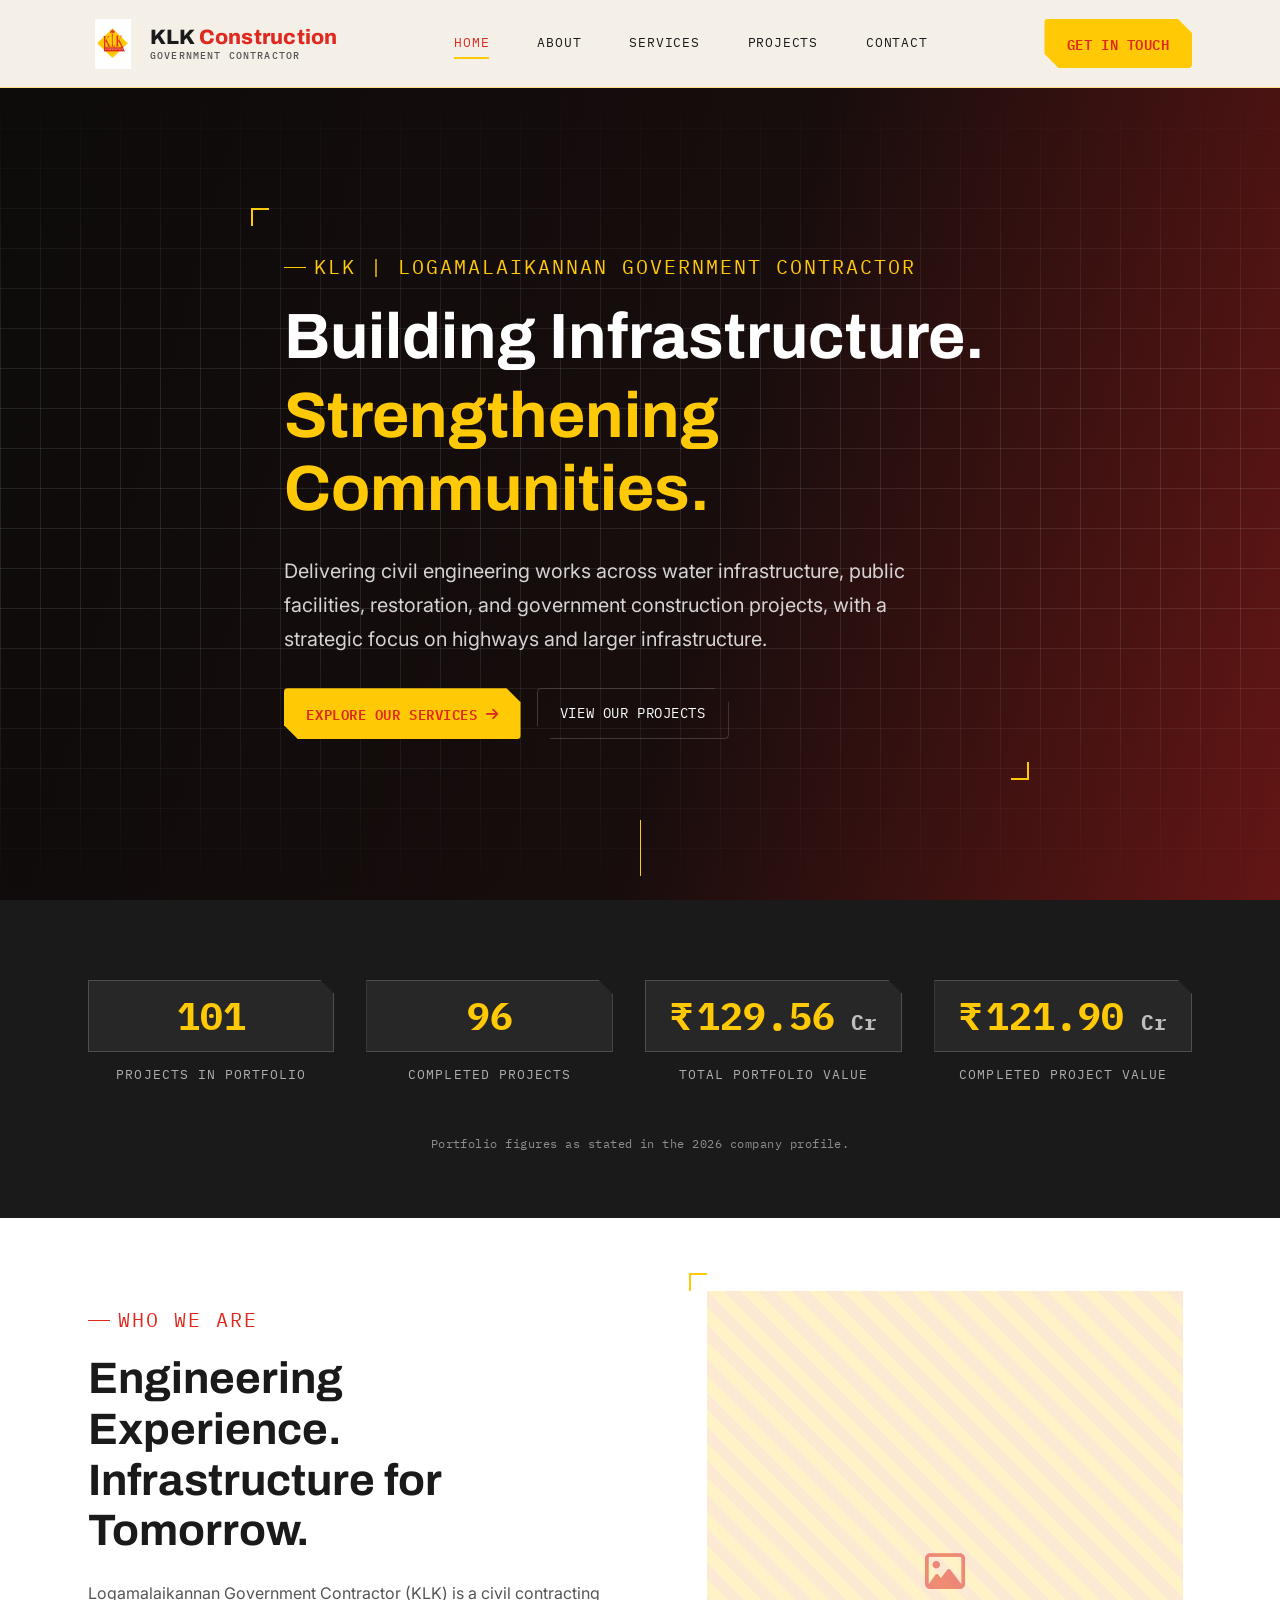
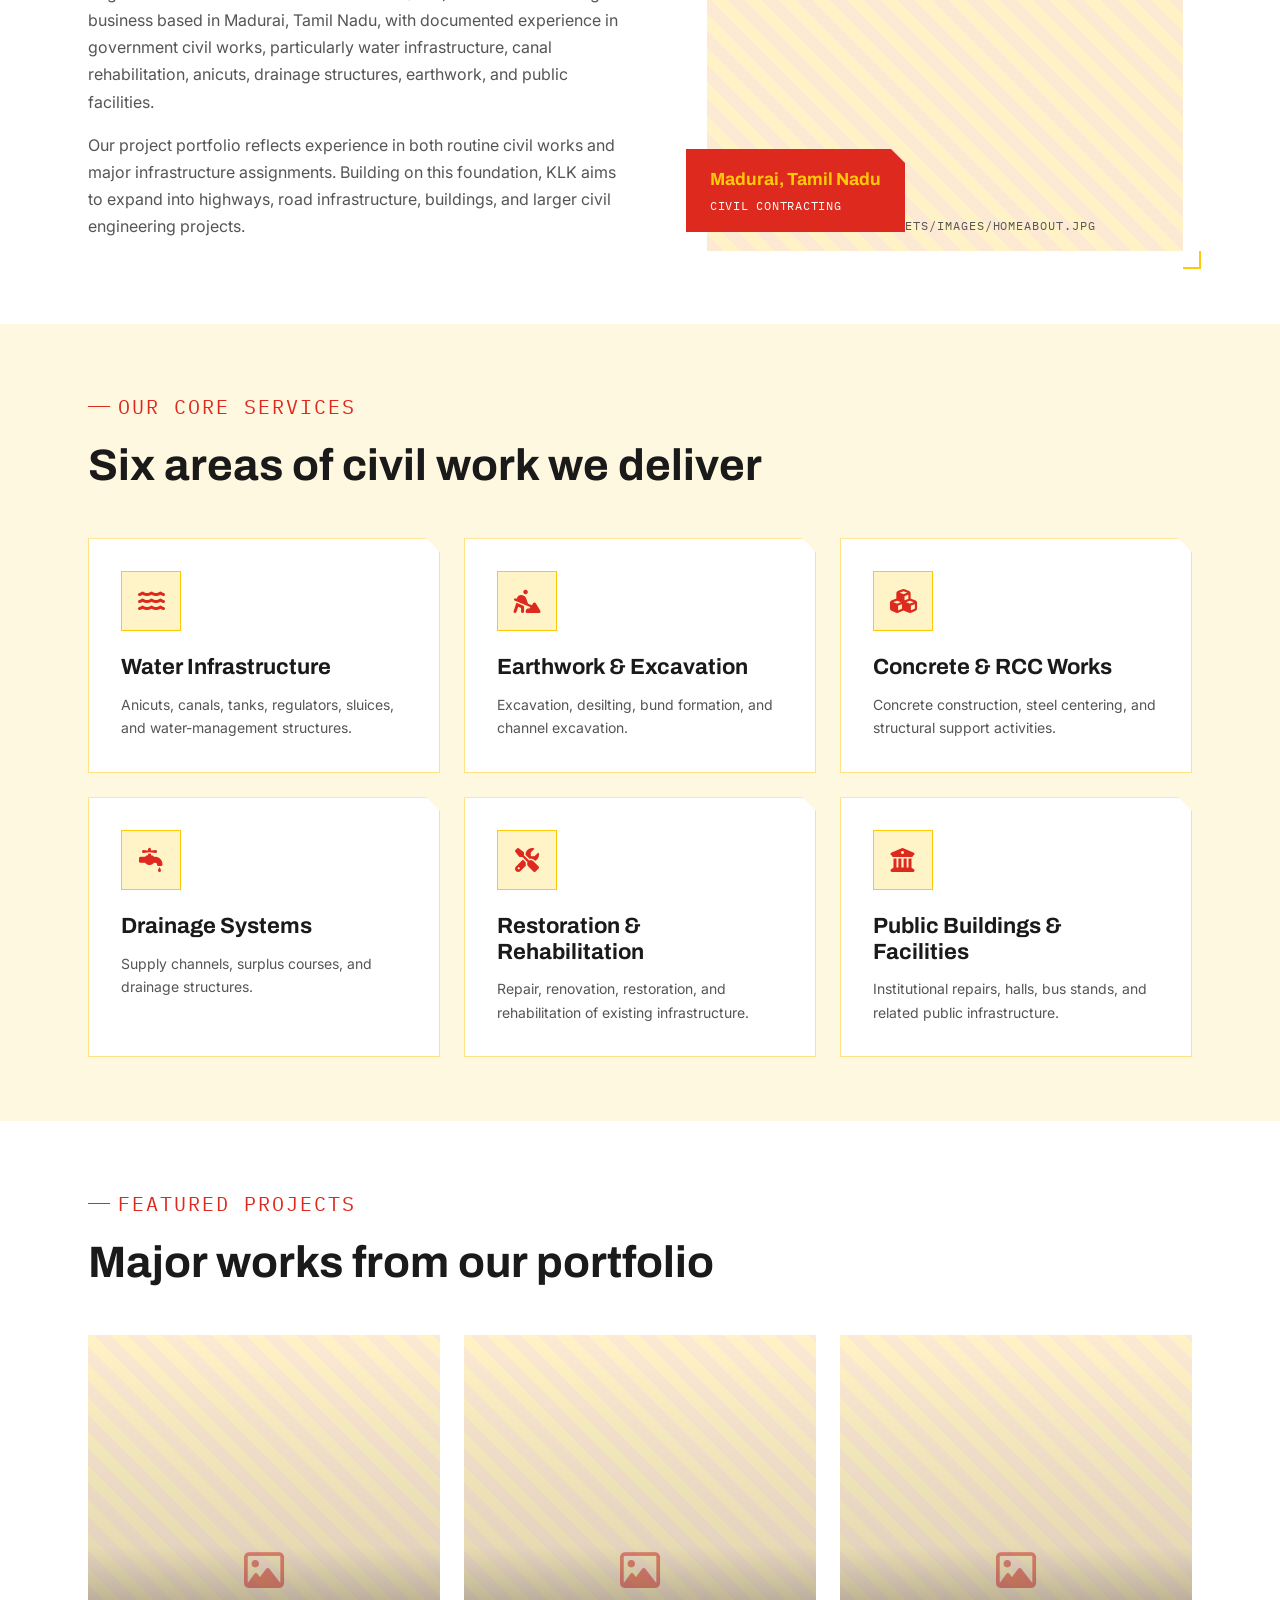
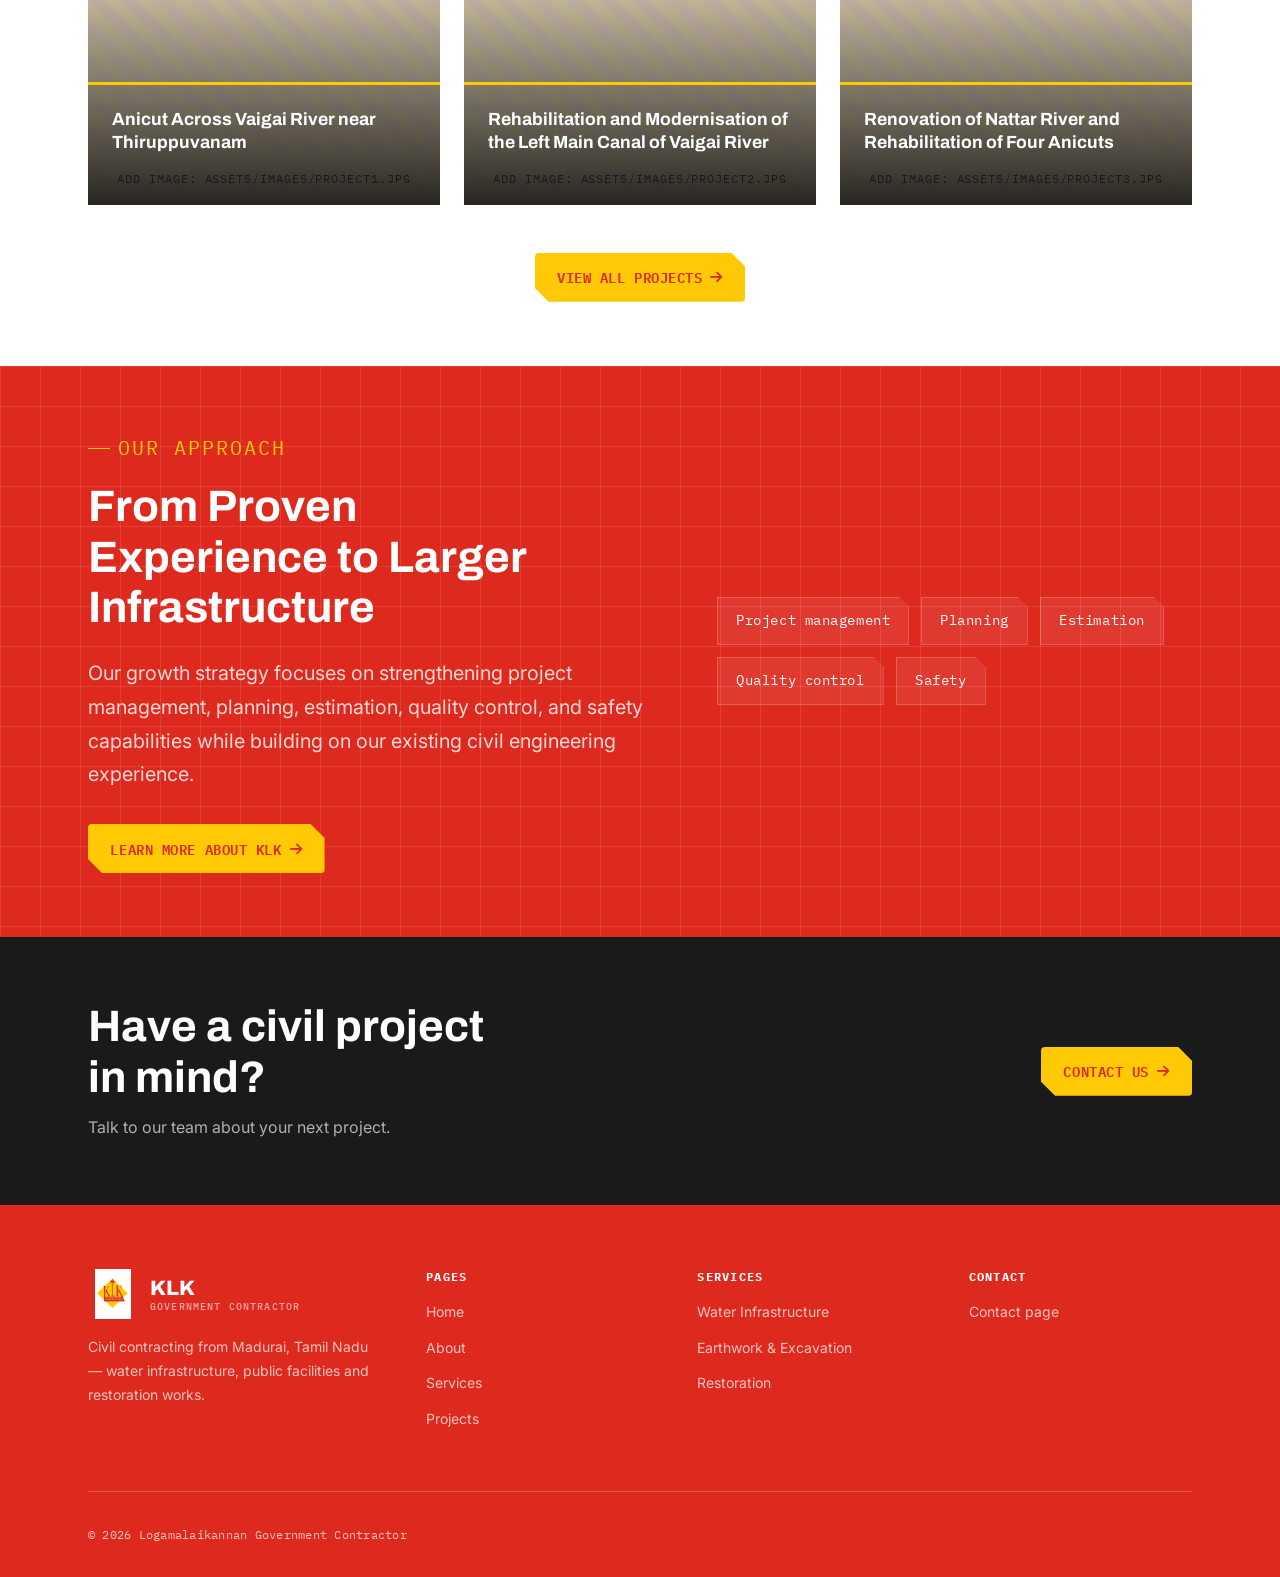
==== project/index.html @ 76ffde11 "demo 1" ====
<!DOCTYPE html>
<html lang="en">
<head>
  <meta charset="UTF-8" />
  <meta name="viewport" content="width=device-width, initial-scale=1" />
  <title>KLK | Logamalaikannan Government Contractor — Civil Infrastructure, Madurai</title>
  <meta name="description" content="KLK is a civil contracting business in Madurai, Tamil Nadu, delivering water infrastructure, public facilities, restoration and government construction projects." />

  <link rel="preconnect" href="https://fonts.googleapis.com" />
  <link rel="preconnect" href="https://fonts.gstatic.com" crossorigin />
  <link href="https://fonts.googleapis.com/css2?family=Archivo:wght@600;700;800&family=IBM+Plex+Mono:wght@400;500;600&family=Inter:wght@400;500;600&display=swap" rel="stylesheet" />
  <link rel="stylesheet" href="https://cdnjs.cloudflare.com/ajax/libs/font-awesome/6.5.1/css/all.min.css" />
  <link rel="stylesheet" href="https://unpkg.com/aos@2.3.4/dist/aos.css" />

  <link rel="stylesheet" href="css/style.css" />
  <link rel="stylesheet" href="css/animations.css" />
  <link rel="stylesheet" href="index.css" />
</head>
<body>

  <!-- ============ Navbar ============ -->
  <header class="navbar" id="navbar">
    <div class="navbar__inner">
      <a href="index.html" class="navbar__logo">
        <img class="navbar__logo-img" src="assets/images/logo.png" alt="KLK logo" />
        <span class="navbar__logo-text">
          <strong>KLK <span>Construction</span></strong>
          <small>Government Contractor</small>
        </span>
      </a>

      <nav class="navbar__links" aria-label="Main">
        <a href="index.html" class="is-active">Home</a>
        <a href="about.html">About</a>
        <a href="services.html">Services</a>
        <a href="projects.html">Projects</a>
        <a href="contact.html">Contact</a>
      </nav>

      <div class="navbar__actions">
        <a href="contact.html" class="btn btn--primary navbar__cta">Get in touch</a>
        <button class="navbar__toggle" id="navToggle" aria-label="Open menu" aria-expanded="false">
          <span></span><span></span><span></span>
        </button>
      </div>
    </div>
  </header>

  <div class="navbar__mobile" id="navMobile">
    <div class="navbar__mobile__inner">
      <a href="index.html"><span>01</span>Home</a>
      <a href="about.html"><span>02</span>About</a>
      <a href="services.html"><span>03</span>Services</a>
      <a href="projects.html"><span>04</span>Projects</a>
      <a href="contact.html"><span>05</span>Contact</a>
    </div>
  </div>

  <main>

    <!-- ============ Hero ============ -->
    <section class="hero">
      <div class="hero__bg" aria-hidden="true"></div>
      <div class="hero__grid blueprint-grid" aria-hidden="true"></div>

      <div class="container">
        <div class="hero__content corner-frame">
          <p class="eyebrow eyebrow--light hero__brand">KLK | Logamalaikannan Government Contractor</p>
          <h1 class="hero__title">
            <span class="hero__line"><span>Building Infrastructure.</span></span>
            <span class="hero__line"><span>Strengthening Communities.</span></span>
          </h1>
          <p class="hero__lead">
            Delivering civil engineering works across water infrastructure, public facilities, restoration, and government construction projects, with a strategic focus on highways and larger infrastructure.
          </p>
          <div class="hero__actions">
            <a href="services.html" class="btn btn--primary">Explore Our Services <i class="fa-solid fa-arrow-right"></i></a>
            <a href="projects.html" class="btn btn--outline-light">View Our Projects</a>
          </div>
        </div>
      </div>
      <span class="hero__cue" aria-hidden="true"></span>
    </section>

    <!-- ============ Stats ============ -->
    <section class="home-stats">
      <div class="container">
        <div class="home-stats__grid">
          <div class="stat" data-aos="fade-up">
            <div class="stat__num"><span data-count="114" data-decimals="0">0</span></div>
            <div class="stat__label">Projects in portfolio</div>
          </div>
          <div class="stat" data-aos="fade-up" data-aos-delay="100">
            <div class="stat__num"><span data-count="108" data-decimals="0">0</span></div>
            <div class="stat__label">Completed projects</div>
          </div>
          <div class="stat" data-aos="fade-up" data-aos-delay="200">
            <div class="stat__num">₹<span data-count="146.30" data-decimals="2">0</span><small>&nbsp;Cr</small></div>
            <div class="stat__label">Total portfolio value</div>
          </div>
          <div class="stat" data-aos="fade-up" data-aos-delay="300">
            <div class="stat__num">₹<span data-count="137.65" data-decimals="2">0</span><small>&nbsp;Cr</small></div>
            <div class="stat__label">Completed project value</div>
          </div>
        </div>
        <p class="home-stats__note">Portfolio figures as stated in the 2026 company profile.</p>
      </div>
    </section>

    <!-- ============ Who We Are ============ -->
    <section class="who">
      <div class="container">
        <div class="who__grid">
          <div data-aos="fade-right">
            <p class="eyebrow">Who We Are</p>
            <h2>Engineering Experience. Infrastructure for Tomorrow.</h2>
            <div class="who__copy">
              <p>Logamalaikannan Government Contractor (KLK) is a civil contracting business based in Madurai, Tamil Nadu, with documented experience in government civil works, particularly water infrastructure, canal rehabilitation, anicuts, drainage structures, earthwork, and public facilities.</p>
              <p>Our project portfolio reflects experience in both routine civil works and major infrastructure assignments. Building on this foundation, KLK aims to expand into highways, road infrastructure, buildings, and larger civil engineering projects.</p>
            </div>
          </div>

          <div class="who__media-wrap corner-frame" data-aos="fade-left">
            <div class="who__media ph" data-label="Add image: assets/images/homeAbout.jpg">
              <i class="fa-regular fa-image"></i>
              <img src="assets/images/homeAbout.jpg" alt="KLK civil works site" loading="lazy" onerror="this.remove()" />
            </div>
            <div class="who__badge">
              <strong>Madurai, Tamil Nadu</strong>
              Civil contracting
            </div>
          </div>
        </div>
      </div>
    </section>

    <!-- ============ Core Services ============ -->
    <section class="services">
      <div class="container">
        <div class="sec-head" data-aos="fade-up">
          <p class="eyebrow">Our Core Services</p>
          <h2>Six areas of civil work we deliver</h2>
        </div>

        <div class="svc-grid">
          <article class="svc-card" data-aos="fade-up">
            <div class="svc-card__icon"><i class="fa-solid fa-water"></i></div>
            <h3>Water Infrastructure</h3>
            <p>Anicuts, canals, tanks, regulators, sluices, and water-management structures.</p>
          </article>

          <article class="svc-card" data-aos="fade-up" data-aos-delay="100">
            <div class="svc-card__icon"><i class="fa-solid fa-person-digging"></i></div>
            <h3>Earthwork &amp; Excavation</h3>
            <p>Excavation, desilting, bund formation, and channel excavation.</p>
          </article>

          <article class="svc-card" data-aos="fade-up" data-aos-delay="200">
            <div class="svc-card__icon"><i class="fa-solid fa-cubes"></i></div>
            <h3>Concrete &amp; RCC Works</h3>
            <p>Concrete construction, steel centering, and structural support activities.</p>
          </article>

          <article class="svc-card" data-aos="fade-up">
            <div class="svc-card__icon"><i class="fa-solid fa-faucet-drip"></i></div>
            <h3>Drainage Systems</h3>
            <p>Supply channels, surplus courses, and drainage structures.</p>
          </article>

          <article class="svc-card" data-aos="fade-up" data-aos-delay="100">
            <div class="svc-card__icon"><i class="fa-solid fa-screwdriver-wrench"></i></div>
            <h3>Restoration &amp; Rehabilitation</h3>
            <p>Repair, renovation, restoration, and rehabilitation of existing infrastructure.</p>
          </article>

          <article class="svc-card" data-aos="fade-up" data-aos-delay="200">
            <div class="svc-card__icon"><i class="fa-solid fa-building-columns"></i></div>
            <h3>Public Buildings &amp; Facilities</h3>
            <p>Institutional repairs, halls, bus stands, and related public infrastructure.</p>
          </article>
        </div>
      </div>
    </section>

    <!-- ============ Featured Projects ============ -->
    <section class="projects">
      <div class="container">
        <div class="sec-head" data-aos="fade-up">
          <p class="eyebrow">Featured Projects</p>
          <h2>Major works from our portfolio</h2>
        </div>

        <div class="proj-grid">
          <figure class="proj-card" data-aos="zoom-in">
            <div class="ph" data-label="Add image: assets/images/project1.jpg">
              <i class="fa-regular fa-image"></i>
              <img src="assets/images/project1.jpg" alt="Anicut across Vaigai River near Thiruppuvanam" loading="lazy" onerror="this.remove()" />
            </div>
            <figcaption class="proj-card__caption">
              <h3>Anicut Across Vaigai River near Thiruppuvanam</h3>
              <i class="fa-solid fa-arrow-right"></i>
            </figcaption>
          </figure>

          <figure class="proj-card" data-aos="zoom-in" data-aos-delay="150">
            <div class="ph" data-label="Add image: assets/images/project2.jpg">
              <i class="fa-regular fa-image"></i>
              <img src="assets/images/project2.jpg" alt="Left Main Canal of Vaigai River" loading="lazy" onerror="this.remove()" />
            </div>
            <figcaption class="proj-card__caption">
              <h3>Rehabilitation and Modernisation of the Left Main Canal of Vaigai River</h3>
              <i class="fa-solid fa-arrow-right"></i>
            </figcaption>
          </figure>

          <figure class="proj-card" data-aos="zoom-in" data-aos-delay="300">
            <div class="ph" data-label="Add image: assets/images/project3.jpg">
              <i class="fa-regular fa-image"></i>
              <img src="assets/images/project3.jpg" alt="Nattar River anicuts" loading="lazy" onerror="this.remove()" />
            </div>
            <figcaption class="proj-card__caption">
              <h3>Renovation of Nattar River and Rehabilitation of Four Anicuts</h3>
              <i class="fa-solid fa-arrow-right"></i>
            </figcaption>
          </figure>
        </div>

        <div class="proj__cta" data-aos="fade-up">
          <a href="projects.html" class="btn btn--primary">View All Projects <i class="fa-solid fa-arrow-right"></i></a>
        </div>
      </div>
    </section>

    <!-- ============ Our Approach ============ -->
    <section class="approach">
      <div class="blueprint-grid" aria-hidden="true"></div>
      <div class="container">
        <div class="approach__grid">
          <div data-aos="fade-right">
            <p class="eyebrow eyebrow--light">Our Approach</p>
            <h2>From Proven Experience to Larger Infrastructure</h2>
            <p class="approach__copy">
              Our growth strategy focuses on strengthening project management, planning, estimation, quality control, and safety capabilities while building on our existing civil engineering experience.
            </p>
            <a href="about.html" class="btn btn--primary">Learn More About KLK <i class="fa-solid fa-arrow-right"></i></a>
          </div>

          <div class="approach__chips" data-aos="fade-left">
            <span class="approach__chip">Project management</span>
            <span class="approach__chip">Planning</span>
            <span class="approach__chip">Estimation</span>
            <span class="approach__chip">Quality control</span>
            <span class="approach__chip">Safety</span>
          </div>
        </div>
      </div>
    </section>

    <!-- ============ Contact CTA ============ -->
    <section class="cta-band">
      <div class="container cta-band__inner">
        <div data-aos="fade-right">
          <h2>Have a civil project in mind?</h2>
          <p>Talk to our team about your next project.</p>
        </div>
        <a href="contact.html" class="btn btn--primary" data-aos="fade-left">Contact Us <i class="fa-solid fa-arrow-right"></i></a>
      </div>
    </section>

  </main>

  <!-- ============ Footer ============ -->
  <footer class="footer">
    <div class="container">
      <div class="footer__top">
        <div class="footer__brand">
          <a href="index.html" class="navbar__logo">
            <img class="navbar__logo-img" src="assets/images/logo.png" alt="KLK logo" />
            <span class="navbar__logo-text">
              <strong style="color:#fff">KLK <span>Construction</span></strong>
              <small style="color:rgba(255,255,255,.6)">Government Contractor</small>
            </span>
          </a>
          <p>Civil contracting from Madurai, Tamil Nadu — water infrastructure, public facilities and restoration works.</p>
        </div>
        <div>
          <h4>Pages</h4>
          <ul class="footer__links">
            <li><a href="index.html">Home</a></li>
            <li><a href="about.html">About</a></li>
            <li><a href="services.html">Services</a></li>
            <li><a href="projects.html">Projects</a></li>
          </ul>
        </div>
        <div>
          <h4>Services</h4>
          <ul class="footer__links">
            <li><a href="services.html">Water Infrastructure</a></li>
            <li><a href="services.html">Earthwork &amp; Excavation</a></li>
            <li><a href="services.html">Restoration</a></li>
          </ul>
        </div>
        <div>
          <h4>Contact</h4>
          <ul class="footer__links">
            <li><a href="contact.html">Contact page</a></li>
          </ul>
        </div>
      </div>
      <div class="footer__bottom">
        <span>© 2026 Logamalaikannan Government Contractor</span>
      </div>
    </div>
  </footer>

  <script src="https://unpkg.com/aos@2.3.4/dist/aos.js"></script>
  <script>
    AOS.init({ once: true, offset: 80 });

    // Navbar shrink on scroll
    const navbar = document.getElementById("navbar");
    const onScroll = () => navbar.classList.toggle("is-shrunk", window.scrollY > 20);
    window.addEventListener("scroll", onScroll, { passive: true });
    onScroll();

    // Mobile menu
    const toggle = document.getElementById("navToggle");
    const mobile = document.getElementById("navMobile");
    toggle.addEventListener("click", () => {
      const open = toggle.classList.toggle("is-open");
      mobile.classList.toggle("is-open", open);
      toggle.setAttribute("aria-expanded", open);
    });

    // Stat count-up (adds .is-done on the number box so animation.css glow plays)
    const counters = document.querySelectorAll("[data-count]");
    const reduce = window.matchMedia("(prefers-reduced-motion: reduce)").matches;

    const run = (el) => {
      const end = parseFloat(el.dataset.count);
      const dec = parseInt(el.dataset.decimals || "0", 10);
      const box = el.closest(".stat__num");
      if (reduce) { el.textContent = end.toFixed(dec); box.classList.add("is-done"); return; }
      const dur = 1800, start = performance.now();
      const tick = (now) => {
        const p = Math.min((now - start) / dur, 1);
        const eased = 1 - Math.pow(1 - p, 3);
        el.textContent = (end * eased).toFixed(dec);
        if (p < 1) requestAnimationFrame(tick);
        else box.classList.add("is-done");
      };
      requestAnimationFrame(tick);
    };

    const io = new IntersectionObserver((entries) => {
      entries.forEach((e) => {
        if (e.isIntersecting) { run(e.target); io.unobserve(e.target); }
      });
    }, { threshold: 0.6 });
    counters.forEach((c) => io.observe(c));
  </script>
</body>
</html>
---- project/css/style.css ----
/* ==========================================================================
   KLK CONSTRUCTION — Global Stylesheet
   Design language: architectural blueprint drafting
   (grid lines, registration corners, sheet numbering, title-block cards)
   ========================================================================== */
:root {
  /* ---- Color ---- */
  --color-bg: #ffffff;
  --color-bg-alt: #fff8e1;
  --color-surface: #ffffff;

  --color-ink: #1a1a1a;
  --color-steel: #555555;
  --color-steel-lt: #888888;

  --color-navy: #de291e;
  --color-navy-2: #b71c1c;

  --color-line: #ffe082;
  --color-line-dark: rgba(255, 255, 255, 0.18);

  --color-accent: #ffc905;
  --color-accent-dark: #de291e;

  --color-white: #ffffff;

  /* ---- Typography ---- */
  --font-display: "Archivo", sans-serif;
  --font-body: "Inter", sans-serif;
  --font-mono: "IBM Plex Mono", monospace;

  /* ---- Font Sizes ---- */
  --fs-h1: clamp(2.25rem, 1.2rem + 4.5vw, 4rem);
  --fs-h2: clamp(1.75rem, 1.2rem + 2.4vw, 2.75rem);
  --fs-h3: 1.375rem;
  --fs-lead: clamp(1.05rem, 1rem + 0.3vw, 1.25rem);
  --fs-body: 1rem;
  --fs-small: 0.875rem;
  --fs-eyebrow: 1.25rem;

  --lh-tight: 1.15;
  --lh-body: 1.7;

  /* ---- Spacing ---- */
  --space-1: 0.25rem;
  --space-2: 0.5rem;
  --space-3: 0.75rem;
  --space-4: 1rem;
  --space-5: 1.5rem;
  --space-6: 2rem;
  --space-7: 3rem;
  --space-8: 4rem;
  --space-9: 6rem;

  /* ---- Layout ---- */
  --container-w: 1200px;
  --radius-sm: 4px;
  --notch: 14px;

  --nav-h: 88px;
  --nav-h-shrunk: 64px;

  --ease: cubic-bezier(0.4, 0, 0.2, 1);
}

/* ==========================================================================
   Reset
   ========================================================================== */
*,
*::before,
*::after {
  box-sizing: border-box;
}
html {
  scroll-behavior: smooth;
}
body,
h1,
h2,
h3,
h4,
p,
figure,
blockquote {
  margin: 0;
}
ul {
  list-style: none;
  margin: 0;
  padding: 0;
}
a {
  text-decoration: none;
  color: inherit;
}
img {
  max-width: 100%;
  display: block;
}
button {
  font: inherit;
  cursor: pointer;
  border: none;
  background: none;
}
input,
textarea,
select {
  font: inherit;
}

@media (prefers-reduced-motion: reduce) {
  *,
  *::before,
  *::after {
    animation-duration: 0.001ms !important;
    animation-iteration-count: 1 !important;
    transition-duration: 0.001ms !important;
    scroll-behavior: auto !important;
  }
}

body {
  font-family: var(--font-body);
  font-size: var(--fs-body);
  line-height: var(--lh-body);
  color: var(--color-ink);
  background: var(--color-bg);
  -webkit-font-smoothing: antialiased;
}

h1,
h2,
h3,
h4 {
  font-family: var(--font-display);
  line-height: var(--lh-tight);
  color: var(--color-ink);
  font-weight: 700;
}

:focus-visible {
  outline: 2px solid var(--color-accent);
  outline-offset: 3px;
}

.container {
  max-width: var(--container-w);
  margin-inline: auto;
  padding-inline: var(--space-5);
}

@media (min-width: 768px) {
  .container {
    padding-inline: var(--space-7);
  }
}

section {
  padding-block: var(--space-8);
  position: relative;
}

/* ---- Eyebrow / sheet-number label (signature motif) ---- */
.eyebrow {
  display: inline-flex;
  align-items: center;
  gap: var(--space-2);
  font-family: var(--font-mono);
  font-size: var(--fs-eyebrow);
  letter-spacing: 0.1em;
  text-transform: uppercase;
  color: var(--color-accent-dark);
  margin-bottom: var(--space-4);
}
.eyebrow::before {
  content: "";
  width: 22px;
  height: 1px;
  background: var(--color-accent-dark);
  display: inline-block;
}
.eyebrow--light {
  color: var(--color-accent);
}
.eyebrow--light::before {
  background: var(--color-accent);
}

/* ---- Buttons ---- */
.btn {
  display: inline-flex;
  align-items: center;
  gap: var(--space-2);
  font-family: var(--font-mono);
  font-size: var(--fs-small);
  letter-spacing: 0.04em;
  text-transform: uppercase;
  padding: 0.9em 1.6em;
  border-radius: var(--radius-sm);
  transition:
    transform 0.25s var(--ease),
    background 0.25s var(--ease),
    color 0.25s var(--ease);
  clip-path: polygon(
    0 0,
    calc(100% - var(--notch)) 0,
    100% var(--notch),
    100% 100%,
    var(--notch) 100%,
    0 calc(100% - var(--notch))
  );
}
.btn--primary {
  background: var(--color-accent);
  color: var(--color-navy);
  font-weight: 600;
}
.btn--primary:hover {
  background: var(--color-line);
  transform: translateY(-2px);
}
.btn--outline {
  background: transparent;
  border: 1px solid var(--color-ink);
  color: var(--color-ink);
}
.btn--outline:hover {
  background: var(--color-ink);
  color: var(--color-bg);
}
.btn--outline-light {
  background: transparent;
  border: 1px solid var(--color-line-dark);
  color: var(--color-white);
}
.btn--outline-light:hover {
  background: var(--color-white);
  color: var(--color-navy);
}

/* ---- Blueprint grid backdrop (used behind page header / dark bands) ---- */
.blueprint-grid {
  background-image:
    linear-gradient(var(--color-line-dark) 1px, transparent 1px),
    linear-gradient(90deg, var(--color-line-dark) 1px, transparent 1px);
  background-size: 40px 40px;
}
.blueprint-grid--light {
  background-image:
    linear-gradient(rgba(20, 24, 28, 0.06) 1px, transparent 1px),
    linear-gradient(90deg, rgba(20, 24, 28, 0.06) 1px, transparent 1px);
  background-size: 32px 32px;
}

/* ---- Registration corner marks (signature motif) ---- */
.corner-frame {
  position: relative;
}
.corner-frame::before,
.corner-frame::after,
.corner-frame > .cf-tl,
.corner-frame > .cf-br {
  content: "";
  position: absolute;
  width: 18px;
  height: 18px;
  border: 2px solid var(--color-accent);
  pointer-events: none;
}
.corner-frame::before {
  top: -9px;
  left: -9px;
  border-right: none;
  border-bottom: none;
}
.corner-frame::after {
  bottom: -9px;
  right: -9px;
  border-left: none;
  border-top: none;
}

/* ==========================================================================
   Navbar
   ========================================================================== */
.navbar {
  position: sticky;
  top: 0;
  z-index: 500;
  height: var(--nav-h);
  display: flex;
  align-items: center;
  background: rgba(243, 239, 230, 0.92);
  backdrop-filter: blur(8px);
  border-bottom: 1px solid var(--color-line);
  transition:
    height 0.3s var(--ease),
    box-shadow 0.3s var(--ease);
}

.navbar.is-shrunk {
  height: var(--nav-h-shrunk);
  box-shadow: 0 6px 24px rgba(16, 35, 61, 0.08);
}

.navbar__inner {
  width: 100%;
  max-width: var(--container-w);
  margin-inline: auto;
  padding-inline: var(--space-5);
  display: flex;
  align-items: center;
  justify-content: space-between;
  gap: var(--space-5);
}

@media (min-width: 768px) {
  .navbar__inner {
    padding-inline: var(--space-7);
  }
}

/* ================= Logo ================= */

.navbar__logo {
  display: flex;
  align-items: center;
  gap: 12px;
  white-space: nowrap;
}

.navbar__logo-img {
  width: 50px;
  height: 50px;
  object-fit: contain;
  flex-shrink: 0;
}

.navbar__logo-text {
  display: flex;
  flex-direction: column;
  line-height: 1.1;
}

.navbar__logo-text strong {
  font-family: var(--font-display);
  font-size: 1.3rem;
  font-weight: 800;
  letter-spacing: 0.01em;
  color: var(--color-ink);
}

.navbar__logo-text strong span {
  color: var(--color-accent-dark);
}

.navbar__logo-text small {
  margin-top: 2px;
  font-family: var(--font-mono);
  font-size: 0.6rem;
  font-weight: 500;
  color: var(--color-steel);
  letter-spacing: 0.12em;
  text-transform: uppercase;
}

/* ================= Desktop Menu ================= */

.navbar__links {
  display: none;
  align-items: center;
  gap: var(--space-7);
  font-family: var(--font-mono);
  font-size: 0.82rem;
  letter-spacing: 0.06em;
  text-transform: uppercase;
}

.navbar__links a {
  position: relative;
  padding-block: 0.3em;
  color: var(--color-ink);
  transition: color 0.2s var(--ease);
}

.navbar__links a::after {
  content: "";
  position: absolute;
  left: 0;
  right: 100%;
  bottom: 0;
  height: 2px;
  background: var(--color-accent);
  transition: right 0.25s var(--ease);
}

.navbar__links a:hover {
  color: var(--color-accent-dark);
}

.navbar__links a:hover::after {
  right: 0;
}

.navbar__links a.is-active {
  color: var(--color-accent-dark);
}

.navbar__links a.is-active::after {
  right: 0;
}

.navbar__actions {
  display: flex;
  align-items: center;
  gap: var(--space-5);
}

.navbar__cta {
  display: none;
}

/* ================= Hamburger ================= */

.navbar__toggle {
  display: flex;
  flex-direction: column;
  gap: 5px;
  width: 26px;
  z-index: 600;
}

.navbar__toggle span {
  height: 2px;
  background: var(--color-ink);
  border-radius: 1px;
  transition:
    transform 0.3s var(--ease),
    opacity 0.3s var(--ease);
}

.navbar__toggle.is-open span:nth-child(1) {
  transform: translateY(7px) rotate(45deg);
}

.navbar__toggle.is-open span:nth-child(2) {
  opacity: 0;
}

.navbar__toggle.is-open span:nth-child(3) {
  transform: translateY(-7px) rotate(-45deg);
}

/* ================= Mobile Menu ================= */

.navbar__mobile {
  position: fixed;
  inset: var(--nav-h) 0 0 0;
  background: var(--color-bg);
  transform: translateX(100%);
  transition: transform 0.35s var(--ease);
  z-index: 490;
  overflow-y: auto;
}

.navbar__mobile.is-open {
  transform: translateX(0);
}

.navbar__mobile__inner {
  padding: var(--space-7) var(--space-5);
  display: flex;
  flex-direction: column;
  gap: var(--space-6);
}

.navbar__mobile a {
  font-family: var(--font-display);
  font-size: 1.6rem;
  font-weight: 700;
  display: flex;
  align-items: baseline;
  gap: var(--space-3);
}

.navbar__mobile a span {
  font-family: var(--font-mono);
  font-size: 0.8rem;
  color: var(--color-accent-dark);
}

/* ================= Desktop ================= */

@media (min-width: 1024px) {
  .navbar__links {
    display: flex;
  }

  .navbar__cta {
    display: inline-flex;
  }

  .navbar__toggle {
    display: none;
  }

  .navbar__mobile {
    display: none;
  }
}
/* ==========================================================================
   Footer
   ========================================================================== */
.footer {
  background: var(--color-navy);
  color: rgba(255, 255, 255, 0.72);
  padding-block: var(--space-8) var(--space-6);
}
.footer__top {
  display: grid;
  gap: var(--space-7);
  padding-bottom: var(--space-7);
  border-bottom: 1px solid var(--color-line-dark);
}
@media (min-width: 768px) {
  .footer__top {
    grid-template-columns: 1.3fr 1fr 1fr 1fr;
  }
}
.footer__brand .navbar__logo {
  color: var(--color-white);
}
.footer__brand p {
  margin-top: var(--space-4);
  font-size: var(--fs-small);
  max-width: 32ch;
}
.footer h4 {
  font-family: var(--font-mono);
  font-size: 0.78rem;
  letter-spacing: 0.1em;
  text-transform: uppercase;
  color: var(--color-white);
  margin-bottom: var(--space-4);
}
.footer__links li {
  margin-bottom: var(--space-3);
  font-size: var(--fs-small);
}
.footer__links a:hover {
  color: var(--color-accent);
}
.footer__bottom {
  display: flex;
  flex-wrap: wrap;
  gap: var(--space-4);
  justify-content: space-between;
  padding-top: var(--space-6);
  font-family: var(--font-mono);
  font-size: 0.78rem;
  letter-spacing: 0.02em;
}
.footer__socials {
  display: flex;
  gap: var(--space-4);
}
.footer__socials a {
  width: 34px;
  height: 34px;
  display: flex;
  align-items: center;
  justify-content: center;
  border: 1px solid var(--color-line-dark);
  border-radius: 50%;
  transition:
    background 0.2s var(--ease),
    border-color 0.2s var(--ease);
}
.footer__socials a:hover {
  background: var(--color-accent);
  border-color: var(--color-accent);
  color: var(--color-navy);
}

/* /* ==========================================================================
   Page header (blueprint band under navbar, used on inner pages)
   ========================================================================== */
/* .page-header {
  background: var(--color-navy);
  color: var(--color-white);
  padding-block: var(--space-7);
}
.page-header__inner {
  display: flex;
  flex-wrap: wrap;
  align-items: flex-end;
  justify-content: space-between;
  gap: var(--space-4);
}
.page-header h1 { font-size: var(--fs-h2); color: var(--color-white); }
.page-header__crumb {
  font-family: var(--font-mono);
  font-size: var(--fs-small);
  color: rgba(255,255,255,0.6);
  display: flex; align-items: center; gap: var(--space-2);
}
.page-header__crumb a:hover { color: var(--color-accent); }
.page-header__crumb .sep { color: var(--color-accent); } */
*/

/* ==========================================================================
   Page Header
   ========================================================================== */

   .page-header {
  position: relative;
  color: var(--color-white);
  padding-block: var(--space-9);
}
.page-header--about {
  background:
    linear-gradient(rgba(0, 0, 0, 0.55), rgba(0, 0, 0, 0.55)),
    url("../assets/images/aboutHeader.jpg") center/cover no-repeat;
}

.page-header__inner {
  position: relative;
  z-index: 2;

  display: flex;
  flex-wrap: wrap;
  align-items: flex-end;
  justify-content: space-between;
  gap: var(--space-4);
}

.page-header h1 {
  font-size: var(--fs-h2);
  color: var(--color-white);
}

.page-header__crumb {
  font-family: var(--font-mono);
  font-size: var(--fs-small);
  color: rgba(255, 255, 255, 0.75);

  display: flex;
  align-items: center;
  gap: var(--space-2);
}

.page-header__crumb a {
  transition: color 0.3s ease;
}

.page-header__crumb a:hover {
  color: var(--color-accent);
}

.page-header__crumb .sep {
  color: var(--color-accent);
}
/* ==========================================================================
   About — Intro (heading + copy / vision-mission-note cards)
   ========================================================================== */
.about-intro__grid {
  display: grid;
  gap: var(--space-7);
}
@media (min-width: 1024px) {
  .about-intro__grid {
    grid-template-columns: 1.1fr 1fr;
    align-items: start;
  }
}

.about-intro__heading {
  font-size: var(--fs-h1);
  max-width: 12ch;
}
.about-intro__lede {
  margin-top: var(--space-5);
  font-size: var(--fs-lead);
  color: var(--color-steel);
  max-width: 46ch;
}
.about-intro__lede p + p {
  margin-top: var(--space-3);
}

.vmn-stack {
  display: flex;
  flex-direction: column;
  gap: var(--space-5);
}

.vmn-card {
  background: var(--color-surface);
  border: 1px solid var(--color-line);
  padding: var(--space-6);
  clip-path: polygon(
    0 0,
    calc(100% - var(--notch)) 0,
    100% var(--notch),
    100% 100%,
    0 100%
  );
  position: relative;
}
.vmn-card__tag {
  font-family: var(--font-mono);
  font-size: 0.8rem;
  letter-spacing: 0.12em;
  text-transform: uppercase;
  color: var(--color-accent-dark);
  display: block;
  margin-bottom: var(--space-3);
}
.vmn-card h3 {
  font-size: 1.15rem;
  margin-bottom: var(--space-2);
}
.vmn-card p {
  color: var(--color-steel);
  font-size: var(--fs-small);
}
.vmn-card--dark {
  background: var(--color-navy);
  border-color: var(--color-navy);
}
.vmn-card--dark .vmn-card__tag {
  color: var(--color-accent);
}
.vmn-card--dark h3 {
  color: var(--color-white);
}
.vmn-card--dark p {
  color: rgba(255, 255, 255, 0.68);
}

/* ==========================================================================
   About — Overview (headline + 5-line description)
   ========================================================================== */
.overview {
  background: var(--color-bg-alt);
}
.overview__inner {
  display: grid;
  gap: var(--space-6);
  max-width: 900px;
}
.overview h2 {
  font-size: var(--fs-h2);
  max-width: 20ch;
}
.overview__desc {
  color: var(--color-steel);
  font-size: var(--fs-lead);
  max-width: 68ch;
}

/* ==========================================================================
   About — Group / sub-companies
   ========================================================================== */
.group-grid {
  display: grid;
  gap: var(--space-5);
  grid-template-columns: repeat(2, 1fr);
}
@media (min-width: 768px) {
  .group-grid {
    grid-template-columns: repeat(4, 1fr);
  }
}
.group-card {
  border: 1px solid var(--color-line);
  background: var(--color-surface);
  padding: var(--space-6) var(--space-5);
  text-align: center;
  transition:
    transform 0.3s var(--ease),
    border-color 0.3s var(--ease);
}
.group-card:hover {
  transform: translateY(-6px);
  border-color: var(--color-accent);
}
.group-card__mark {
  width: 56px;
  height: 56px;
  margin-inline: auto var(--space-4);
  margin-bottom: var(--space-4);
  border: 1px solid var(--color-navy);
  display: flex;
  align-items: center;
  justify-content: center;
  font-family: var(--font-display);
  font-weight: 800;
  color: var(--color-navy);
  transform: rotate(45deg);
}
.group-card__mark span {
  transform: rotate(-45deg);
}
.group-card h3 {
  font-size: 1rem;
  margin-bottom: var(--space-1);
}
.group-card p {
  font-size: 0.8rem;
  color: var(--color-steel);
  font-family: var(--font-mono);
}

/* ==========================================================================
   About — Project status counters
   ========================================================================== */
.status-band {
  background: var(--color-navy);
  color: var(--color-white);
  overflow: hidden;
}

.status-band__grid {
  display: grid;
  gap: var(--space-7);
  grid-template-columns: repeat(3, 1fr);
  text-align: center;
}

@media (max-width: 480px) {
  .status-band__grid {
    grid-template-columns: 1fr;
  }
}

@media (min-width: 768px) {
  .status-band__grid {
    grid-template-columns: repeat(3, 1fr);
    max-width: 640px;
    margin-inline: auto;
  }
}
.stat {
  padding-block: var(--space-4);
  position: relative;
}
/* .stat + .stat::before {
  content: "";
  position: absolute;
  left: -1px;
  top: 10%;
  bottom: 10%;
  width: 1px;
  background: var(--color-line-dark);
} */
.stat {
  padding-block: var(--space-4);
  position: relative;
  display: flex;
  flex-direction: column;
  align-items: center;
}

.stat__num {
  font-family: var(--font-mono);
  font-size: clamp(2rem, 1.6rem + 2vw, 3.25rem);
  font-weight: 700;
  color: var(--color-accent);
  line-height: 1;
  display: flex;
  align-items: baseline;
  justify-content: center;
  gap: 0.1em;

  /* box treatment */
  background: rgba(255, 255, 255, 0.06);
  border: 1px solid var(--color-line-dark);
  padding: var(--space-4) var(--space-6);
  clip-path: polygon(
    0 0,
    calc(100% - var(--notch)) 0,
    100% var(--notch),
    100% 100%,
    0 100%
  );
  transition: border-color 0.25s var(--ease), background 0.25s var(--ease);
}

.stat:hover .stat__num {
  border-color: var(--color-accent);
  background: rgba(255, 255, 255, 0.1);
}

.stat__label {
  margin-top: var(--space-4);
  font-family: var(--font-mono);
  font-size: 0.8rem;
  letter-spacing: 0.08em;
  text-transform: uppercase;
  color: rgba(255, 255, 255, 0.65);
}
.stat__label {
  margin-top: var(--space-3);
  font-family: var(--font-mono);
  font-size: 0.8rem;
  letter-spacing: 0.08em;
  text-transform: uppercase;
  color: rgba(255, 255, 255, 0.65);
}
/* ---- Status band — alt (value) theme ---- */
.status-band--alt {
  background: var(--color-ink);
}

.status-band--alt .stat__num {
  color: var(--color-white);
  background: rgba(255, 201, 5, 0.08);
  border-color: rgba(255, 201, 5, 0.25);
}

.status-band--alt .stat:hover .stat__num {
  border-color: var(--color-accent);
  background: rgba(255, 201, 5, 0.14);
}

.status-band--alt .stat__label {
  color: rgba(255, 255, 255, 0.55);
}

.status-band--alt .eyebrow--light {
  color: var(--color-accent);
}
/* ==========================================================================
   About — Leadership
   ========================================================================== */
.leaders-grid {
  display: grid;
  gap: var(--space-6);
  grid-template-columns: repeat(2, 1fr);
}
@media (min-width: 768px) {
  .leaders-grid {
    grid-template-columns: repeat(4, 1fr);
  }
}
.leader-card {
  text-align: center;
}
.leader-card__avatar {
  aspect-ratio: 1;
  background: var(--color-navy);
  color: var(--color-accent);
  display: flex;
  align-items: center;
  justify-content: center;
  font-family: var(--font-display);
  font-size: 1.6rem;
  font-weight: 800;
  margin-bottom: var(--space-4);
  position: relative;
  clip-path: polygon(
    0 0,
    calc(100% - var(--notch)) 0,
    100% var(--notch),
    100% 100%,
    0 100%
  );
}
.leader-card h3 {
  font-size: 1rem;
  margin-bottom: 2px;
}
.leader-card p {
  font-size: 0.8rem;
  font-family: var(--font-mono);
  color: var(--color-accent-dark);
}

/* ==========================================================================
   Contact CTA band
   ========================================================================== */
.cta-band {
  background: var(--color-ink);
  color: var(--color-white);
}
.cta-band__inner {
  display: flex;
  flex-wrap: wrap;
  align-items: center;
  justify-content: space-between;
  gap: var(--space-6);
}
.cta-band h2 {
  color: var(--color-white);
  font-size: var(--fs-h2);
  max-width: 16ch;
}
.cta-band p {
  color: rgba(255, 255, 255, 0.65);
  margin-top: var(--space-3);
  max-width: 40ch;
}




/* ==========================================================================
   Contact form
   ========================================================================== */
   /* ==========================================================================
   Page Header — contact variant
   ========================================================================== */
.page-header--contact {
  background:
    linear-gradient(rgba(0, 0, 0, 0.55), rgba(0, 0, 0, 0.55)),
    url("../assets/images/contactHeader.jpeg") center/cover no-repeat;
}

/* ==========================================================================
   Contact — form (left) + info (right) + map
   ========================================================================== */
.contact {
  background: var(--color-bg);
}

.contact__grid {
  display: grid;
  gap: var(--space-7);
}
@media (min-width: 1024px) {
  .contact__grid {
    grid-template-columns: 1.15fr 0.85fr;
    align-items: start;
  }
}

/* ---- Form card (left) ---- */
.contact-form {
  background: var(--color-surface);
  border: 1px solid var(--color-line);
  padding: var(--space-7);
  clip-path: polygon(
    0 0,
    calc(100% - var(--notch)) 0,
    100% var(--notch),
    100% 100%,
    0 100%
  );
}
@media (max-width: 480px) {
  .contact-form { padding: var(--space-5); }
}

.contact-form__title {
  font-size: var(--fs-h3);
  margin-bottom: var(--space-2);
}
.contact-form__note {
  color: var(--color-steel);
  font-size: var(--fs-small);
  margin-bottom: var(--space-6);
  max-width: 48ch;
}

.form-row {
  display: grid;
  gap: var(--space-5);
}
@media (min-width: 560px) {
  .form-row { grid-template-columns: 1fr 1fr; }
}

.form-field {
  display: flex;
  flex-direction: column;
  margin-bottom: var(--space-5);
}
.form-field__label {
  font-family: var(--font-mono);
  font-size: 0.75rem;
  letter-spacing: 0.08em;
  text-transform: uppercase;
  color: var(--color-steel);
  margin-bottom: var(--space-2);
}
.form-field__input,
.form-field__textarea,
.form-field__select {
  border: 1px solid var(--color-line);
  border-radius: var(--radius-sm);
  padding: var(--space-3) var(--space-4);
  background: var(--color-bg-alt);
  color: var(--color-ink);
  transition: border-color 0.25s var(--ease), background 0.25s var(--ease);
}
.form-field__input:focus,
.form-field__textarea:focus,
.form-field__select:focus {
  border-color: var(--color-accent-dark);
  background: var(--color-surface);
  outline: none;
}
.form-field__textarea {
  resize: vertical;
  min-height: 130px;
}

.contact-form .btn--primary i {
  transition: transform 0.25s var(--ease);
}
.contact-form .btn--primary:hover i {
  transform: translateX(3px);
}

.form-status {
  margin-top: var(--space-4);
  font-family: var(--font-mono);
  font-size: var(--fs-small);
  color: var(--color-accent-dark);
  display: none;
}
.form-status--visible { display: block; }

/* ---- Info card (right) ---- */
.contact-info {
  background: var(--color-navy);
  color: var(--color-white);
  padding: var(--space-6);
  clip-path: polygon(
    0 0,
    calc(100% - var(--notch)) 0,
    100% var(--notch),
    100% 100%,
    0 100%
  );
}

.info-list__item {
  display: flex;
  gap: var(--space-4);
  padding: var(--space-4) 0;
  border-top: 1px solid var(--color-line-dark);
}
.info-list__item:first-child {
  border-top: none;
  padding-top: 0;
}
.info-list__icon {
  flex-shrink: 0;
  width: 40px;
  height: 40px;
  display: flex;
  align-items: center;
  justify-content: center;
  background: rgba(255, 255, 255, 0.08);
  color: var(--color-accent);
  border-radius: var(--radius-sm);
  font-size: 1.1rem;
}
.info-list__title {
  font-family: var(--font-display);
  font-size: 0.95rem;
  font-weight: 700;
  color: var(--color-white);
  margin-bottom: 2px;
}
.info-list__text {
  font-family: var(--font-body);
  font-size: var(--fs-small);
  color: rgba(255, 255, 255, 0.7);
}
.info-list__text a:hover { color: var(--color-accent); }

.contact-info__socials {
  display: flex;
  gap: var(--space-4);
  margin-top: var(--space-6);
}
.contact-info__socials a {
  width: 38px;
  height: 38px;
  display: flex;
  align-items: center;
  justify-content: center;
  border: 1px solid var(--color-line-dark);
  border-radius: 50%;
  color: var(--color-white);
  transition: background 0.25s var(--ease), border-color 0.25s var(--ease);
}
.contact-info__socials a:hover {
  background: var(--color-accent);
  border-color: var(--color-accent);
  color: var(--color-navy);
}

/* ---- Map ---- */
.contact-map {
  margin-top: var(--space-8);
}
.contact-map__frame {
  position: relative;
  border: 1px solid var(--color-line);
  background: var(--color-surface);
  padding: var(--space-2);
}
.contact-map__iframe {
  width: 100%;
  height: 380px;
  border: 0;
  filter: grayscale(30%) contrast(1.05);
  display: block;
}
.contact-map__caption {
  display: flex;
  justify-content: space-between;
  align-items: center;
  padding: var(--space-4) var(--space-2) var(--space-1);
  font-family: var(--font-mono);
  font-size: 0.72rem;
  letter-spacing: 0.08em;
  text-transform: uppercase;
  color: var(--color-steel);
}


/* ==========================================================================
   About — Group cards, hover reveal panel
   ========================================================================== */
.group-card {
  position: relative;
  overflow: hidden;
  isolation: isolate;
}

.group-card__content {
  transition:
    transform 0.35s var(--ease),
    opacity 0.35s var(--ease);
}

.group-card__desc {
  position: absolute;
  inset: 0;
  z-index: 2;
  display: flex;
  align-items: center;
  padding: var(--space-5);
  background: var(--color-surface);
  border-left: 2px solid var(--color-navy);
  transform: translateX(100%);
  opacity: 0;
  pointer-events: none;
  transition:
    transform 0.35s var(--ease),
    opacity 0.3s var(--ease);
}

.group-card__desc p {
  font-size: 0.82rem;
  line-height: 1.6;
  color: var(--color-steel);
  text-align: left;
}

.group-card:hover .group-card__content {
  transform: translateX(-10px);
  opacity: 0.12;
}

.group-card:hover .group-card__desc {
  transform: translateX(0);
  opacity: 1;
  pointer-events: auto;
}

@media (prefers-reduced-motion: reduce) {
  .group-card__content,
  .group-card__desc {
    transition: none;
  }
}
---- project/css/animations.css ----
/* ==========================================================================
   Animation support
   Base AOS behavior comes from the AOS library itself; this file only
   tunes durations/easing to match the design tokens and adds the few
   custom keyframes the site needs beyond scroll-reveal.
   ========================================================================== */

[data-aos] {
  transition-duration: 700ms !important;
  transition-timing-function: cubic-bezier(.4,0,.2,1) !important;
}

/* Underline sweep used on nav links is handled in style.css via ::after;
   this keyframe is for the logo mark on load. */
@keyframes markIn {
  from { opacity: 0; transform: translateY(6px); }
  to   { opacity: 1; transform: translateY(0); }
}
.navbar__logo { animation: markIn 0.6s cubic-bezier(.4,0,.2,1) both; }

/* Gentle pulse for the stat numbers once they finish counting, so the
   band doesn't feel static after the count-up completes. */
@keyframes statSettle {
  0%   { text-shadow: 0 0 0 rgba(226,166,59,0); }
  40%  { text-shadow: 0 0 18px rgba(226,166,59,0.55); }
  100% { text-shadow: 0 0 0 rgba(226,166,59,0); }
}
.stat__num.is-done { animation: statSettle 0.9s ease-out; }

@media (prefers-reduced-motion: reduce) {
  .navbar__logo { animation: none; }
  .stat__num.is-done { animation: none; }
}
/* ==========================================================================
   About — Overview (two-column: copy + callout stack)
   ========================================================================== */
.overview {
  background: var(--color-bg-alt);
}

.overview__grid {
  display: grid;
  gap: var(--space-7);
}
@media (min-width: 1024px) {
  .overview__grid {
    grid-template-columns: 1.15fr 0.85fr;
    align-items: start;
  }
}

.overview h2 {
  font-size: var(--fs-h2);
  max-width: 18ch;
  margin-top: var(--space-4);
}

.overview__desc {
  margin-top: var(--space-5);
  color: var(--color-steel);
  font-size: var(--fs-lead);
  max-width: 52ch;
}

/* ---- Right column: numbered callout stack ---- */
.overview__side {
  display: flex;
  flex-direction: column;
  gap: var(--space-4);
}

.overview__callout {
  display: flex;
  align-items: center;
  gap: var(--space-5);
  background: var(--color-surface);
  border: 1px solid var(--color-line);
  padding: var(--space-5) var(--space-6);
  clip-path: polygon(
    0 0,
    calc(100% - var(--notch)) 0,
    100% var(--notch),
    100% 100%,
    0 100%
  );
  transition:
    transform 0.3s var(--ease),
    border-color 0.3s var(--ease);
}

.overview__callout:hover {
  transform: translateX(6px);
  border-color: var(--color-accent-dark);
}

.overview__callout-num {
  font-family: var(--font-mono);
  font-size: 1.5rem;
  font-weight: 700;
  color: var(--color-accent-dark);
  line-height: 1;
  flex-shrink: 0;
}

.overview__callout p {
  font-family: var(--font-display);
  font-size: 1rem;
  font-weight: 700;
  color: var(--color-ink);
}
---- project/index.css ----
/* ==========================================================================
   index.css — Home page only
   Load order: style.css → animation.css → index.css
   All colors/spacing come from the tokens in style.css
   ========================================================================== */

/* ---- Keyframes ---- */
@keyframes heroZoom {
  from { transform: scale(1); }
  to   { transform: scale(1.12); }
}
@keyframes gridDrift {
  from { background-position: 0 0, 0 0; }
  to   { background-position: 40px 40px, 40px 40px; }
}
@keyframes lineUp {
  from { transform: translateY(110%); }
  to   { transform: translateY(0); }
}
@keyframes fadeUp {
  from { opacity: 0; transform: translateY(24px); }
  to   { opacity: 1; transform: translateY(0); }
}
@keyframes cueDrop {
  0%   { transform: translateY(-100%); }
  60%  { transform: translateY(100%); }
  100% { transform: translateY(100%); }
}
@keyframes chipPop {
  from { opacity: 0; transform: scale(0.85); }
  to   { opacity: 1; transform: scale(1); }
}

/* ==========================================================================
   Placeholder block (shows until a real image is added)
   ========================================================================== */
.ph {
  position: relative;
  overflow: hidden;
  background:
    repeating-linear-gradient(
      45deg,
      rgba(222, 41, 30, 0.07) 0 12px,
      rgba(255, 201, 5, 0.12) 12px 24px
    ),
    var(--color-bg-alt);
  display: flex;
  align-items: center;
  justify-content: center;
}
.ph::after {
  content: attr(data-label);
  position: absolute;
  inset: auto var(--space-4) var(--space-4) var(--space-4);
  font-family: var(--font-mono);
  font-size: 0.72rem;
  letter-spacing: 0.08em;
  text-transform: uppercase;
  color: var(--color-steel);
  text-align: center;
  z-index: 0;
}
.ph i {
  font-size: 2.5rem;
  color: var(--color-accent-dark);
  opacity: 0.5;
}
.ph img {
  position: absolute;
  inset: 0;
  width: 100%;
  height: 100%;
  object-fit: cover;
  z-index: 1;
}

/* ==========================================================================
   Hero
   ========================================================================== */
.hero {
  position: relative;
  min-height: calc(100svh - var(--nav-h));
  display: flex;
  align-items: center;
  padding-block: var(--space-9);
  color: var(--color-white);
  background: #2a1210;
  overflow: hidden;
}
.hero__bg {
  position: absolute;
  inset: 0;
  background:
    linear-gradient(
      105deg,
      rgba(10, 10, 10, 0.9) 0%,
      rgba(10, 10, 10, 0.6) 55%,
      rgba(183, 28, 28, 0.4) 100%
    ),
    url("../assets/images/homeHero.jpg") center/cover no-repeat;
  animation: heroZoom 24s ease-in-out infinite alternate;
}
.hero__grid {
  position: absolute;
  inset: 0;
  opacity: 0.55;
  animation: gridDrift 30s linear infinite;
  -webkit-mask-image: linear-gradient(to bottom, transparent, #000 35%, #000 65%, transparent);
  mask-image: linear-gradient(to bottom, transparent, #000 35%, #000 65%, transparent);
}
.hero .container {
  position: relative;
  z-index: 2;
}
.hero__content {
  max-width: 760px;
  padding: var(--space-6) var(--space-5);
}
.hero__brand {
  animation: fadeUp 0.8s var(--ease) 0.1s both;
}
.hero__title {
  font-size: var(--fs-h1);
  color: var(--color-white);
}
.hero__line {
  display: block;
  overflow: hidden;
  padding-bottom: 0.08em;
}
.hero__line > span {
  display: block;
  transform: translateY(110%);
  animation: lineUp 0.9s var(--ease) forwards;
}
.hero__line:nth-child(1) > span { animation-delay: 0.3s; }
.hero__line:nth-child(2) > span { animation-delay: 0.5s; color: var(--color-accent); }
.hero__lead {
  margin-top: var(--space-5);
  max-width: 56ch;
  font-size: var(--fs-lead);
  color: rgba(255, 255, 255, 0.82);
  animation: fadeUp 0.9s var(--ease) 0.85s both;
}
.hero__actions {
  margin-top: var(--space-6);
  display: flex;
  flex-wrap: wrap;
  gap: var(--space-4);
  animation: fadeUp 0.9s var(--ease) 1.05s both;
}
.hero__cue {
  position: absolute;
  left: 50%;
  bottom: var(--space-5);
  width: 1px;
  height: 56px;
  background: rgba(255, 255, 255, 0.25);
  overflow: hidden;
  z-index: 2;
}
.hero__cue::after {
  content: "";
  position: absolute;
  inset: 0;
  background: var(--color-accent);
  animation: cueDrop 1.8s var(--ease) infinite;
}

/* ==========================================================================
   Stats
   ========================================================================== */
.home-stats {
  background: var(--color-ink);
  color: var(--color-white);
  padding-block: var(--space-8);
}
.home-stats__grid {
  display: grid;
  gap: var(--space-6);
  grid-template-columns: repeat(2, 1fr);
}
@media (min-width: 1024px) {
  .home-stats__grid { grid-template-columns: repeat(4, 1fr); }
}
.home-stats .stat__num {
  font-size: clamp(1.5rem, 1.1rem + 1.6vw, 2.4rem);
  padding: var(--space-4) var(--space-5);
  width: 100%;
  white-space: nowrap;
}
.home-stats .stat__num small {
  font-size: 0.55em;
  color: rgba(255, 255, 255, 0.7);
}
.home-stats .stat__label {
  text-align: center;
}
.home-stats__note {
  margin-top: var(--space-6);
  text-align: center;
  font-family: var(--font-mono);
  font-size: 0.75rem;
  letter-spacing: 0.04em;
  color: rgba(255, 255, 255, 0.5);
}

/* ==========================================================================
   Section heading helper
   ========================================================================== */
.sec-head {
  max-width: 720px;
  margin-bottom: var(--space-7);
}
.sec-head h2 {
  font-size: var(--fs-h2);
}

/* ==========================================================================
   Who We Are
   ========================================================================== */
.who__grid {
  display: grid;
  gap: var(--space-8);
  align-items: center;
}
@media (min-width: 1024px) {
  .who__grid { grid-template-columns: 1.05fr 0.95fr; }
}
.who h2 {
  font-size: var(--fs-h2);
  max-width: 18ch;
}
.who__copy {
  margin-top: var(--space-5);
  color: var(--color-steel);
  max-width: 58ch;
}
.who__copy p + p { margin-top: var(--space-4); }
.who__media {
  aspect-ratio: 4 / 5;
  max-height: 560px;
  width: 100%;
}
.who__media-wrap {
  position: relative;
  padding: 9px;
}
.who__badge {
  position: absolute;
  left: -12px;
  bottom: 28px;
  z-index: 3;
  background: var(--color-navy);
  color: var(--color-white);
  padding: var(--space-4) var(--space-5);
  font-family: var(--font-mono);
  font-size: 0.78rem;
  letter-spacing: 0.06em;
  text-transform: uppercase;
  clip-path: polygon(0 0, calc(100% - var(--notch)) 0, 100% var(--notch), 100% 100%, 0 100%);
}
.who__badge strong {
  display: block;
  font-family: var(--font-display);
  font-size: 1.1rem;
  color: var(--color-accent);
  text-transform: none;
  letter-spacing: 0;
}

/* ==========================================================================
   Core Services
   ========================================================================== */
.services {
  background: var(--color-bg-alt);
}
.svc-grid {
  display: grid;
  gap: var(--space-5);
}
@media (min-width: 640px) {
  .svc-grid { grid-template-columns: repeat(2, 1fr); }
}
@media (min-width: 1024px) {
  .svc-grid { grid-template-columns: repeat(3, 1fr); }
}
.svc-card {
  position: relative;
  background: var(--color-surface);
  border: 1px solid var(--color-line);
  padding: var(--space-6);
  overflow: hidden;
  clip-path: polygon(0 0, calc(100% - var(--notch)) 0, 100% var(--notch), 100% 100%, 0 100%);
  transition: transform 0.35s var(--ease), border-color 0.35s var(--ease), background 0.35s var(--ease);
}
.svc-card::before {
  content: "";
  position: absolute;
  left: 0;
  right: 0;
  bottom: 0;
  height: 3px;
  background: var(--color-accent);
  transform: scaleX(0);
  transform-origin: left;
  transition: transform 0.45s var(--ease);
}
.svc-card:hover {
  transform: translateY(-8px);
  border-color: var(--color-accent);
}
.svc-card:hover::before { transform: scaleX(1); }
.svc-card__icon {
  width: 60px;
  height: 60px;
  display: flex;
  align-items: center;
  justify-content: center;
  margin-bottom: var(--space-5);
  font-size: 1.5rem;
  color: var(--color-navy);
  background: rgba(255, 201, 5, 0.22);
  border: 1px solid var(--color-accent);
  transition: background 0.35s var(--ease), color 0.35s var(--ease), transform 0.5s var(--ease);
}
.svc-card:hover .svc-card__icon {
  background: var(--color-navy);
  color: var(--color-accent);
  transform: rotate(360deg);
}
.svc-card h3 {
  font-size: var(--fs-h3);
  margin-bottom: var(--space-3);
}
.svc-card p {
  color: var(--color-steel);
  font-size: var(--fs-small);
}

/* ==========================================================================
   Featured Projects
   ========================================================================== */
.proj-grid {
  display: grid;
  gap: var(--space-5);
}
@media (min-width: 768px) {
  .proj-grid { grid-template-columns: repeat(3, 1fr); }
}
.proj-card {
  position: relative;
  aspect-ratio: 3 / 4;
  overflow: hidden;
  background: var(--color-ink);
}
.proj-card .ph {
  position: absolute;
  inset: 0;
}
.proj-card .ph img {
  transition: transform 0.9s var(--ease);
}
.proj-card:hover .ph img,
.proj-card:hover .ph i {
  transform: scale(1.08);
}
.proj-card::after {
  content: "";
  position: absolute;
  inset: 0;
  z-index: 2;
  background: linear-gradient(to top, rgba(10, 10, 10, 0.88) 0%, rgba(10, 10, 10, 0.1) 55%, transparent 100%);
  pointer-events: none;
}
.proj-card__caption {
  position: absolute;
  left: 0;
  right: 0;
  bottom: 0;
  z-index: 3;
  padding: var(--space-5);
  color: var(--color-white);
  border-top: 3px solid var(--color-accent);
  transform: translateY(8px);
  transition: transform 0.4s var(--ease);
}
.proj-card:hover .proj-card__caption { transform: translateY(0); }
.proj-card__caption h3 {
  color: var(--color-white);
  font-size: 1.1rem;
  line-height: 1.3;
}
.proj-card__caption i {
  display: inline-block;
  margin-top: var(--space-3);
  color: var(--color-accent);
  opacity: 0;
  transform: translateX(-8px);
  transition: opacity 0.35s var(--ease), transform 0.35s var(--ease);
}
.proj-card:hover .proj-card__caption i {
  opacity: 1;
  transform: translateX(0);
}
.proj__cta {
  margin-top: var(--space-7);
  text-align: center;
}

/* ==========================================================================
   Our Approach
   ========================================================================== */
.approach {
  position: relative;
  background: var(--color-navy);
  color: var(--color-white);
  overflow: hidden;
}
.approach .blueprint-grid {
  position: absolute;
  inset: 0;
  opacity: 0.6;
  animation: gridDrift 40s linear infinite;
}
.approach .container {
  position: relative;
  z-index: 1;
}
.approach__grid {
  display: grid;
  gap: var(--space-7);
  align-items: center;
}
@media (min-width: 1024px) {
  .approach__grid { grid-template-columns: 1.1fr 0.9fr; }
}
.approach h2 {
  color: var(--color-white);
  font-size: var(--fs-h2);
  max-width: 18ch;
}
.approach__copy {
  margin-top: var(--space-5);
  max-width: 54ch;
  font-size: var(--fs-lead);
  color: rgba(255, 255, 255, 0.82);
}
.approach .btn { margin-top: var(--space-6); }
.approach__chips {
  display: flex;
  flex-wrap: wrap;
  gap: var(--space-3);
}
.approach__chip {
  padding: 0.8em 1.3em;
  font-family: var(--font-mono);
  font-size: var(--fs-small);
  letter-spacing: 0.04em;
  background: rgba(255, 255, 255, 0.08);
  border: 1px solid var(--color-line-dark);
  clip-path: polygon(0 0, calc(100% - 10px) 0, 100% 10px, 100% 100%, 0 100%);
  transition: background 0.3s var(--ease), color 0.3s var(--ease), border-color 0.3s var(--ease);
}
.approach__chip:hover {
  background: var(--color-accent);
  color: var(--color-ink);
  border-color: var(--color-accent);
}
.approach__chips.aos-animate .approach__chip {
  animation: chipPop 0.5s var(--ease) both;
}
.approach__chips.aos-animate .approach__chip:nth-child(2) { animation-delay: 0.1s; }
.approach__chips.aos-animate .approach__chip:nth-child(3) { animation-delay: 0.2s; }
.approach__chips.aos-animate .approach__chip:nth-child(4) { animation-delay: 0.3s; }
.approach__chips.aos-animate .approach__chip:nth-child(5) { animation-delay: 0.4s; }

/* ==========================================================================
   Mobile tweaks
   ========================================================================== */
@media (max-width: 767px) {
  .hero__content { padding-inline: 0; }
  .who__badge { left: 0; }
  .proj-card { aspect-ratio: 4 / 3; }
}
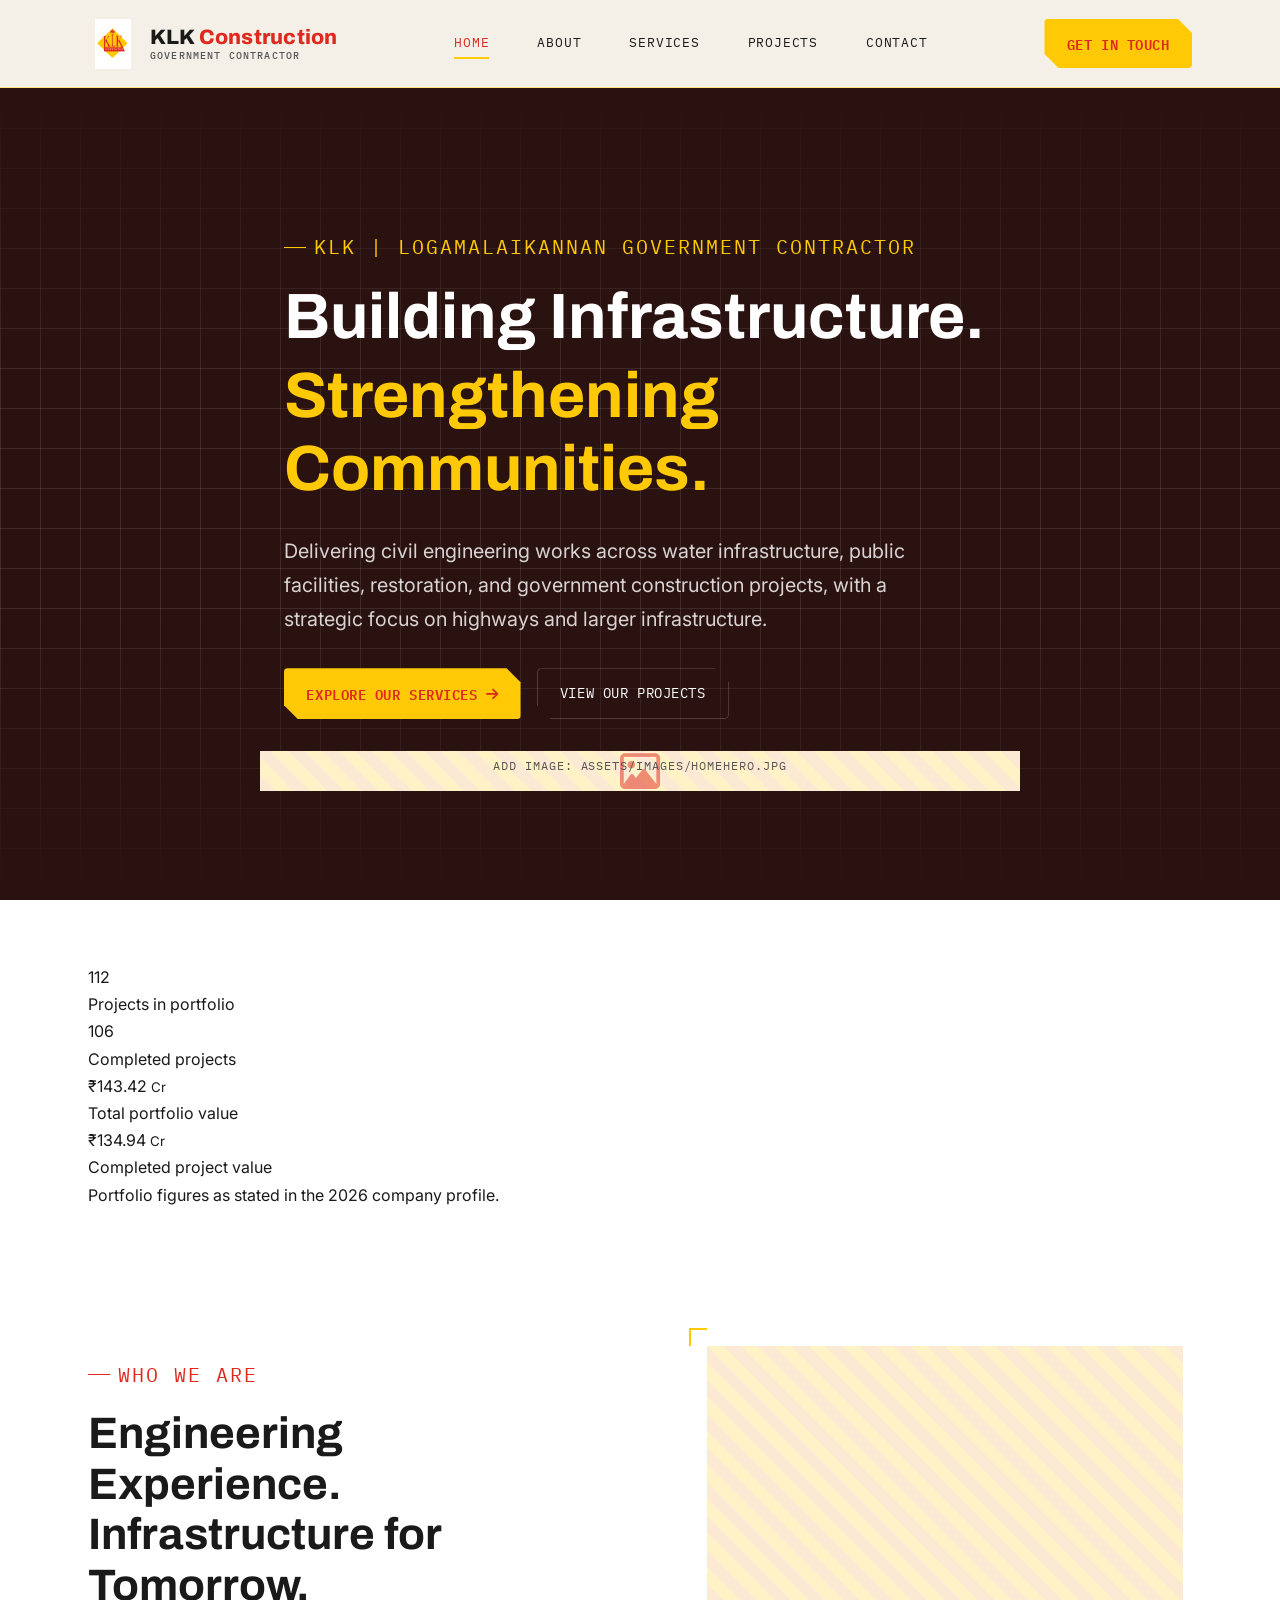
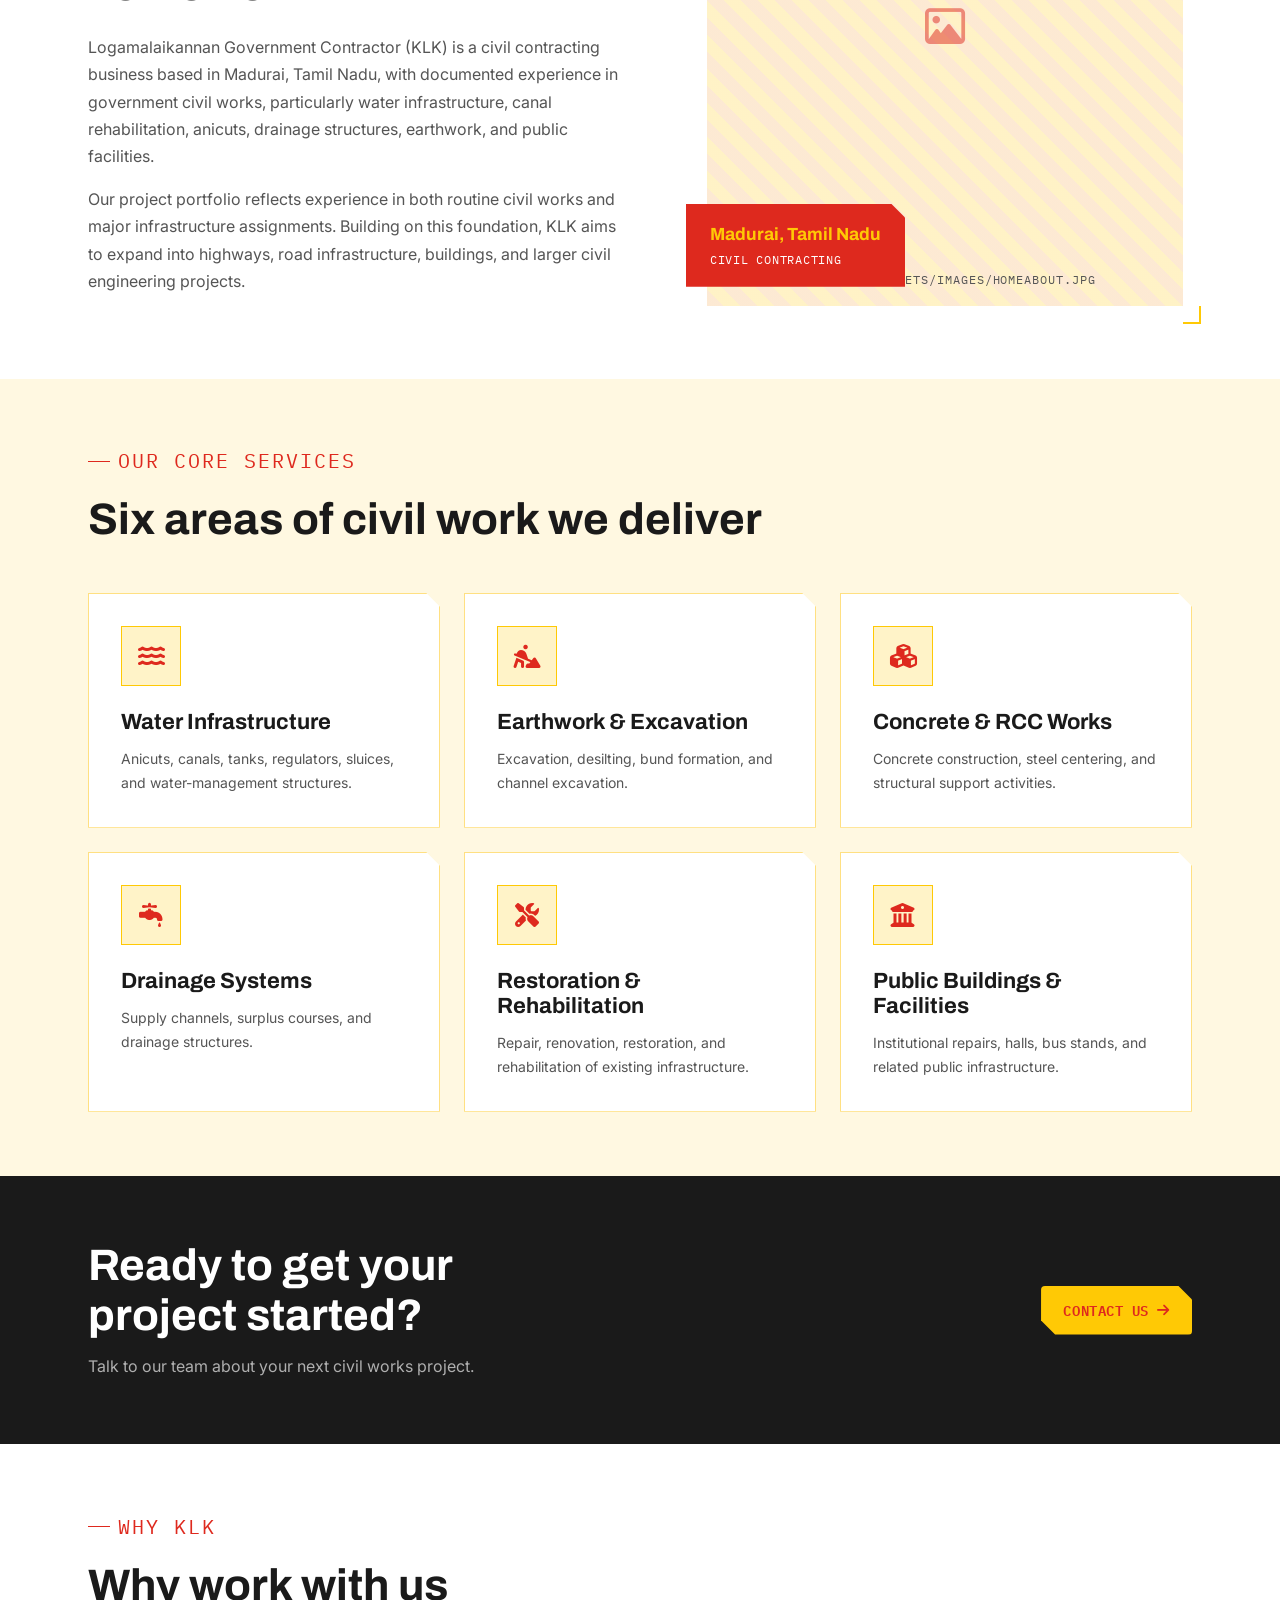
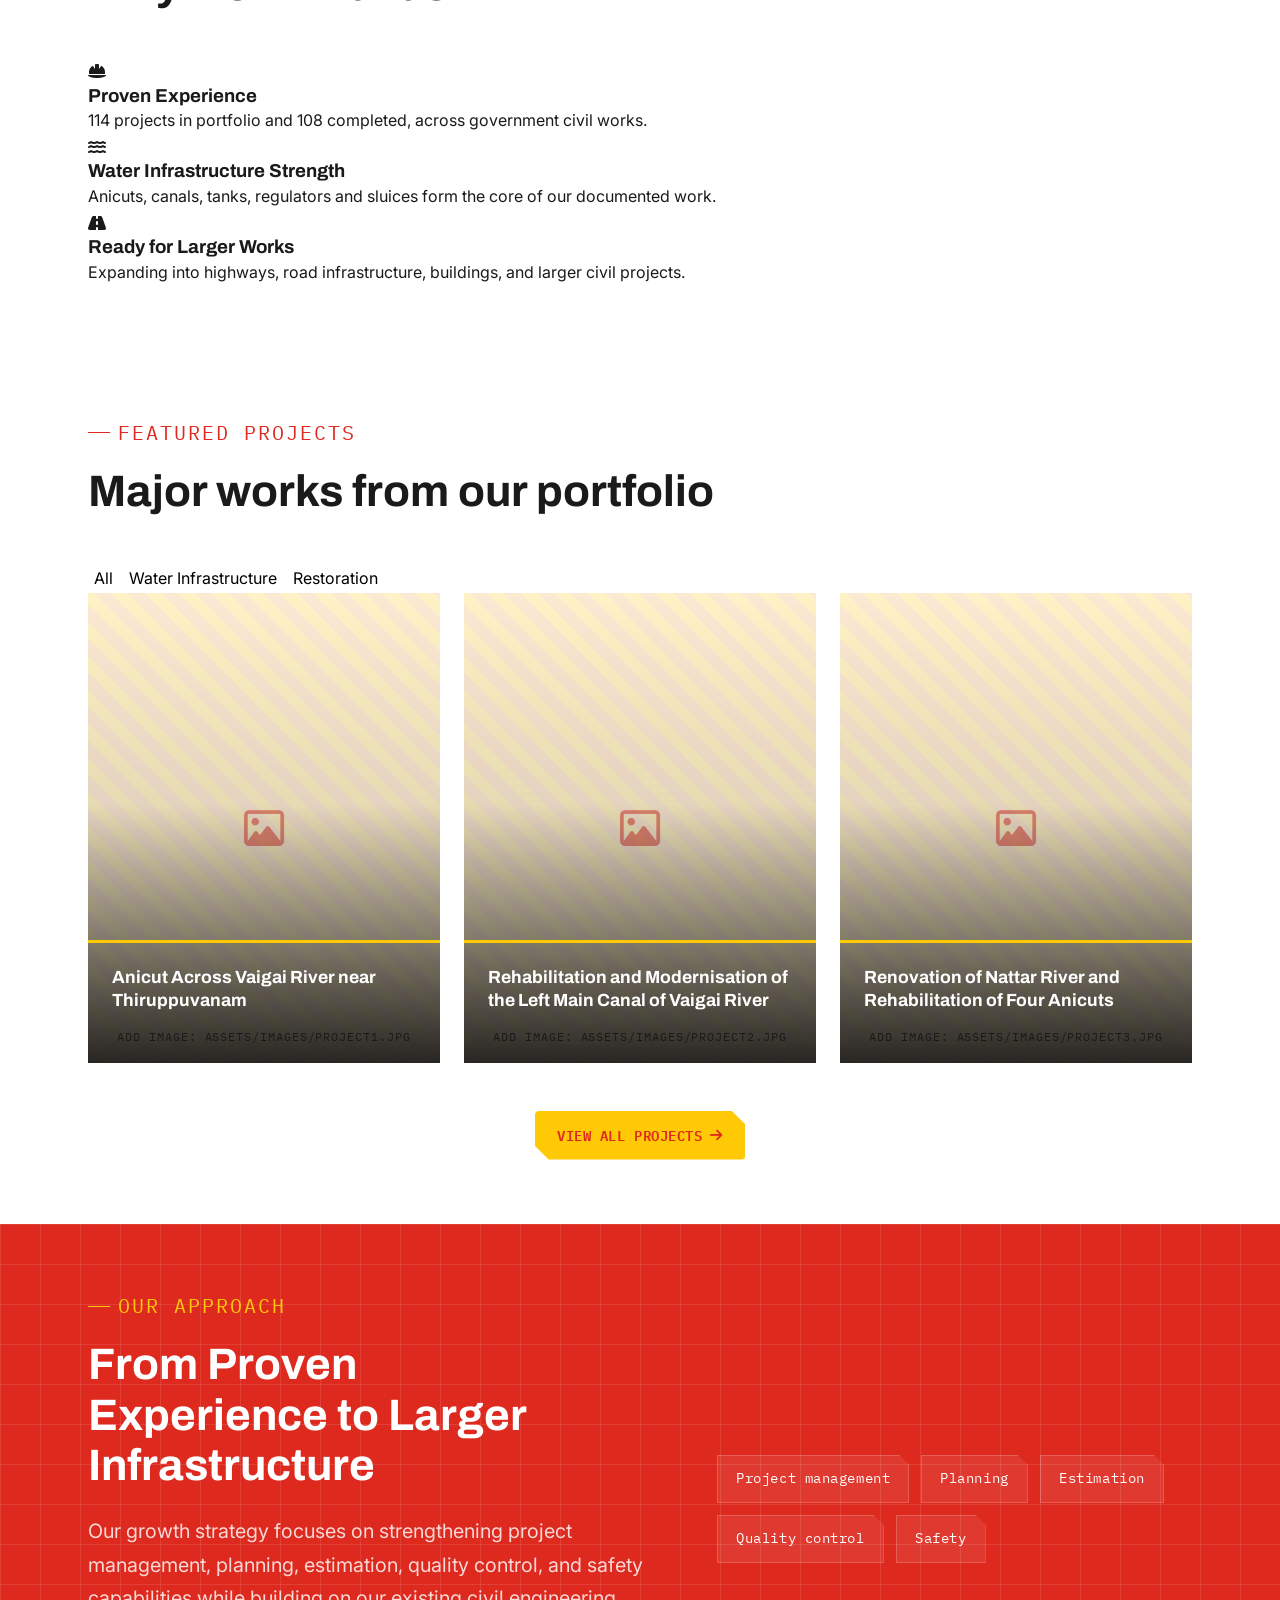
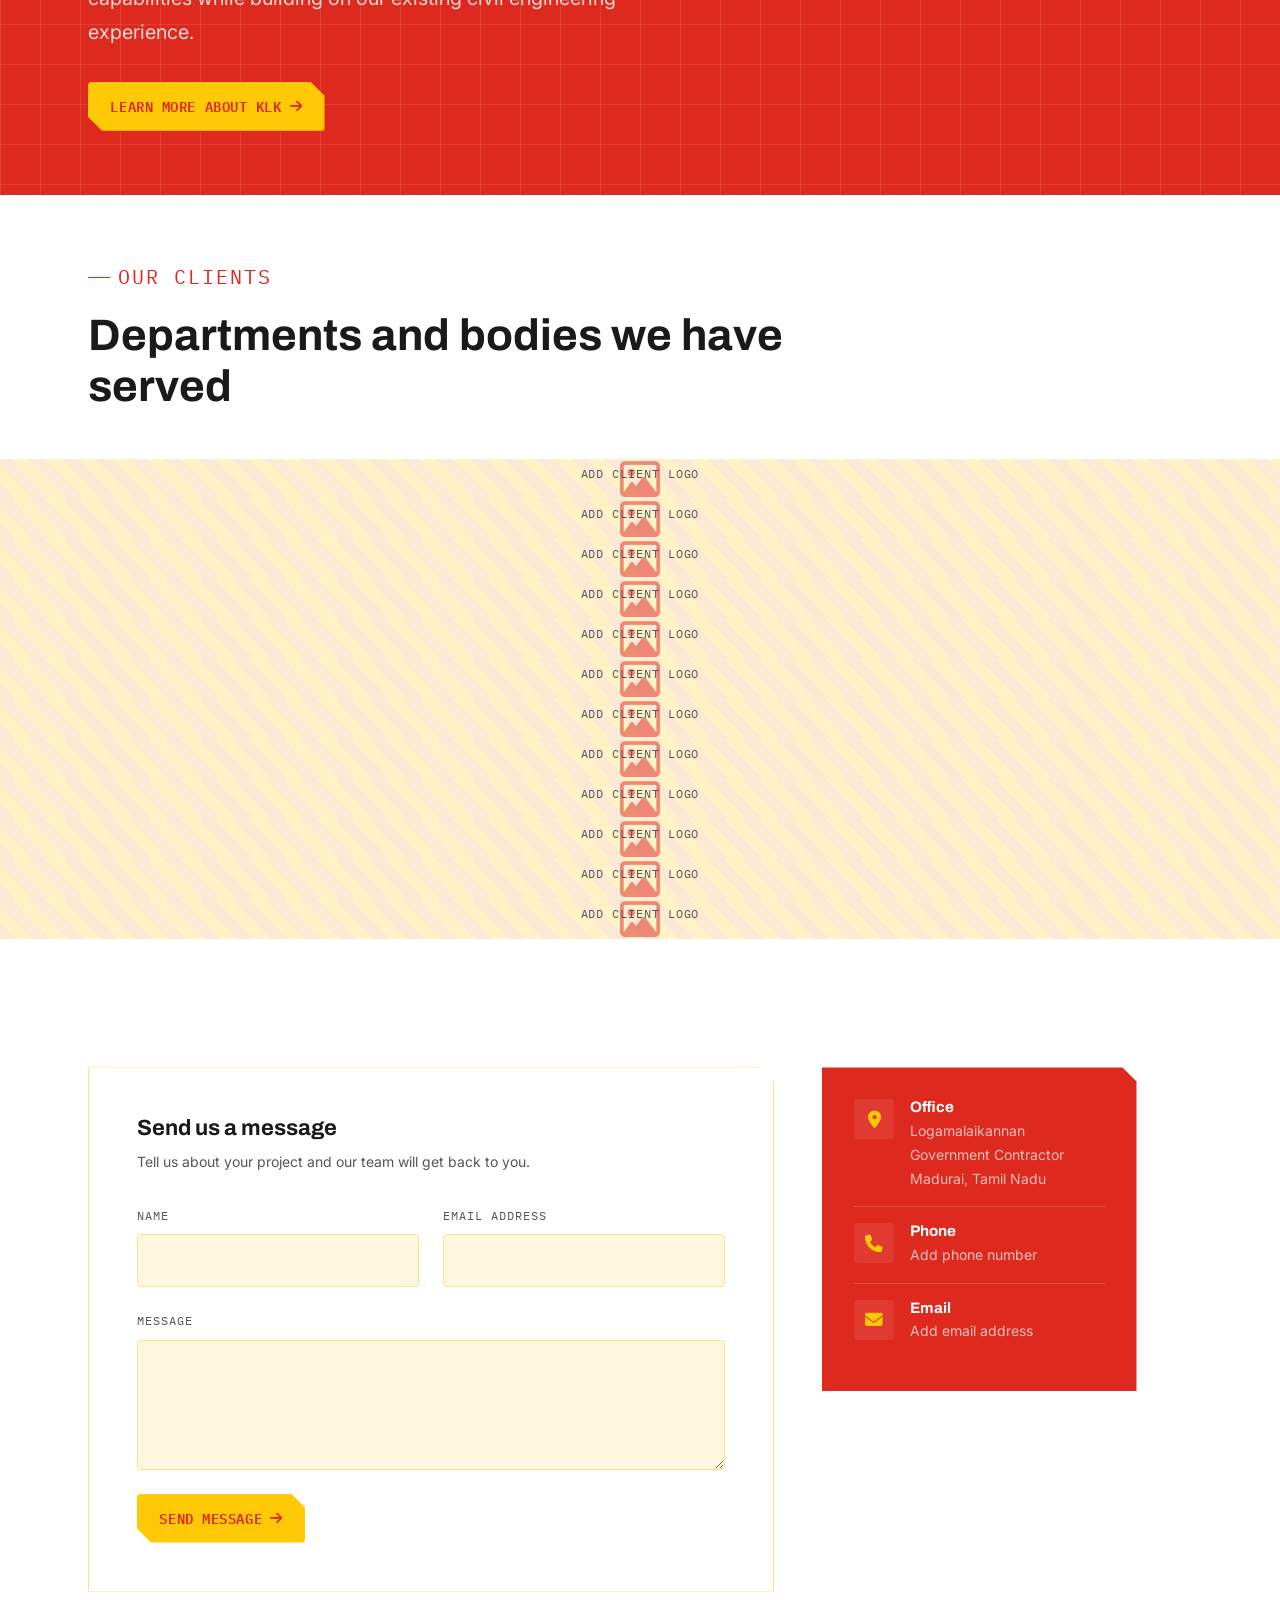
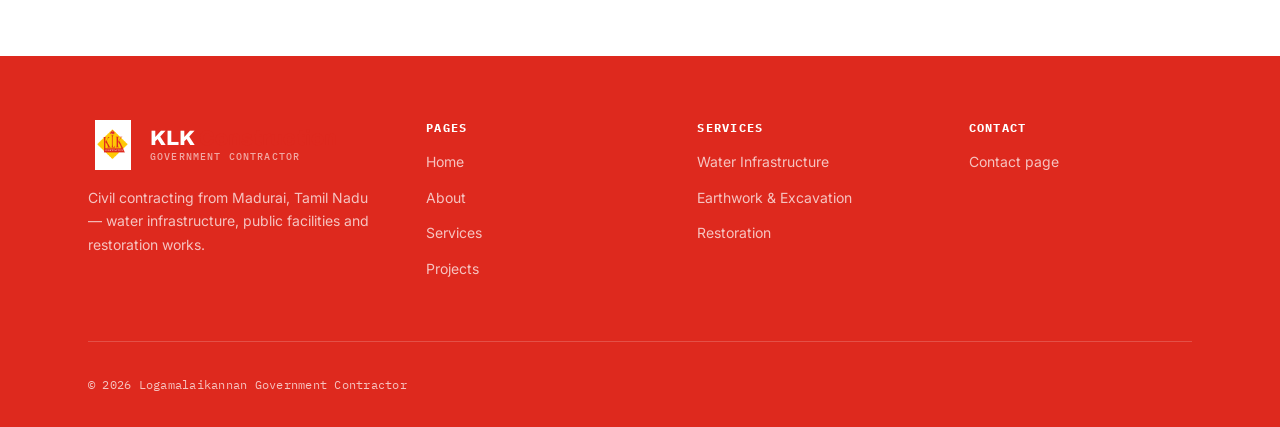
==== commit b168f5d0: "demo 2" ====
--- a/project/index.html
+++ b/project/index.html
@@ -60,50 +60,58 @@
 
     <!-- ============ Hero ============ -->
     <section class="hero">
-      <div class="hero__bg" aria-hidden="true"></div>
+      <div class="hero__glow" aria-hidden="true"></div>
       <div class="hero__grid blueprint-grid" aria-hidden="true"></div>
 
       <div class="container">
-        <div class="hero__content corner-frame">
-          <p class="eyebrow eyebrow--light hero__brand">KLK | Logamalaikannan Government Contractor</p>
-          <h1 class="hero__title">
-            <span class="hero__line"><span>Building Infrastructure.</span></span>
-            <span class="hero__line"><span>Strengthening Communities.</span></span>
-          </h1>
-          <p class="hero__lead">
-            Delivering civil engineering works across water infrastructure, public facilities, restoration, and government construction projects, with a strategic focus on highways and larger infrastructure.
-          </p>
-          <div class="hero__actions">
-            <a href="services.html" class="btn btn--primary">Explore Our Services <i class="fa-solid fa-arrow-right"></i></a>
-            <a href="projects.html" class="btn btn--outline-light">View Our Projects</a>
-          </div>
-        </div>
-      </div>
-      <span class="hero__cue" aria-hidden="true"></span>
-    </section>
-
-    <!-- ============ Stats ============ -->
-    <section class="home-stats">
-      <div class="container">
-        <div class="home-stats__grid">
-          <div class="stat" data-aos="fade-up">
-            <div class="stat__num"><span data-count="114" data-decimals="0">0</span></div>
-            <div class="stat__label">Projects in portfolio</div>
-          </div>
-          <div class="stat" data-aos="fade-up" data-aos-delay="100">
-            <div class="stat__num"><span data-count="108" data-decimals="0">0</span></div>
-            <div class="stat__label">Completed projects</div>
-          </div>
-          <div class="stat" data-aos="fade-up" data-aos-delay="200">
-            <div class="stat__num">₹<span data-count="146.30" data-decimals="2">0</span><small>&nbsp;Cr</small></div>
-            <div class="stat__label">Total portfolio value</div>
-          </div>
-          <div class="stat" data-aos="fade-up" data-aos-delay="300">
-            <div class="stat__num">₹<span data-count="137.65" data-decimals="2">0</span><small>&nbsp;Cr</small></div>
-            <div class="stat__label">Completed project value</div>
-          </div>
-        </div>
-        <p class="home-stats__note">Portfolio figures as stated in the 2026 company profile.</p>
+        <div class="hero__layout">
+          <div class="hero__content">
+            <p class="eyebrow eyebrow--light hero__brand">KLK | Logamalaikannan Government Contractor</p>
+            <h1 class="hero__title">
+              <span class="hero__line"><span>Building Infrastructure.</span></span>
+              <span class="hero__line"><span>Strengthening Communities.</span></span>
+            </h1>
+            <p class="hero__lead">
+              Delivering civil engineering works across water infrastructure, public facilities, restoration, and government construction projects, with a strategic focus on highways and larger infrastructure.
+            </p>
+            <div class="hero__actions">
+              <a href="services.html" class="btn btn--primary">Explore Our Services <i class="fa-solid fa-arrow-right"></i></a>
+              <a href="projects.html" class="btn btn--outline-light">View Our Projects</a>
+            </div>
+          </div>
+
+          <div class="hero__media-wrap">
+            <div class="hero__media ph" data-label="Add image: assets/images/homeHero.jpg">
+              <i class="fa-regular fa-image"></i>
+              <img src="assets/images/homeHero.jpg" alt="KLK civil infrastructure project" onerror="this.remove()" />
+            </div>
+          </div>
+        </div>
+      </div>
+    </section>
+
+    <!-- ============ Stats (overlaps hero) ============ -->
+    <section class="hero-stats">
+      <div class="container">
+        <div class="hs">
+          <div class="hs__item" data-aos="fade-up">
+            <div class="hs__num"><span data-count="114" data-decimals="0">0</span></div>
+            <div class="hs__label">Projects in portfolio</div>
+          </div>
+          <div class="hs__item" data-aos="fade-up" data-aos-delay="100">
+            <div class="hs__num"><span data-count="108" data-decimals="0">0</span></div>
+            <div class="hs__label">Completed projects</div>
+          </div>
+          <div class="hs__item" data-aos="fade-up" data-aos-delay="200">
+            <div class="hs__num">₹<span data-count="146.30" data-decimals="2">0</span><small>&nbsp;Cr</small></div>
+            <div class="hs__label">Total portfolio value</div>
+          </div>
+          <div class="hs__item" data-aos="fade-up" data-aos-delay="300">
+            <div class="hs__num">₹<span data-count="137.65" data-decimals="2">0</span><small>&nbsp;Cr</small></div>
+            <div class="hs__label">Completed project value</div>
+          </div>
+        </div>
+        <p class="hs__note">Portfolio figures as stated in the 2026 company profile.</p>
       </div>
     </section>
 
@@ -182,7 +190,45 @@
       </div>
     </section>
 
-    <!-- ============ Featured Projects ============ -->
+    <!-- ============ Mid CTA ============ -->
+    <section class="cta-band">
+      <div class="container cta-band__inner">
+        <div data-aos="fade-right">
+          <h2>Ready to get your project started?</h2>
+          <p>Talk to our team about your next civil works project.</p>
+        </div>
+        <a href="contact.html" class="btn btn--primary" data-aos="fade-left">Contact Us <i class="fa-solid fa-arrow-right"></i></a>
+      </div>
+    </section>
+
+    <!-- ============ Why KLK ============ -->
+    <section class="why">
+      <div class="container">
+        <div class="sec-head" data-aos="fade-up">
+          <p class="eyebrow">Why KLK</p>
+          <h2>Why work with us</h2>
+        </div>
+        <div class="why-grid">
+          <article class="why-card" data-aos="fade-up">
+            <div class="why-card__icon"><i class="fa-solid fa-helmet-safety"></i></div>
+            <h3>Proven Experience</h3>
+            <p>114 projects in portfolio and 108 completed, across government civil works.</p>
+          </article>
+          <article class="why-card" data-aos="fade-up" data-aos-delay="100">
+            <div class="why-card__icon"><i class="fa-solid fa-water"></i></div>
+            <h3>Water Infrastructure Strength</h3>
+            <p>Anicuts, canals, tanks, regulators and sluices form the core of our documented work.</p>
+          </article>
+          <article class="why-card" data-aos="fade-up" data-aos-delay="200">
+            <div class="why-card__icon"><i class="fa-solid fa-road"></i></div>
+            <h3>Ready for Larger Works</h3>
+            <p>Expanding into highways, road infrastructure, buildings, and larger civil projects.</p>
+          </article>
+        </div>
+      </div>
+    </section>
+
+    <!-- ============ Featured Work ============ -->
     <section class="projects">
       <div class="container">
         <div class="sec-head" data-aos="fade-up">
@@ -190,8 +236,14 @@
           <h2>Major works from our portfolio</h2>
         </div>
 
-        <div class="proj-grid">
-          <figure class="proj-card" data-aos="zoom-in">
+        <div class="filter-bar" role="group" aria-label="Filter projects" data-aos="fade-up">
+          <button class="filter-btn is-active" data-filter="all">All</button>
+          <button class="filter-btn" data-filter="water">Water Infrastructure</button>
+          <button class="filter-btn" data-filter="restoration">Restoration</button>
+        </div>
+
+        <div class="proj-grid" data-aos="fade-up">
+          <figure class="proj-card" data-category="water">
             <div class="ph" data-label="Add image: assets/images/project1.jpg">
               <i class="fa-regular fa-image"></i>
               <img src="assets/images/project1.jpg" alt="Anicut across Vaigai River near Thiruppuvanam" loading="lazy" onerror="this.remove()" />
@@ -202,7 +254,7 @@
             </figcaption>
           </figure>
 
-          <figure class="proj-card" data-aos="zoom-in" data-aos-delay="150">
+          <figure class="proj-card" data-category="restoration">
             <div class="ph" data-label="Add image: assets/images/project2.jpg">
               <i class="fa-regular fa-image"></i>
               <img src="assets/images/project2.jpg" alt="Left Main Canal of Vaigai River" loading="lazy" onerror="this.remove()" />
@@ -213,7 +265,7 @@
             </figcaption>
           </figure>
 
-          <figure class="proj-card" data-aos="zoom-in" data-aos-delay="300">
+          <figure class="proj-card" data-category="restoration">
             <div class="ph" data-label="Add image: assets/images/project3.jpg">
               <i class="fa-regular fa-image"></i>
               <img src="assets/images/project3.jpg" alt="Nattar River anicuts" loading="lazy" onerror="this.remove()" />
@@ -256,14 +308,73 @@
       </div>
     </section>
 
-    <!-- ============ Contact CTA ============ -->
-    <section class="cta-band">
-      <div class="container cta-band__inner">
-        <div data-aos="fade-right">
-          <h2>Have a civil project in mind?</h2>
-          <p>Talk to our team about your next project.</p>
-        </div>
-        <a href="contact.html" class="btn btn--primary" data-aos="fade-left">Contact Us <i class="fa-solid fa-arrow-right"></i></a>
+    <!-- ============ Our Clients ============ -->
+    <section class="clients">
+      <div class="container">
+        <div class="sec-head" data-aos="fade-up">
+          <p class="eyebrow">Our Clients</p>
+          <h2>Departments and bodies we have served</h2>
+        </div>
+      </div>
+      <div class="marquee" aria-label="Client logos">
+        <div class="marquee__track">
+          <div class="marquee__set"><div class="client-logo ph" data-label="Add client logo"><i class="fa-regular fa-image"></i></div><div class="client-logo ph" data-label="Add client logo"><i class="fa-regular fa-image"></i></div><div class="client-logo ph" data-label="Add client logo"><i class="fa-regular fa-image"></i></div><div class="client-logo ph" data-label="Add client logo"><i class="fa-regular fa-image"></i></div><div class="client-logo ph" data-label="Add client logo"><i class="fa-regular fa-image"></i></div><div class="client-logo ph" data-label="Add client logo"><i class="fa-regular fa-image"></i></div></div>
+          <div class="marquee__set" aria-hidden="true"><div class="client-logo ph" data-label="Add client logo"><i class="fa-regular fa-image"></i></div><div class="client-logo ph" data-label="Add client logo"><i class="fa-regular fa-image"></i></div><div class="client-logo ph" data-label="Add client logo"><i class="fa-regular fa-image"></i></div><div class="client-logo ph" data-label="Add client logo"><i class="fa-regular fa-image"></i></div><div class="client-logo ph" data-label="Add client logo"><i class="fa-regular fa-image"></i></div><div class="client-logo ph" data-label="Add client logo"><i class="fa-regular fa-image"></i></div></div>
+        </div>
+      </div>
+    </section>
+
+    <!-- ============ Contact ============ -->
+    <section class="contact" id="contact">
+      <div class="container">
+        <div class="contact__grid">
+          <form class="contact-form" id="homeForm" data-aos="fade-right" novalidate>
+            <h2 class="contact-form__title">Send us a message</h2>
+            <p class="contact-form__note">Tell us about your project and our team will get back to you.</p>
+            <div class="form-row">
+              <div class="form-field">
+                <label class="form-field__label" for="hName">Name</label>
+                <input class="form-field__input" id="hName" name="name" type="text" required />
+              </div>
+              <div class="form-field">
+                <label class="form-field__label" for="hEmail">Email address</label>
+                <input class="form-field__input" id="hEmail" name="email" type="email" required />
+              </div>
+            </div>
+            <div class="form-field">
+              <label class="form-field__label" for="hMsg">Message</label>
+              <textarea class="form-field__textarea" id="hMsg" name="message" required></textarea>
+            </div>
+            <button type="submit" class="btn btn--primary">Send Message <i class="fa-solid fa-arrow-right"></i></button>
+            <p class="form-status" id="homeFormStatus" role="status"></p>
+          </form>
+
+          <aside class="contact-info" data-aos="fade-left">
+            <ul class="info-list">
+              <li class="info-list__item">
+                <span class="info-list__icon"><i class="fa-solid fa-location-dot"></i></span>
+                <div>
+                  <h3 class="info-list__title">Office</h3>
+                  <p class="info-list__text">Logamalaikannan Government Contractor<br />Madurai, Tamil Nadu</p>
+                </div>
+              </li>
+              <li class="info-list__item">
+                <span class="info-list__icon"><i class="fa-solid fa-phone"></i></span>
+                <div>
+                  <h3 class="info-list__title">Phone</h3>
+                  <p class="info-list__text">Add phone number</p>
+                </div>
+              </li>
+              <li class="info-list__item">
+                <span class="info-list__icon"><i class="fa-solid fa-envelope"></i></span>
+                <div>
+                  <h3 class="info-list__title">Email</h3>
+                  <p class="info-list__text">Add email address</p>
+                </div>
+              </li>
+            </ul>
+          </aside>
+        </div>
       </div>
     </section>
 
@@ -339,7 +450,7 @@
     const run = (el) => {
       const end = parseFloat(el.dataset.count);
       const dec = parseInt(el.dataset.decimals || "0", 10);
-      const box = el.closest(".stat__num");
+      const box = el.parentElement;
       if (reduce) { el.textContent = end.toFixed(dec); box.classList.add("is-done"); return; }
       const dur = 1800, start = performance.now();
       const tick = (now) => {
@@ -358,6 +469,38 @@
       });
     }, { threshold: 0.6 });
     counters.forEach((c) => io.observe(c));
+
+    // Project filter
+    const filterBtns = document.querySelectorAll(".filter-btn");
+    const projCards = document.querySelectorAll(".proj-card");
+    filterBtns.forEach((btn) => {
+      btn.addEventListener("click", () => {
+        filterBtns.forEach((b) => b.classList.remove("is-active"));
+        btn.classList.add("is-active");
+        const f = btn.dataset.filter;
+        projCards.forEach((card) => {
+          const show = f === "all" || card.dataset.category === f;
+          if (show) {
+            card.hidden = false;
+            requestAnimationFrame(() => card.classList.remove("is-out"));
+          } else {
+            card.classList.add("is-out");
+            setTimeout(() => { if (card.classList.contains("is-out")) card.hidden = true; }, 350);
+          }
+        });
+      });
+    });
+
+    // Contact form (front-end only — connect to your backend / form service)
+    const homeForm = document.getElementById("homeForm");
+    const homeStatus = document.getElementById("homeFormStatus");
+    homeForm.addEventListener("submit", (e) => {
+      e.preventDefault();
+      if (!homeForm.checkValidity()) { homeForm.reportValidity(); return; }
+      homeStatus.textContent = "Thank you. Your message is ready to be sent.";
+      homeStatus.classList.add("form-status--visible");
+      homeForm.reset();
+    });
   </script>
 </body>
 </html>
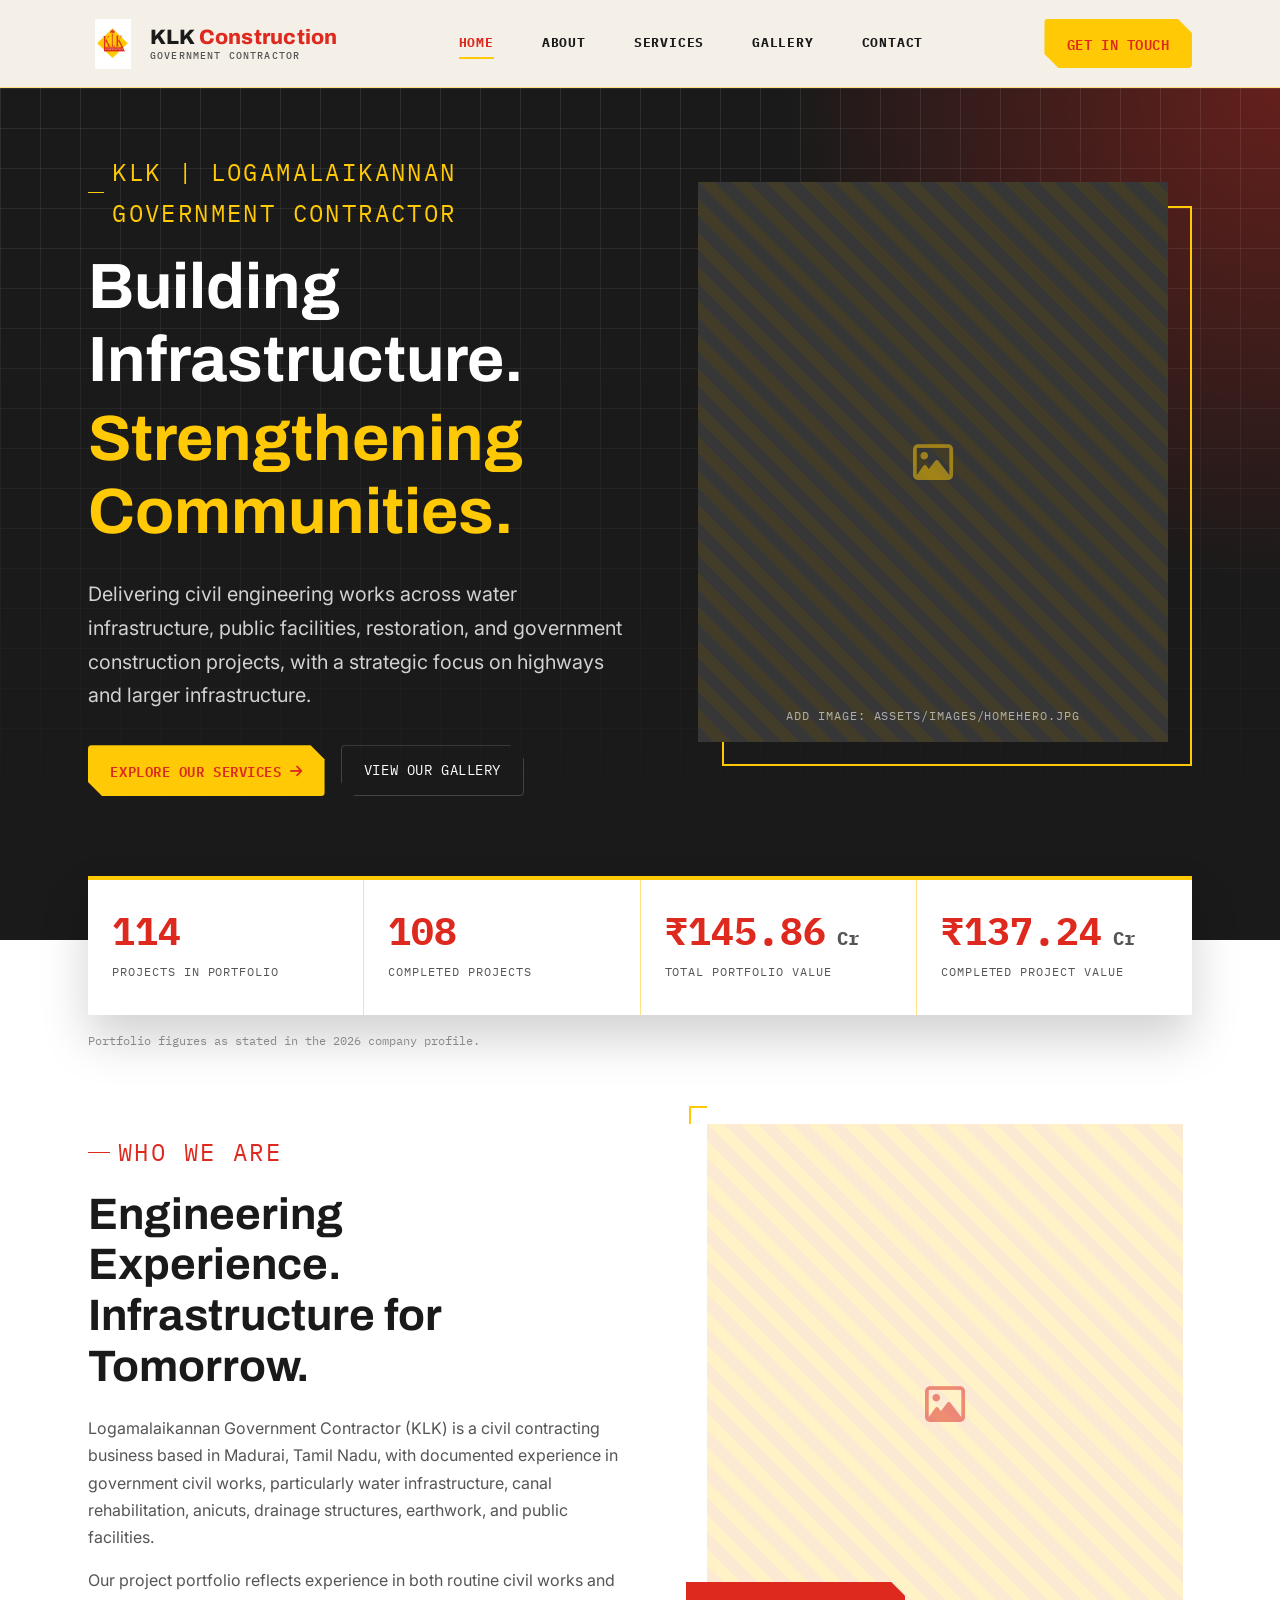
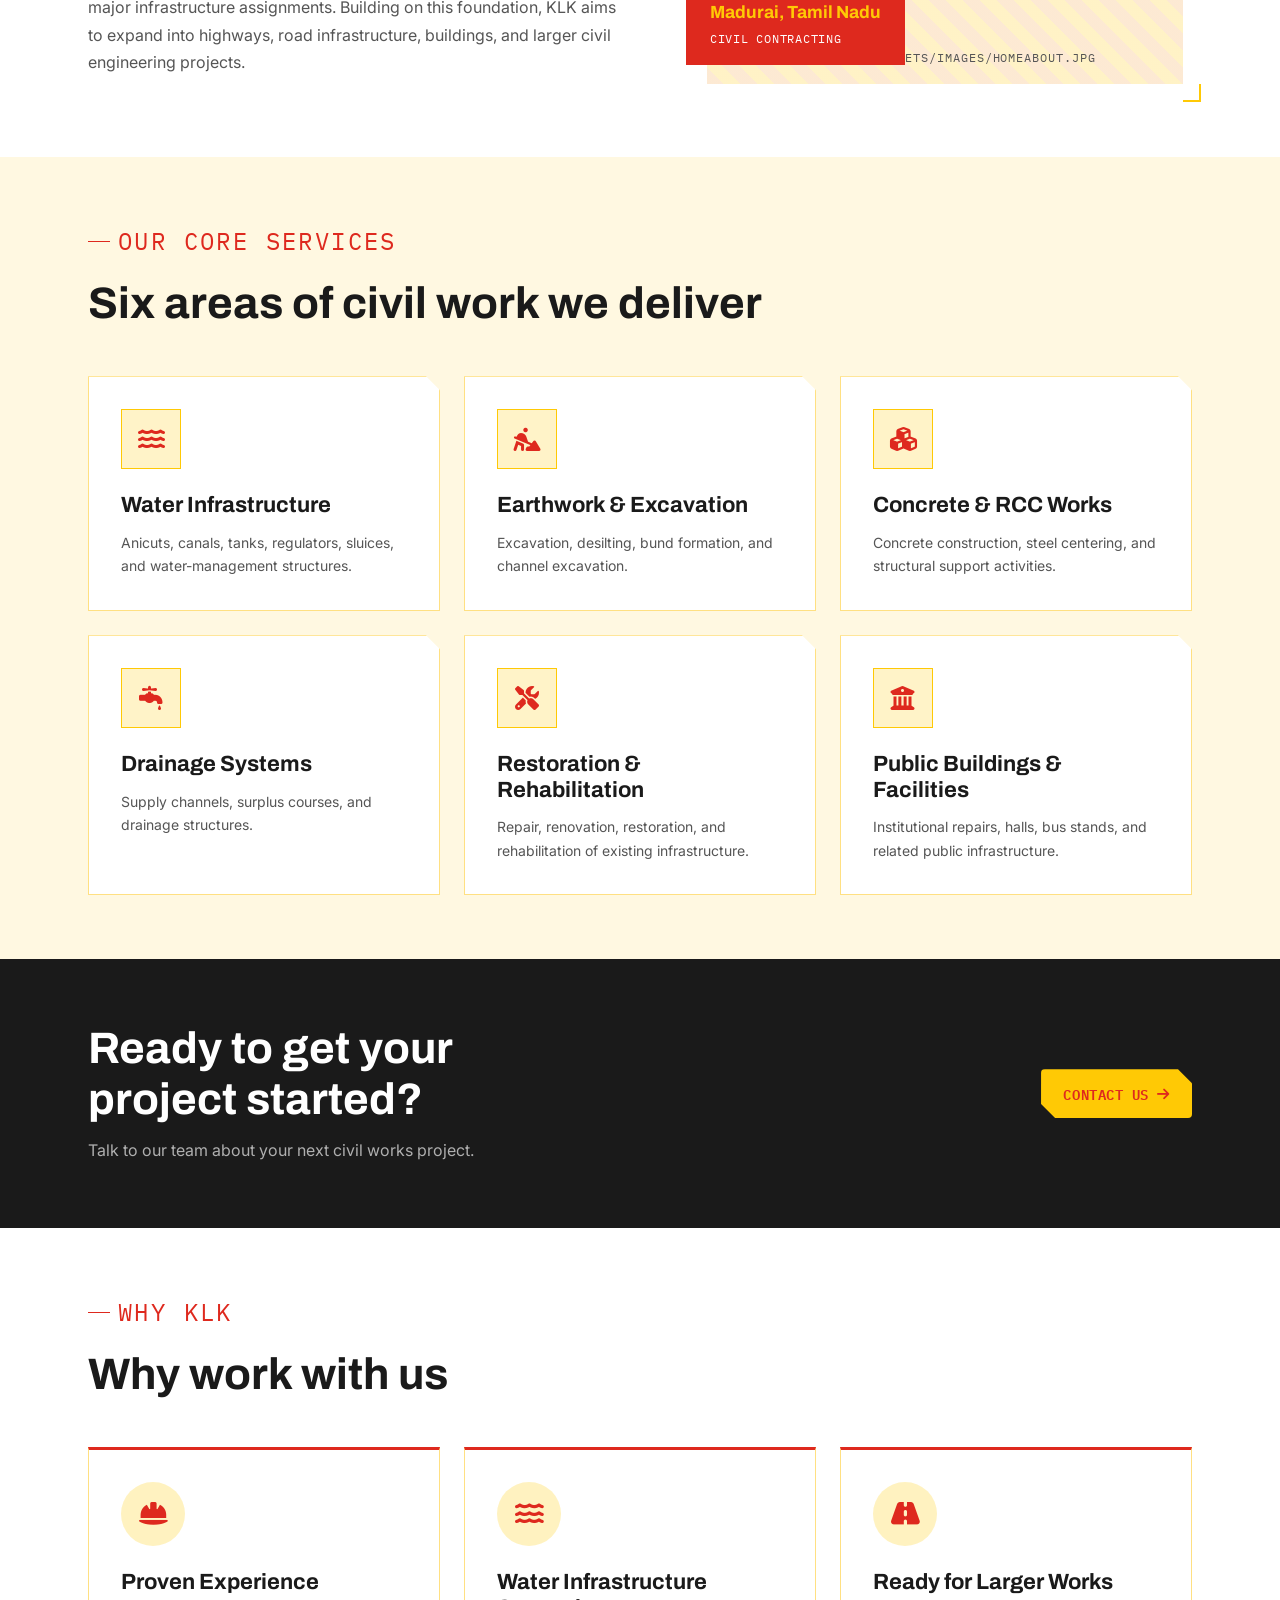
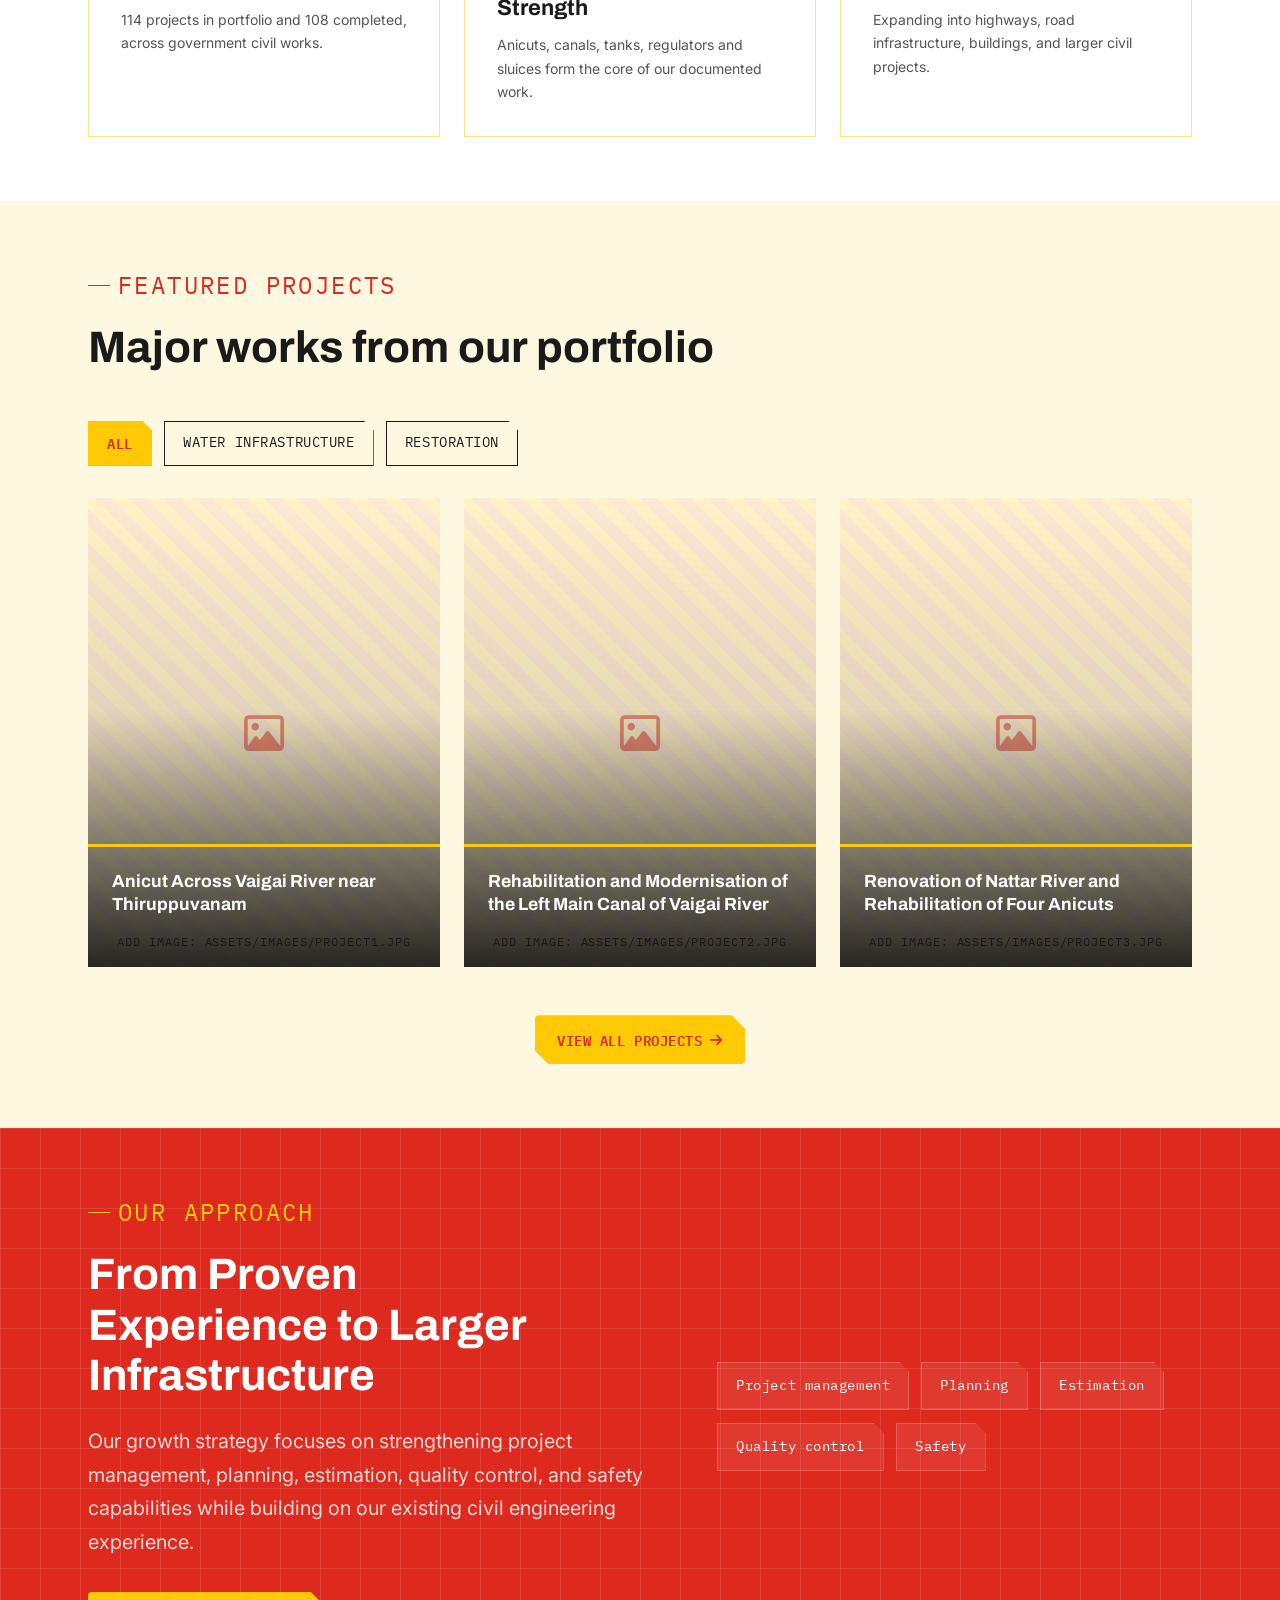
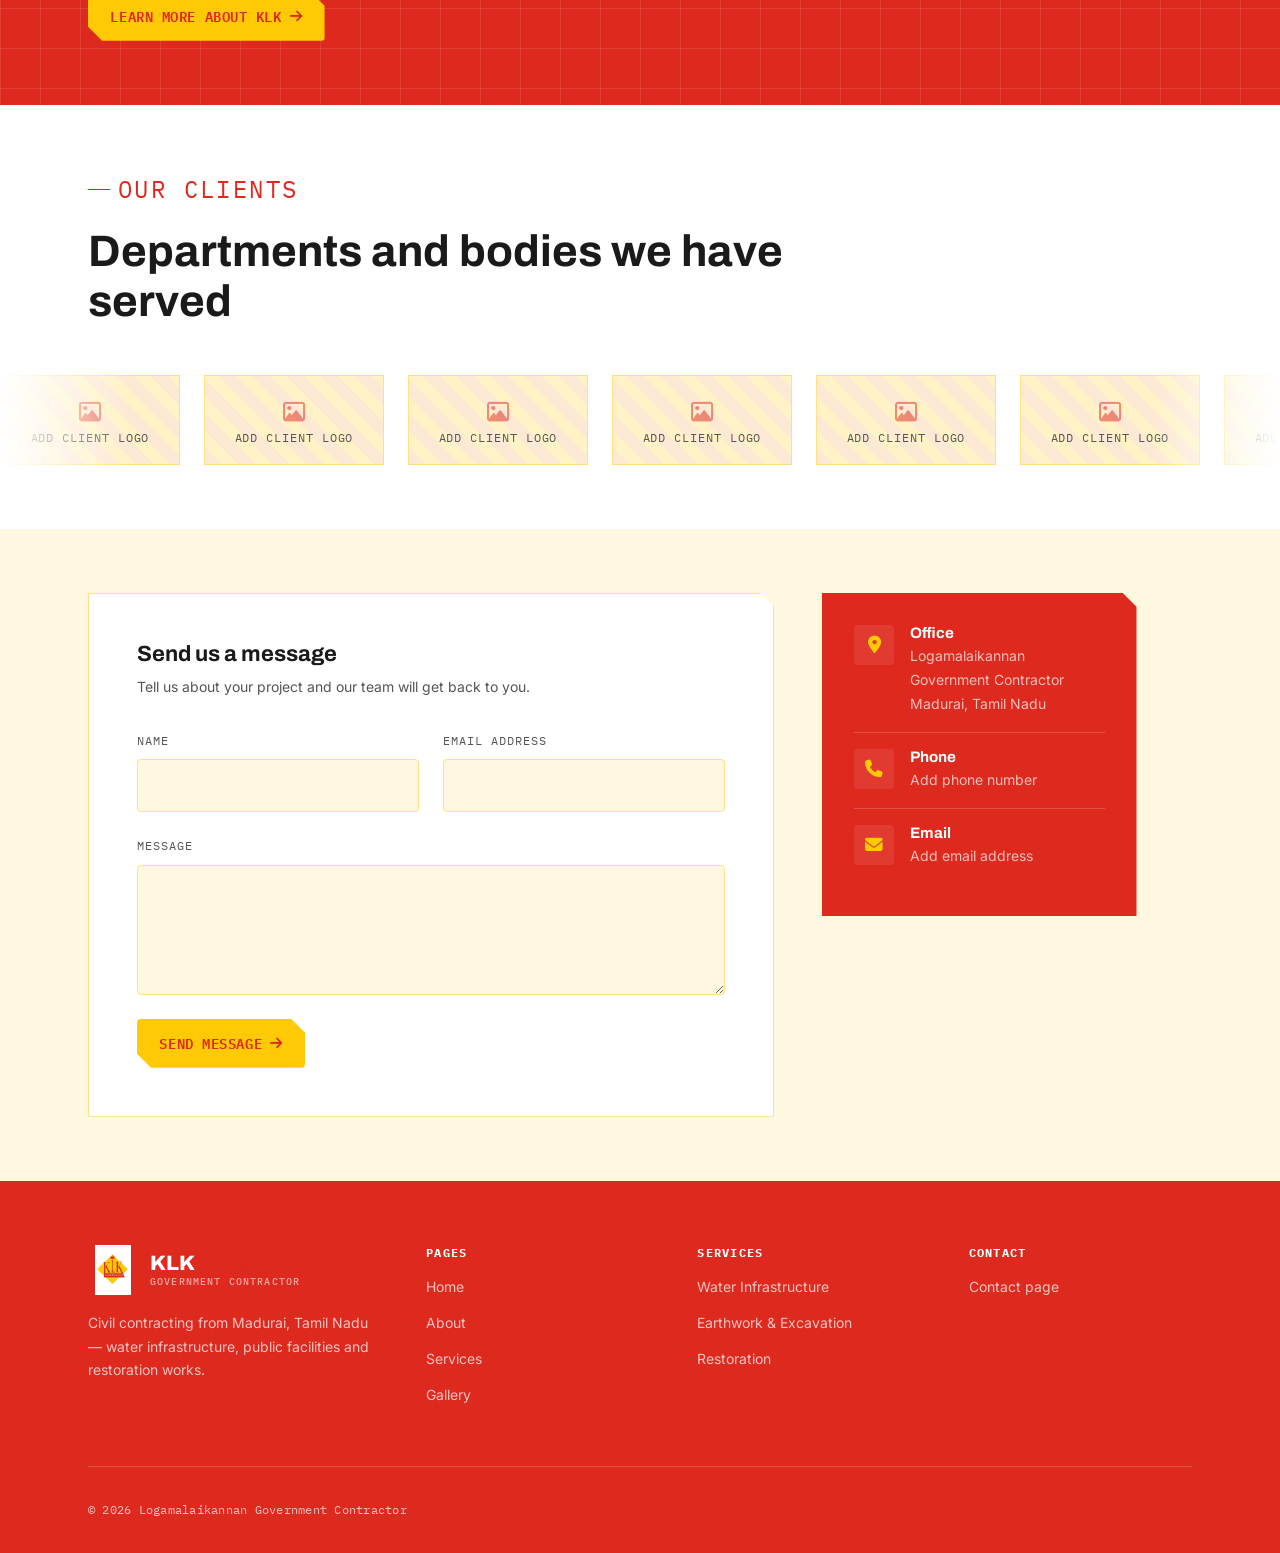
==== commit 15680322: "after navigation bar change all over the pages" ====
--- a/project/index.html
+++ b/project/index.html
@@ -33,7 +33,7 @@
         <a href="index.html" class="is-active">Home</a>
         <a href="about.html">About</a>
         <a href="services.html">Services</a>
-        <a href="projects.html">Projects</a>
+        <a href="gallery.html">Gallery</a>
         <a href="contact.html">Contact</a>
       </nav>
 
@@ -51,7 +51,7 @@
       <a href="index.html"><span>01</span>Home</a>
       <a href="about.html"><span>02</span>About</a>
       <a href="services.html"><span>03</span>Services</a>
-      <a href="projects.html"><span>04</span>Projects</a>
+      <a href="gallery.html"><span>04</span>Gallery</a>
       <a href="contact.html"><span>05</span>Contact</a>
     </div>
   </div>
@@ -76,7 +76,7 @@
             </p>
             <div class="hero__actions">
               <a href="services.html" class="btn btn--primary">Explore Our Services <i class="fa-solid fa-arrow-right"></i></a>
-              <a href="projects.html" class="btn btn--outline-light">View Our Projects</a>
+              <a href="gallery.html" class="btn btn--outline-light">View Our Gallery</a>
             </div>
           </div>
 
@@ -278,7 +278,7 @@
         </div>
 
         <div class="proj__cta" data-aos="fade-up">
-          <a href="projects.html" class="btn btn--primary">View All Projects <i class="fa-solid fa-arrow-right"></i></a>
+          <a href="gallery.html" class="btn btn--primary">View All Projects <i class="fa-solid fa-arrow-right"></i></a>
         </div>
       </div>
     </section>
@@ -400,7 +400,7 @@
             <li><a href="index.html">Home</a></li>
             <li><a href="about.html">About</a></li>
             <li><a href="services.html">Services</a></li>
-            <li><a href="projects.html">Projects</a></li>
+            <li><a href="gallery.html">Gallery</a></li>
           </ul>
         </div>
         <div>
--- a/project/css/style.css
+++ b/project/css/style.css
@@ -36,7 +36,7 @@
   --fs-lead: clamp(1.05rem, 1rem + 0.3vw, 1.25rem);
   --fs-body: 1rem;
   --fs-small: 0.875rem;
-  --fs-eyebrow: 1.25rem;
+  --fs-eyebrow: 1.5rem;
 
   --lh-tight: 1.15;
   --lh-body: 1.7;
@@ -375,6 +375,7 @@
   font-size: 0.82rem;
   letter-spacing: 0.06em;
   text-transform: uppercase;
+  font-weight: bold;
 }
 
 .navbar__links a {
--- a/project/index.css
+++ b/project/index.css
@@ -4,6 +4,7 @@
    All colors/spacing come from the tokens in style.css
    ========================================================================== */
 
+/* ========================================================================== */
 /* ---- Keyframes ---- */
 @keyframes heroZoom {
   from { transform: scale(1); }
@@ -75,50 +76,42 @@
 }
 
 /* ==========================================================================
-   Hero
-   ========================================================================== */
+   Hero (split layout) + overlapping stats strip
+   ========================================================================== */
+@keyframes mediaIn {
+  from { clip-path: inset(0 0 100% 0); }
+  to   { clip-path: inset(0 0 0 0); }
+}
 .hero {
   position: relative;
-  min-height: calc(100svh - var(--nav-h));
-  display: flex;
+  color: var(--color-white);
+  background: var(--color-ink);
+  padding-block: var(--space-8) calc(var(--space-9) + var(--space-7));
+  overflow: hidden;
+}
+.hero__glow {
+  position: absolute;
+  inset: 0;
+  background: radial-gradient(60% 90% at 100% 0%, rgba(222, 41, 30, 0.38), transparent 65%);
+}
+.hero__grid {
+  position: absolute;
+  inset: 0;
+  opacity: 0.5;
+  animation: gridDrift 30s linear infinite;
+  -webkit-mask-image: linear-gradient(to bottom, #000, transparent 90%);
+  mask-image: linear-gradient(to bottom, #000, transparent 90%);
+}
+.hero .container { position: relative; z-index: 2; }
+.hero__layout {
+  display: grid;
+  gap: var(--space-8);
   align-items: center;
-  padding-block: var(--space-9);
-  color: var(--color-white);
-  background: #2a1210;
-  overflow: hidden;
-}
-.hero__bg {
-  position: absolute;
-  inset: 0;
-  background:
-    linear-gradient(
-      105deg,
-      rgba(10, 10, 10, 0.9) 0%,
-      rgba(10, 10, 10, 0.6) 55%,
-      rgba(183, 28, 28, 0.4) 100%
-    ),
-    url("../assets/images/homeHero.jpg") center/cover no-repeat;
-  animation: heroZoom 24s ease-in-out infinite alternate;
-}
-.hero__grid {
-  position: absolute;
-  inset: 0;
-  opacity: 0.55;
-  animation: gridDrift 30s linear infinite;
-  -webkit-mask-image: linear-gradient(to bottom, transparent, #000 35%, #000 65%, transparent);
-  mask-image: linear-gradient(to bottom, transparent, #000 35%, #000 65%, transparent);
-}
-.hero .container {
-  position: relative;
-  z-index: 2;
-}
-.hero__content {
-  max-width: 760px;
-  padding: var(--space-6) var(--space-5);
-}
-.hero__brand {
-  animation: fadeUp 0.8s var(--ease) 0.1s both;
-}
+}
+@media (min-width: 1024px) {
+  .hero__layout { grid-template-columns: 1.05fr 0.95fr; }
+}
+.hero__brand { animation: fadeUp 0.8s var(--ease) 0.1s both; }
 .hero__title {
   font-size: var(--fs-h1);
   color: var(--color-white);
@@ -137,9 +130,9 @@
 .hero__line:nth-child(2) > span { animation-delay: 0.5s; color: var(--color-accent); }
 .hero__lead {
   margin-top: var(--space-5);
-  max-width: 56ch;
+  max-width: 54ch;
   font-size: var(--fs-lead);
-  color: rgba(255, 255, 255, 0.82);
+  color: rgba(255, 255, 255, 0.8);
   animation: fadeUp 0.9s var(--ease) 0.85s both;
 }
 .hero__actions {
@@ -149,60 +142,87 @@
   gap: var(--space-4);
   animation: fadeUp 0.9s var(--ease) 1.05s both;
 }
-.hero__cue {
-  position: absolute;
-  left: 50%;
-  bottom: var(--space-5);
-  width: 1px;
-  height: 56px;
-  background: rgba(255, 255, 255, 0.25);
-  overflow: hidden;
-  z-index: 2;
-}
-.hero__cue::after {
+
+/* Hero image with offset yellow frame */
+.hero__media-wrap {
+  position: relative;
+  padding: 0 var(--space-5) var(--space-5) 0;
+}
+.hero__media-wrap::before {
   content: "";
   position: absolute;
-  inset: 0;
-  background: var(--color-accent);
-  animation: cueDrop 1.8s var(--ease) infinite;
-}
-
-/* ==========================================================================
-   Stats
-   ========================================================================== */
-.home-stats {
-  background: var(--color-ink);
-  color: var(--color-white);
-  padding-block: var(--space-8);
-}
-.home-stats__grid {
+  top: var(--space-5);
+  left: var(--space-5);
+  right: 0;
+  bottom: 0;
+  border: 2px solid var(--color-accent);
+  z-index: 0;
+}
+.hero__media {
+  position: relative;
+  z-index: 1;
+  width: 100%;
+  aspect-ratio: 4 / 5;
+  max-height: 560px;
+  animation: mediaIn 1.1s var(--ease) 0.4s both;
+}
+.hero .ph {
+  background:
+    repeating-linear-gradient(45deg, rgba(255, 255, 255, 0.05) 0 12px, rgba(255, 201, 5, 0.1) 12px 24px),
+    #2c2c2c;
+}
+.hero .ph::after { color: rgba(255, 255, 255, 0.6); }
+.hero .ph i { color: var(--color-accent); }
+.hero__media img { animation: heroZoom 22s ease-in-out infinite alternate; }
+
+/* Stats strip overlapping the hero edge */
+.hero-stats {
+  padding-block: 0;
+  margin-top: calc(-1 * var(--space-8));
+  z-index: 3;
+}
+.hs {
   display: grid;
-  gap: var(--space-6);
   grid-template-columns: repeat(2, 1fr);
+  gap: 1px;
+  background: var(--color-line);
+  border-top: 4px solid var(--color-accent);
+  box-shadow: 0 24px 48px rgba(0, 0, 0, 0.18);
 }
 @media (min-width: 1024px) {
-  .home-stats__grid { grid-template-columns: repeat(4, 1fr); }
-}
-.home-stats .stat__num {
-  font-size: clamp(1.5rem, 1.1rem + 1.6vw, 2.4rem);
-  padding: var(--space-4) var(--space-5);
-  width: 100%;
+  .hs { grid-template-columns: repeat(4, 1fr); }
+}
+.hs__item {
+  background: var(--color-surface);
+  padding: var(--space-6) var(--space-5);
+  transition: background 0.3s var(--ease);
+}
+.hs__item:hover { background: var(--color-bg-alt); }
+.hs__num {
+  font-family: var(--font-mono);
+  font-size: clamp(1.5rem, 1.1rem + 1.6vw, 2.5rem);
+  font-weight: 700;
+  line-height: 1;
+  color: var(--color-navy);
   white-space: nowrap;
 }
-.home-stats .stat__num small {
-  font-size: 0.55em;
-  color: rgba(255, 255, 255, 0.7);
-}
-.home-stats .stat__label {
-  text-align: center;
-}
-.home-stats__note {
-  margin-top: var(--space-6);
-  text-align: center;
+.hs__num small {
+  font-size: 0.5em;
+  color: var(--color-steel);
+}
+.hs__label {
+  margin-top: var(--space-3);
   font-family: var(--font-mono);
   font-size: 0.75rem;
-  letter-spacing: 0.04em;
-  color: rgba(255, 255, 255, 0.5);
+  letter-spacing: 0.08em;
+  text-transform: uppercase;
+  color: var(--color-steel);
+}
+.hs__note {
+  margin-top: var(--space-4);
+  font-family: var(--font-mono);
+  font-size: 0.75rem;
+  color: var(--color-steel-lt);
 }
 
 /* ==========================================================================
@@ -479,7 +499,139 @@
    Mobile tweaks
    ========================================================================== */
 @media (max-width: 767px) {
-  .hero__content { padding-inline: 0; }
+  .hero__media { aspect-ratio: 4 / 3; }
   .who__badge { left: 0; }
   .proj-card { aspect-ratio: 4 / 3; }
-}+}
+
+/* ==========================================================================
+   Why KLK
+   ========================================================================== */
+.why-grid {
+  display: grid;
+  gap: var(--space-5);
+}
+@media (min-width: 768px) {
+  .why-grid { grid-template-columns: repeat(3, 1fr); }
+}
+.why-card {
+  padding: var(--space-6);
+  border: 1px solid var(--color-line);
+  border-top: 3px solid var(--color-accent-dark);
+  background: var(--color-surface);
+  transition: transform 0.35s var(--ease), box-shadow 0.35s var(--ease);
+}
+.why-card:hover {
+  transform: translateY(-6px);
+  box-shadow: 0 16px 32px rgba(0, 0, 0, 0.08);
+}
+.why-card__icon {
+  width: 64px;
+  height: 64px;
+  border-radius: 50%;
+  display: flex;
+  align-items: center;
+  justify-content: center;
+  margin-bottom: var(--space-5);
+  font-size: 1.6rem;
+  color: var(--color-accent-dark);
+  background: rgba(255, 201, 5, 0.25);
+  transition: background 0.35s var(--ease), color 0.35s var(--ease);
+}
+.why-card:hover .why-card__icon {
+  background: var(--color-accent-dark);
+  color: var(--color-white);
+}
+.why-card h3 {
+  font-size: var(--fs-h3);
+  margin-bottom: var(--space-3);
+}
+.why-card p {
+  color: var(--color-steel);
+  font-size: var(--fs-small);
+}
+
+/* ==========================================================================
+   Featured Work — filter
+   ========================================================================== */
+.projects { background: var(--color-bg-alt); }
+.filter-bar {
+  display: flex;
+  flex-wrap: wrap;
+  gap: var(--space-3);
+  margin-bottom: var(--space-6);
+}
+.filter-btn {
+  font-family: var(--font-mono);
+  font-size: var(--fs-small);
+  letter-spacing: 0.04em;
+  text-transform: uppercase;
+  padding: 0.7em 1.3em;
+  border: 1px solid var(--color-ink);
+  color: var(--color-ink);
+  clip-path: polygon(0 0, calc(100% - 10px) 0, 100% 10px, 100% 100%, 0 100%);
+  transition: background 0.25s var(--ease), color 0.25s var(--ease), border-color 0.25s var(--ease);
+}
+.filter-btn:hover { background: var(--color-ink); color: var(--color-bg); }
+.filter-btn.is-active {
+  background: var(--color-accent);
+  border-color: var(--color-accent);
+  color: var(--color-navy);
+  font-weight: 600;
+}
+.proj-card {
+  transition: opacity 0.35s var(--ease), transform 0.35s var(--ease);
+}
+.proj-card.is-out {
+  opacity: 0;
+  transform: scale(0.92);
+}
+
+/* ==========================================================================
+   Clients — logo marquee
+   ========================================================================== */
+@keyframes marquee {
+  from { transform: translateX(0); }
+  to   { transform: translateX(-50%); }
+}
+.clients { padding-bottom: var(--space-8); }
+.marquee {
+  overflow: hidden;
+  -webkit-mask-image: linear-gradient(to right, transparent, #000 10%, #000 90%, transparent);
+  mask-image: linear-gradient(to right, transparent, #000 10%, #000 90%, transparent);
+}
+.marquee__track {
+  display: flex;
+  width: max-content;
+  animation: marquee 30s linear infinite;
+}
+.marquee:hover .marquee__track { animation-play-state: paused; }
+.marquee__set {
+  display: flex;
+  gap: var(--space-5);
+  padding-right: var(--space-5);
+}
+.client-logo {
+  width: 180px;
+  height: 90px;
+  flex-shrink: 0;
+  border: 1px solid var(--color-line);
+}
+.client-logo img {
+  position: absolute;
+  inset: var(--space-3);
+  width: calc(100% - 2 * var(--space-3));
+  height: calc(100% - 2 * var(--space-3));
+  object-fit: contain;
+}
+@media (prefers-reduced-motion: reduce) {
+  .marquee__track { animation: none; }
+  .marquee { overflow-x: auto; }
+}
+
+/* ==========================================================================
+   Contact (home)
+   ========================================================================== */
+.contact { background: var(--color-bg-alt); }
+.info-list { margin: 0; padding: 0; }
+.client-logo i { font-size: 1.4rem; margin-bottom: var(--space-4); }
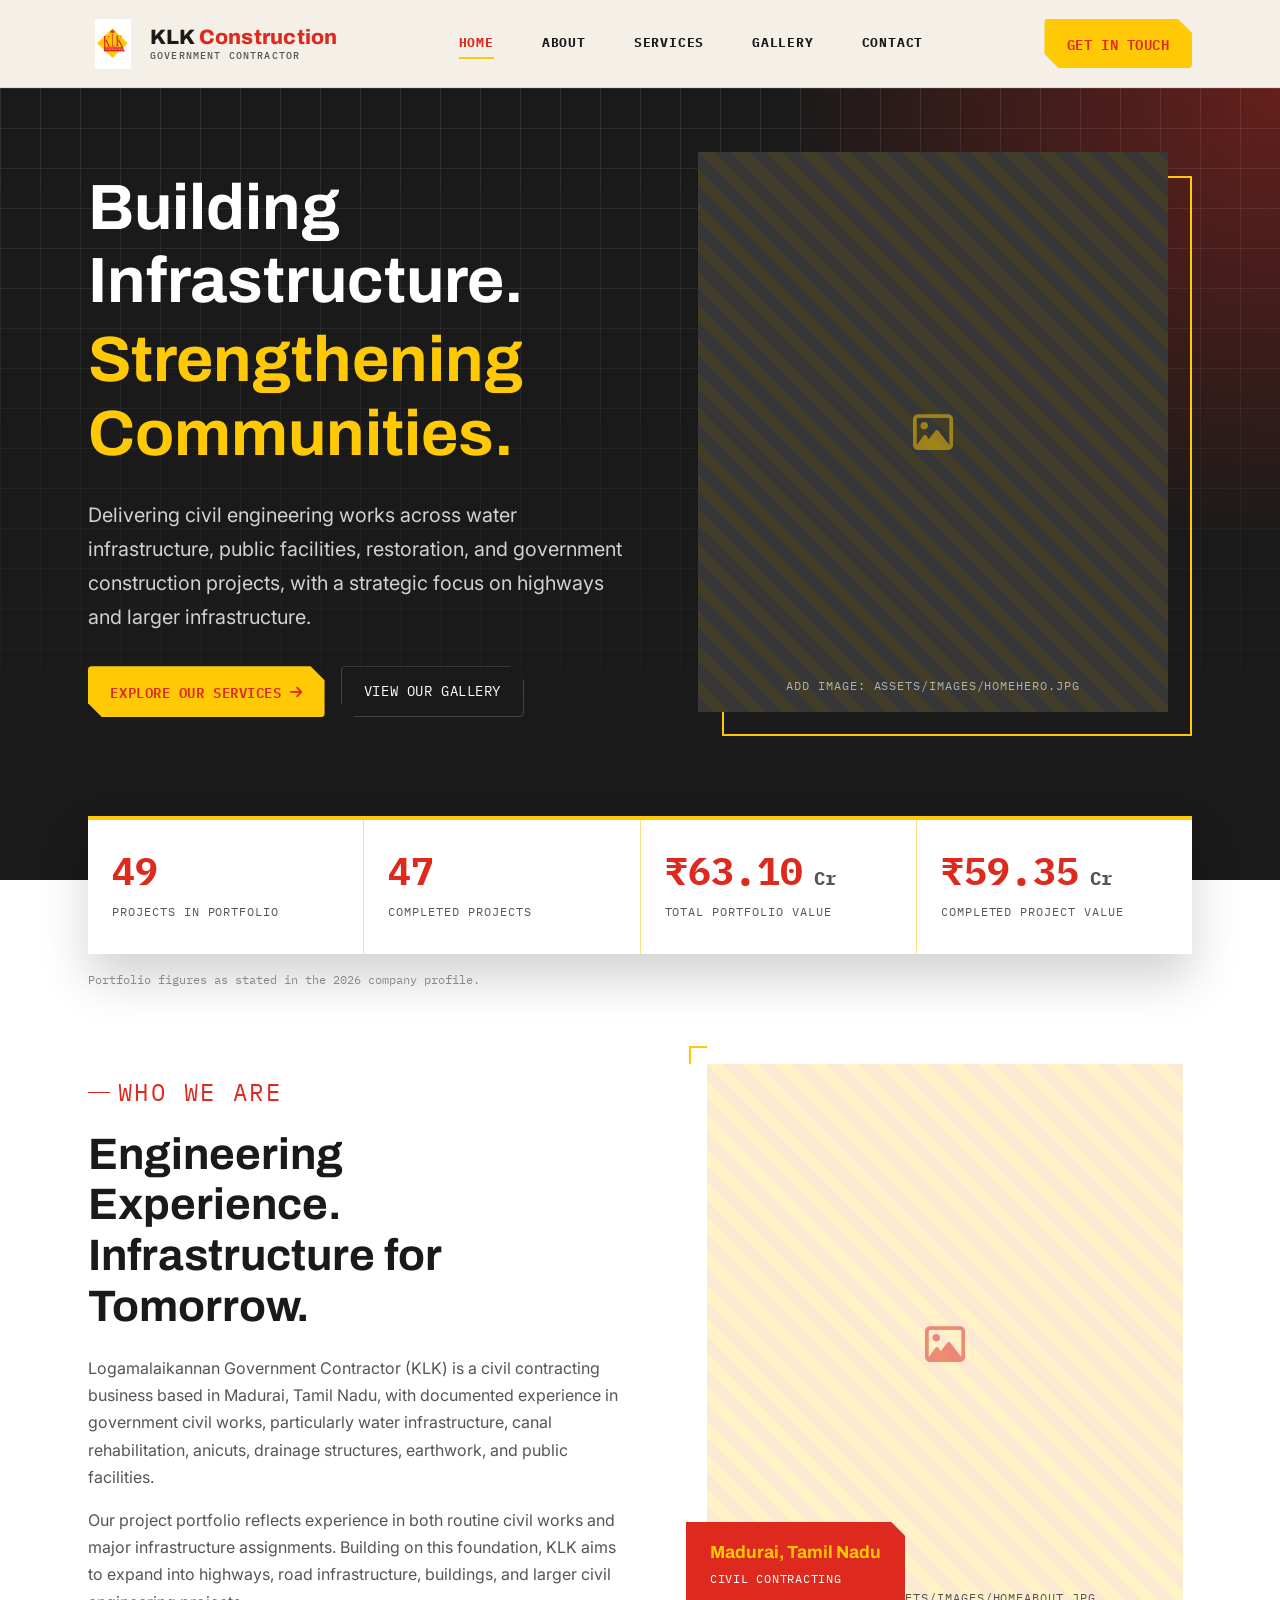
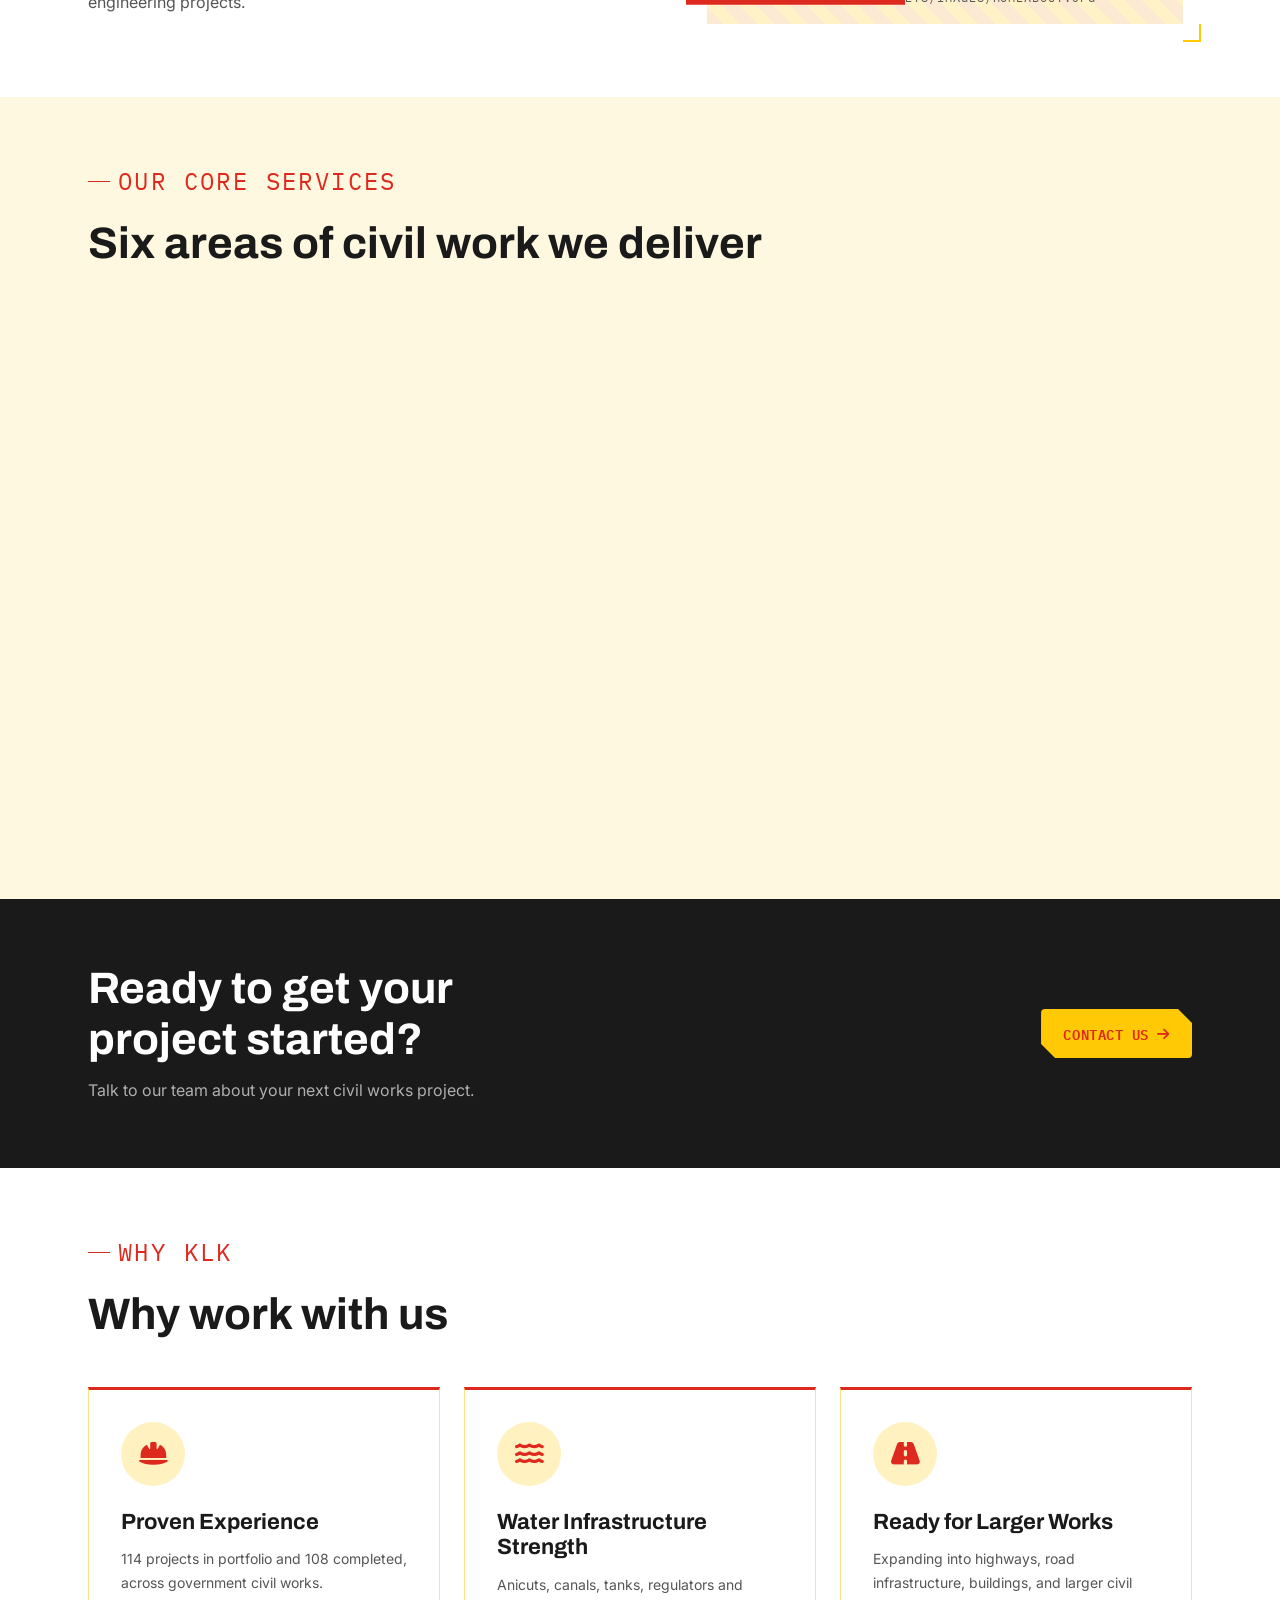
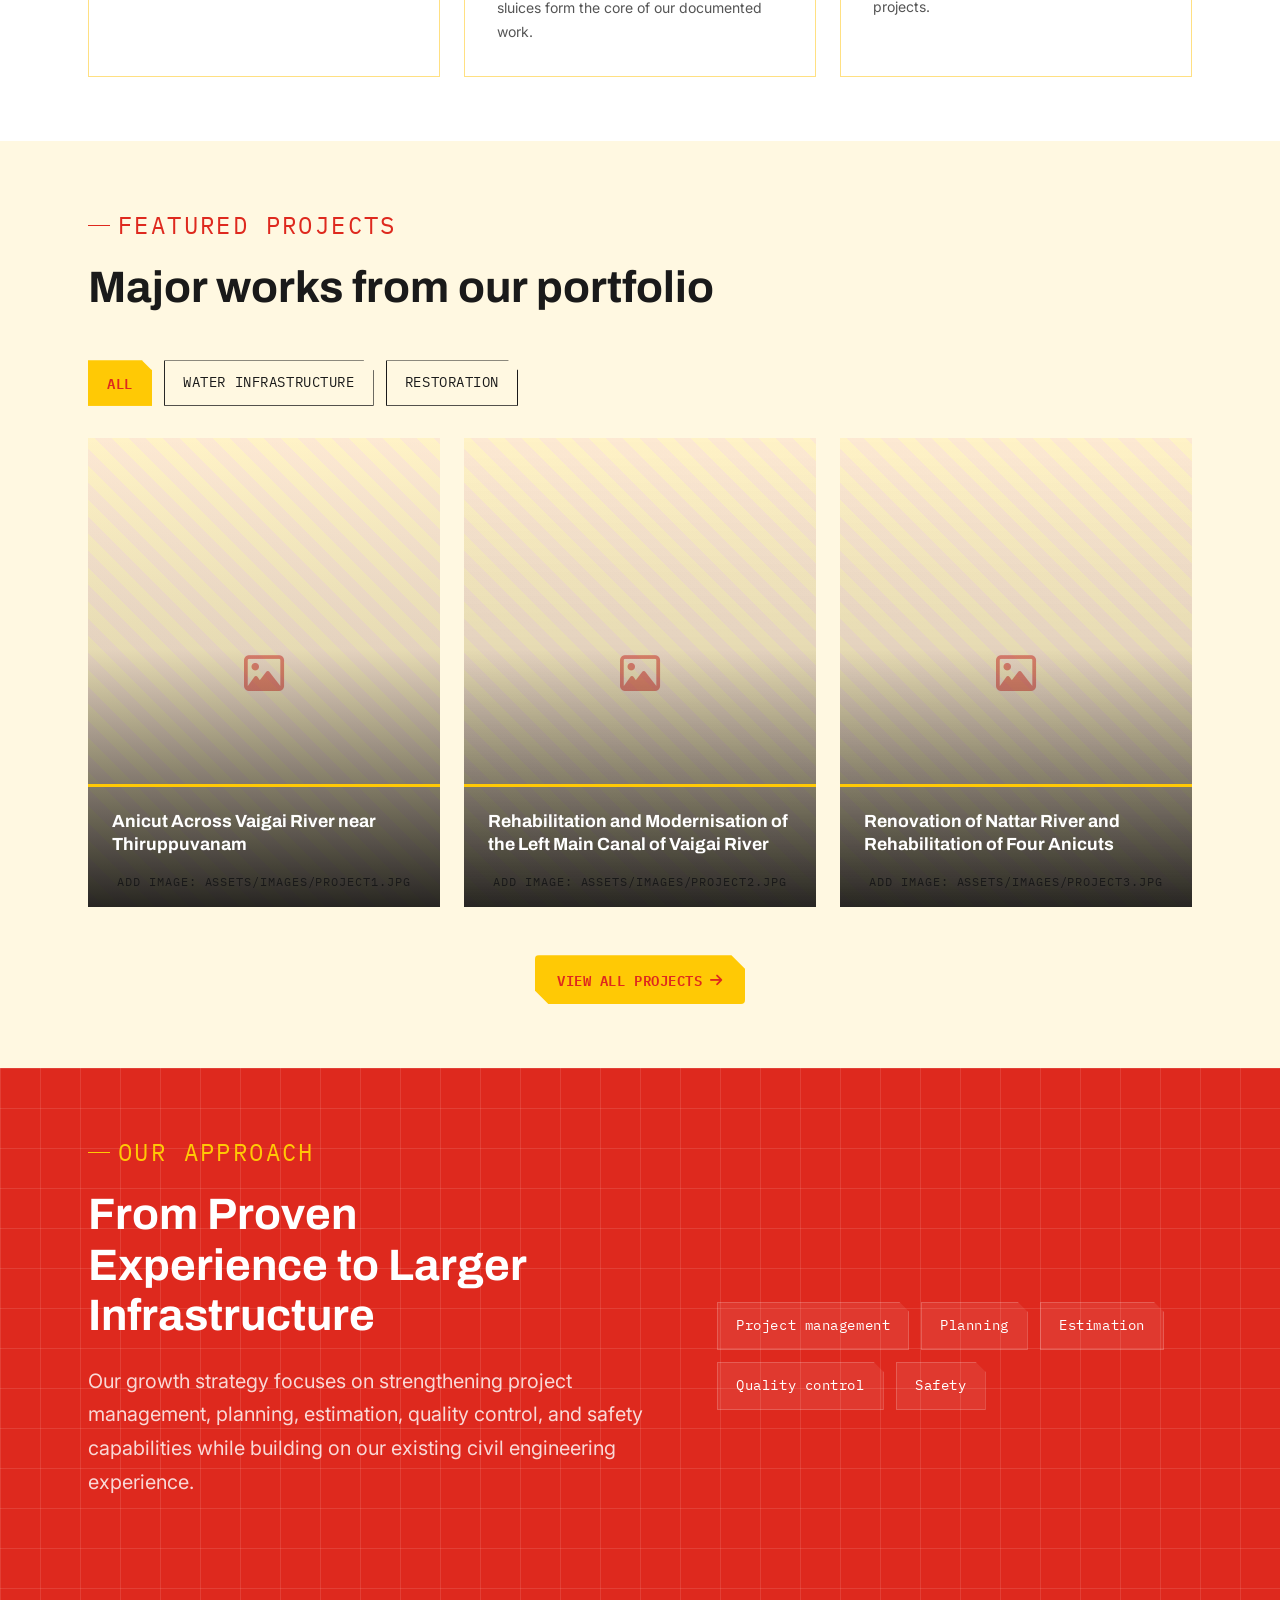
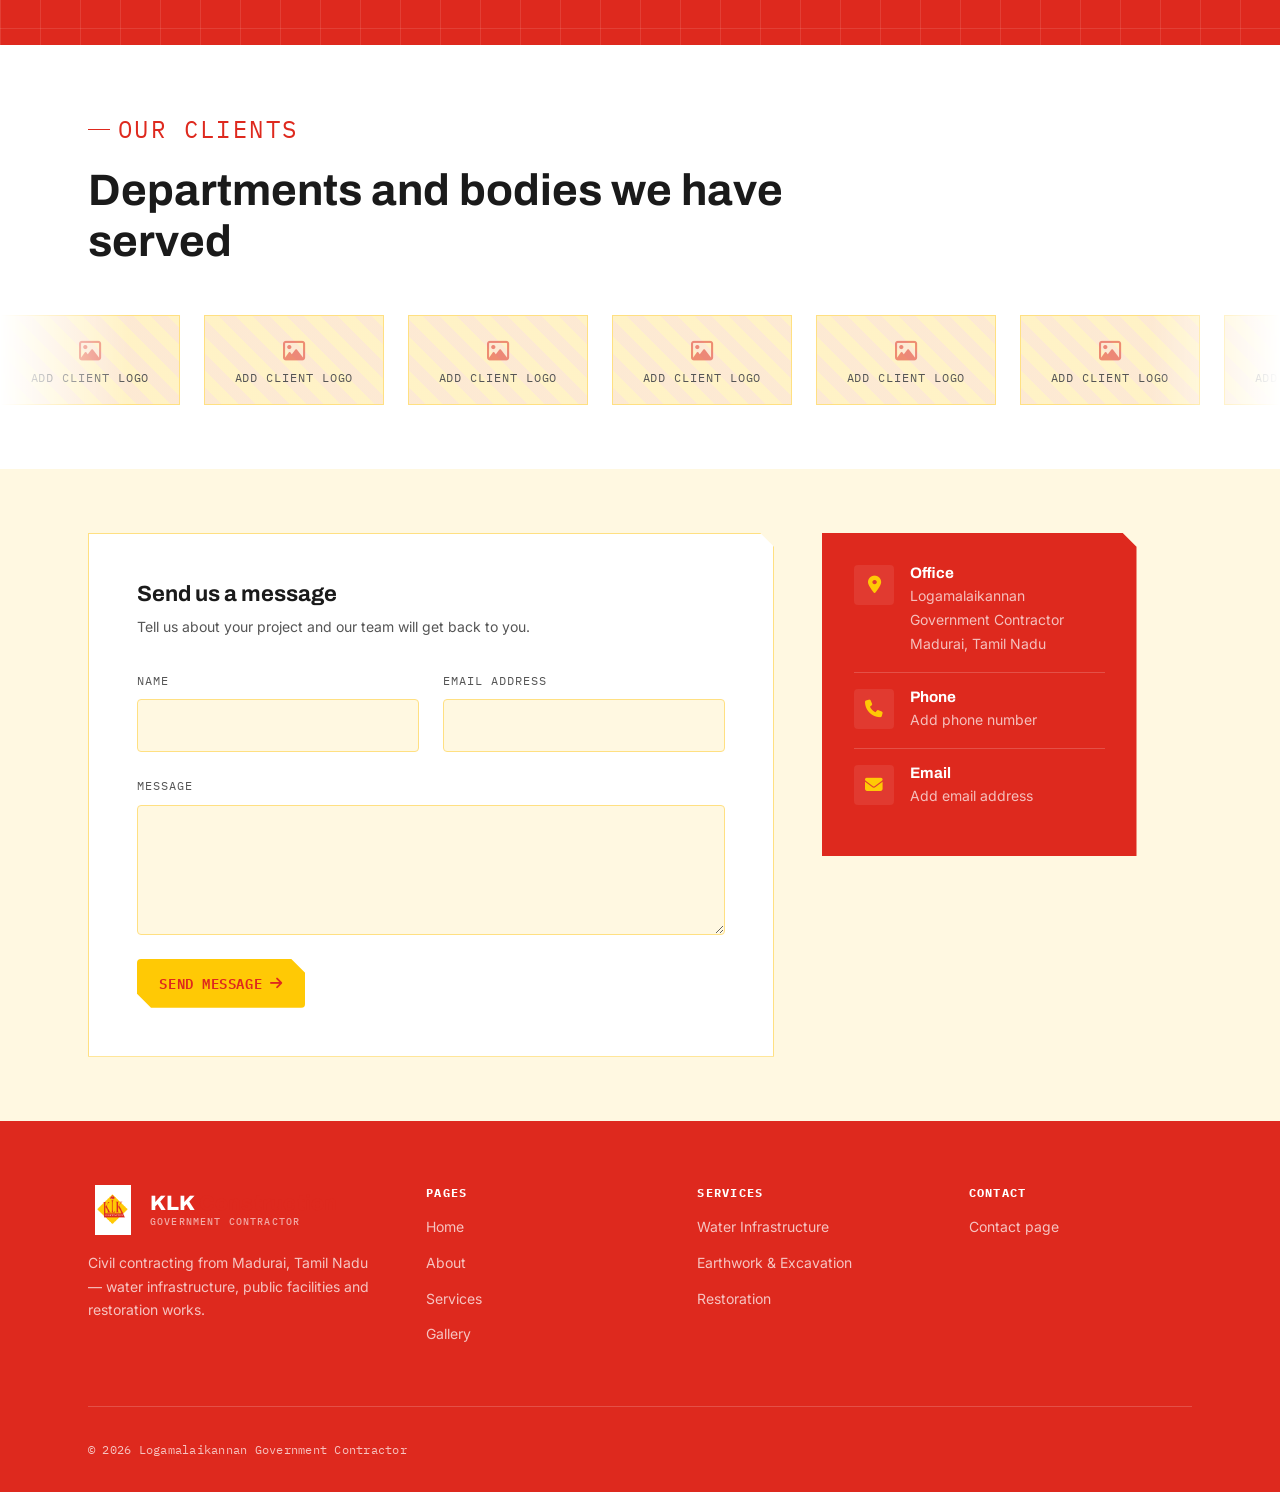
==== commit 76e37a7a: "Gallery work" ====
--- a/project/index.html
+++ b/project/index.html
@@ -66,7 +66,7 @@
       <div class="container">
         <div class="hero__layout">
           <div class="hero__content">
-            <p class="eyebrow eyebrow--light hero__brand">KLK | Logamalaikannan Government Contractor</p>
+            <!-- <p class="eyebrow eyebrow--light hero_ _brand">KLK </p> -->
             <h1 class="hero__title">
               <span class="hero__line"><span>Building Infrastructure.</span></span>
               <span class="hero__line"><span>Strengthening Communities.</span></span>
--- a/project/index.css
+++ b/project/index.css
@@ -174,6 +174,7 @@
 .hero .ph::after { color: rgba(255, 255, 255, 0.6); }
 .hero .ph i { color: var(--color-accent); }
 .hero__media img { animation: heroZoom 22s ease-in-out infinite alternate; }
+
 
 /* Stats strip overlapping the hero edge */
 .hero-stats {
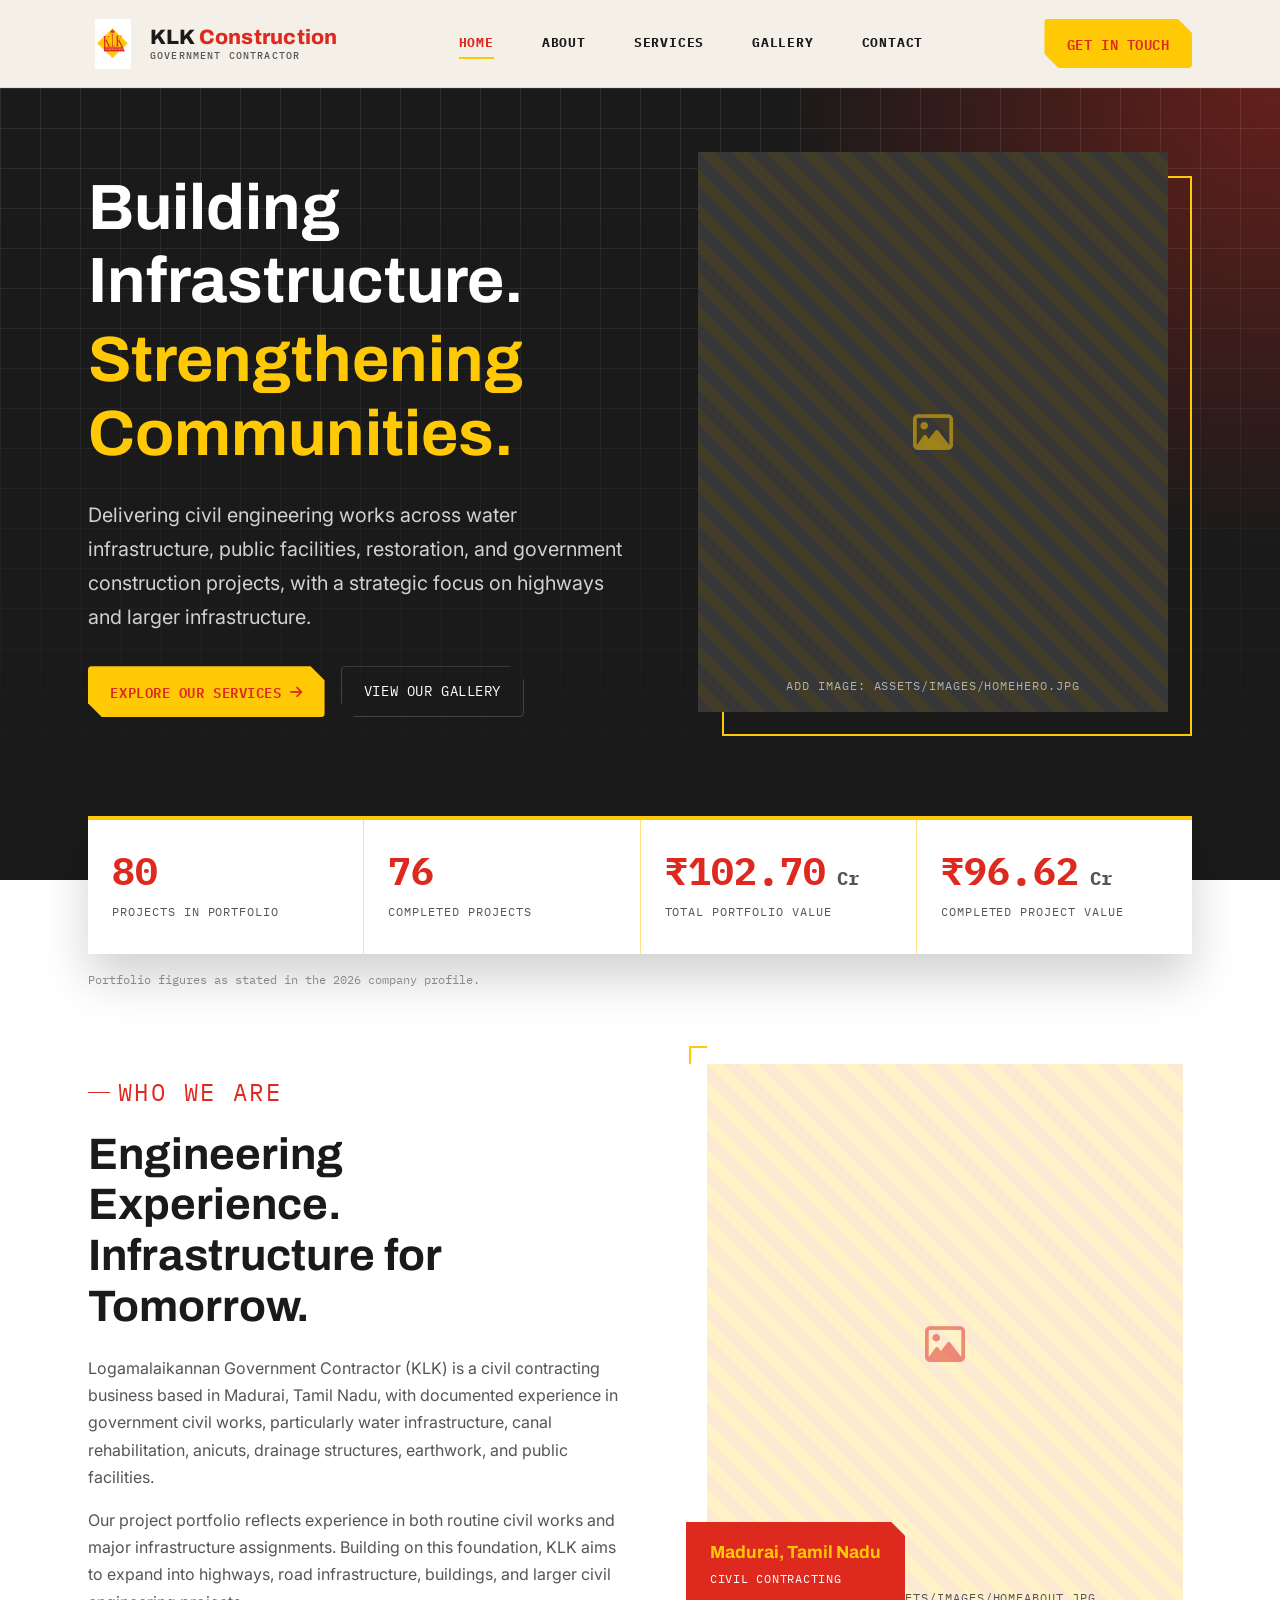
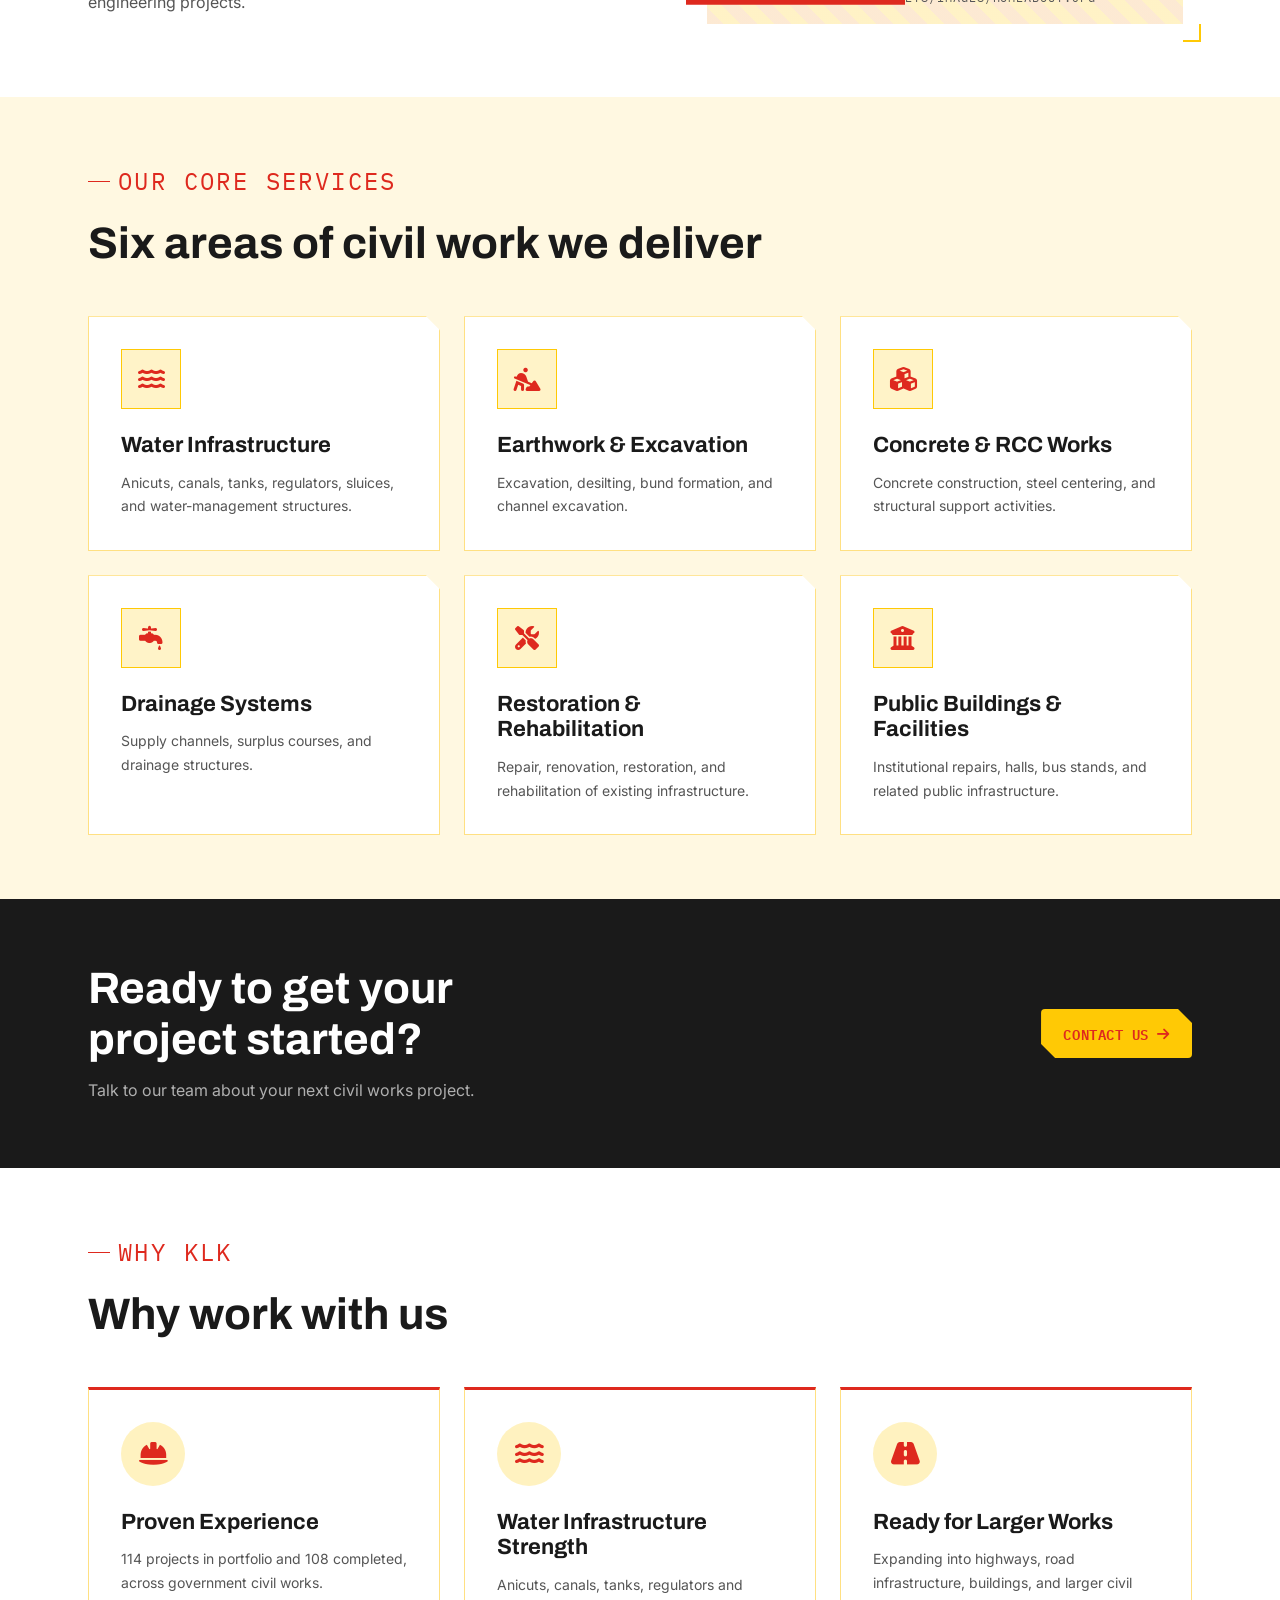
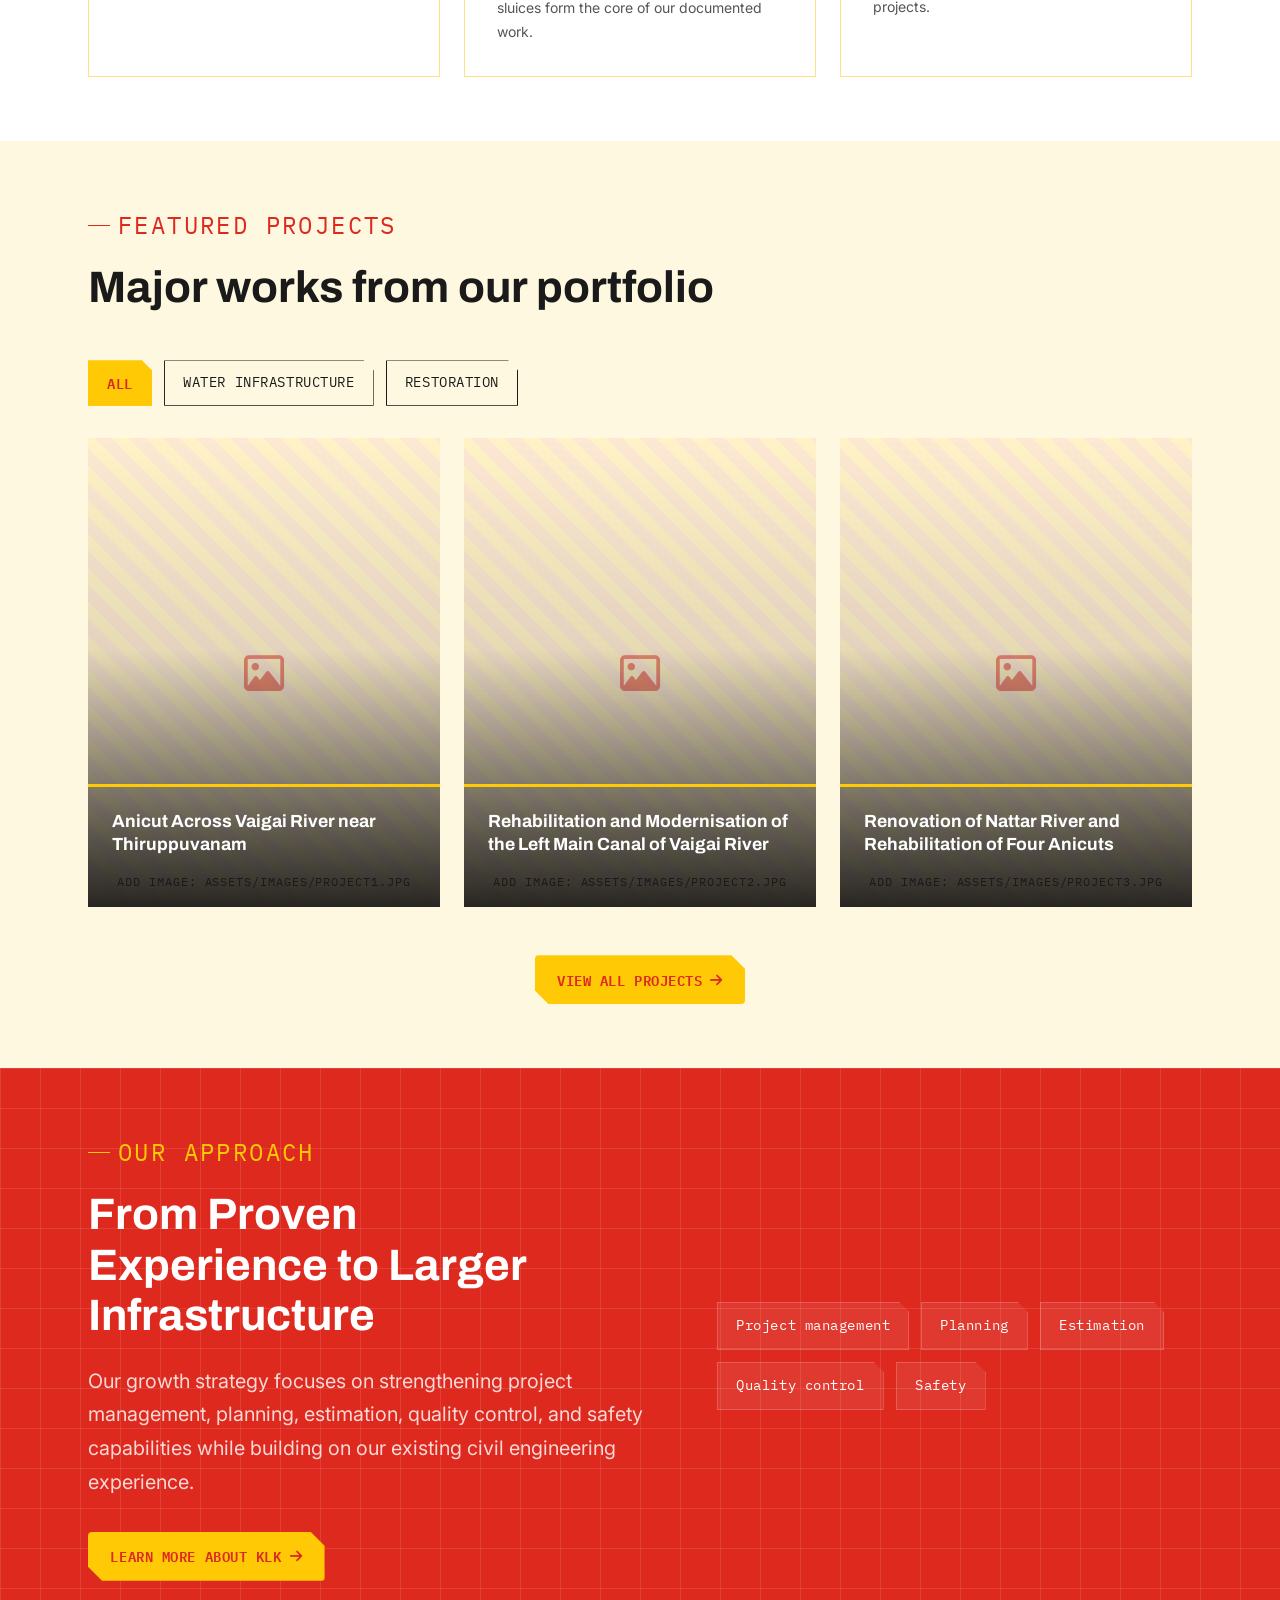
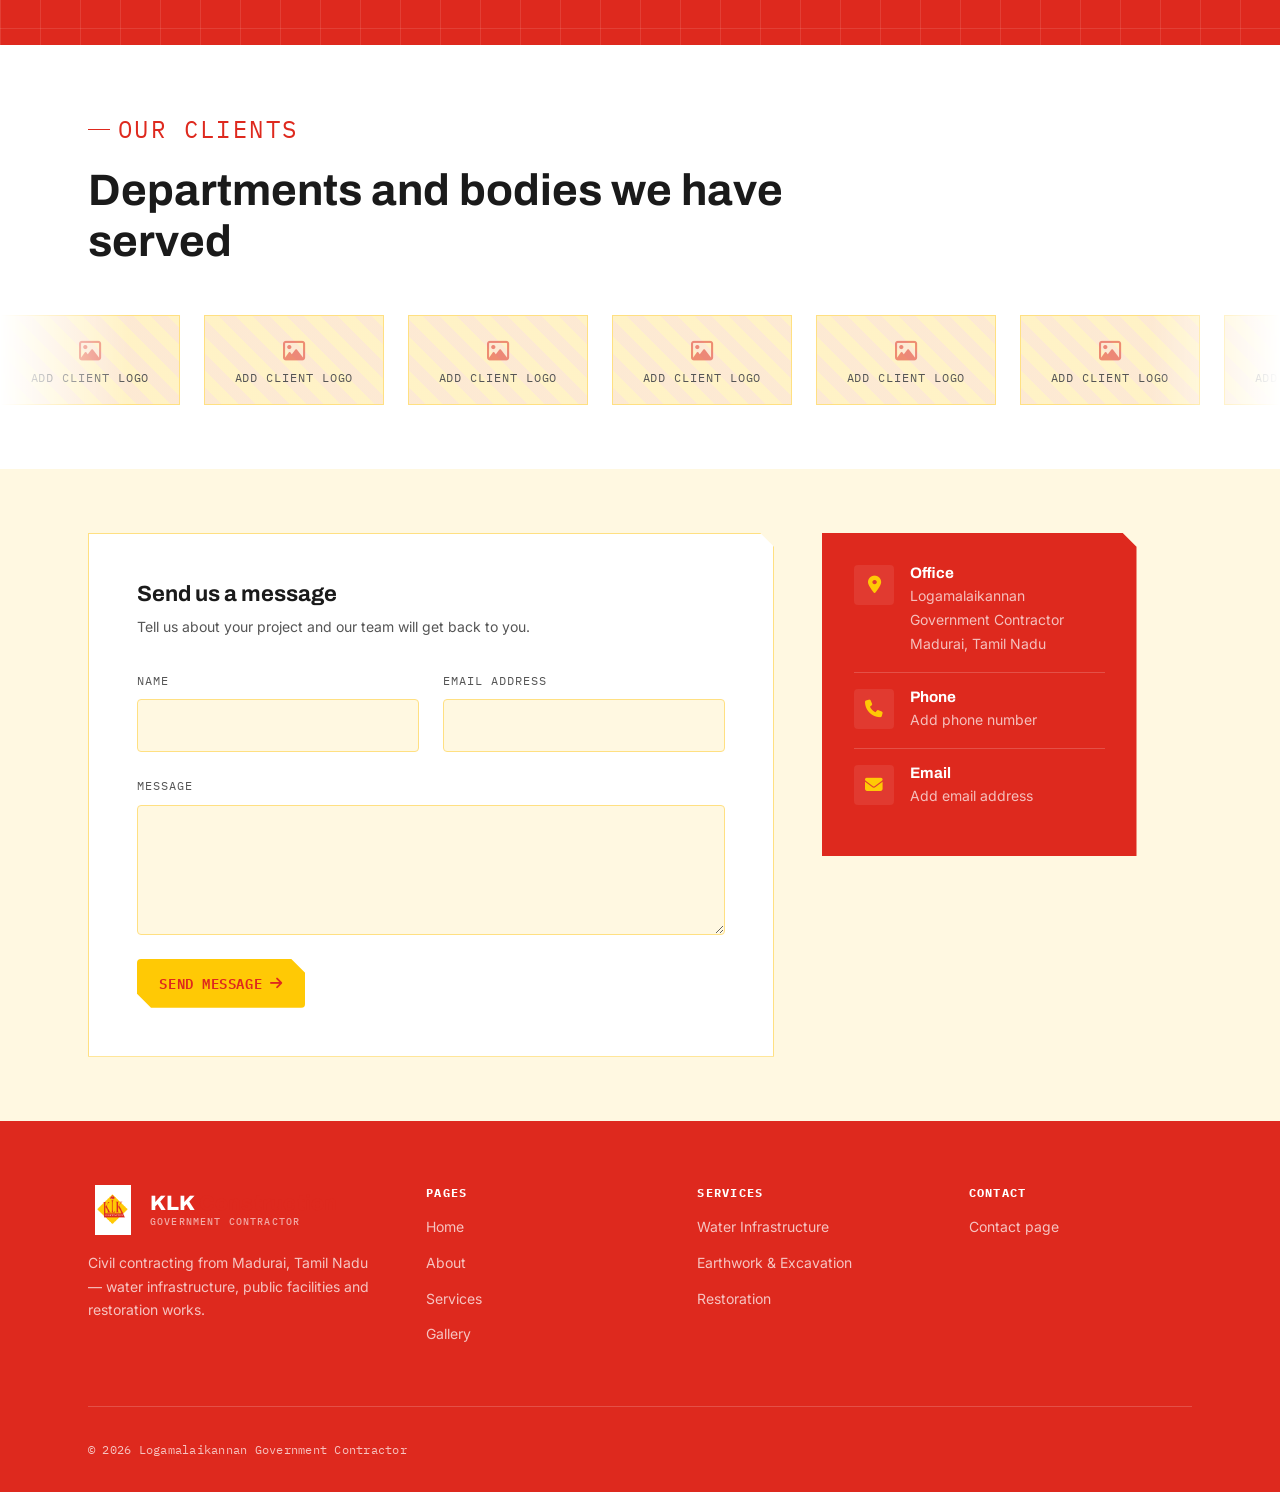
==== commit a1f489d5: "overall check" ====
--- a/project/index.html
+++ b/project/index.html
@@ -39,7 +39,7 @@
 
       <div class="navbar__actions">
         <a href="contact.html" class="btn btn--primary navbar__cta">Get in touch</a>
-        <button class="navbar__toggle" id="navToggle" aria-label="Open menu" aria-expanded="false">
+        <button class="navbar__toggle" id="navToggle" aria-label="Open menu" aria-controls="navMobile" aria-expanded="false">
           <span></span><span></span><span></span>
         </button>
       </div>
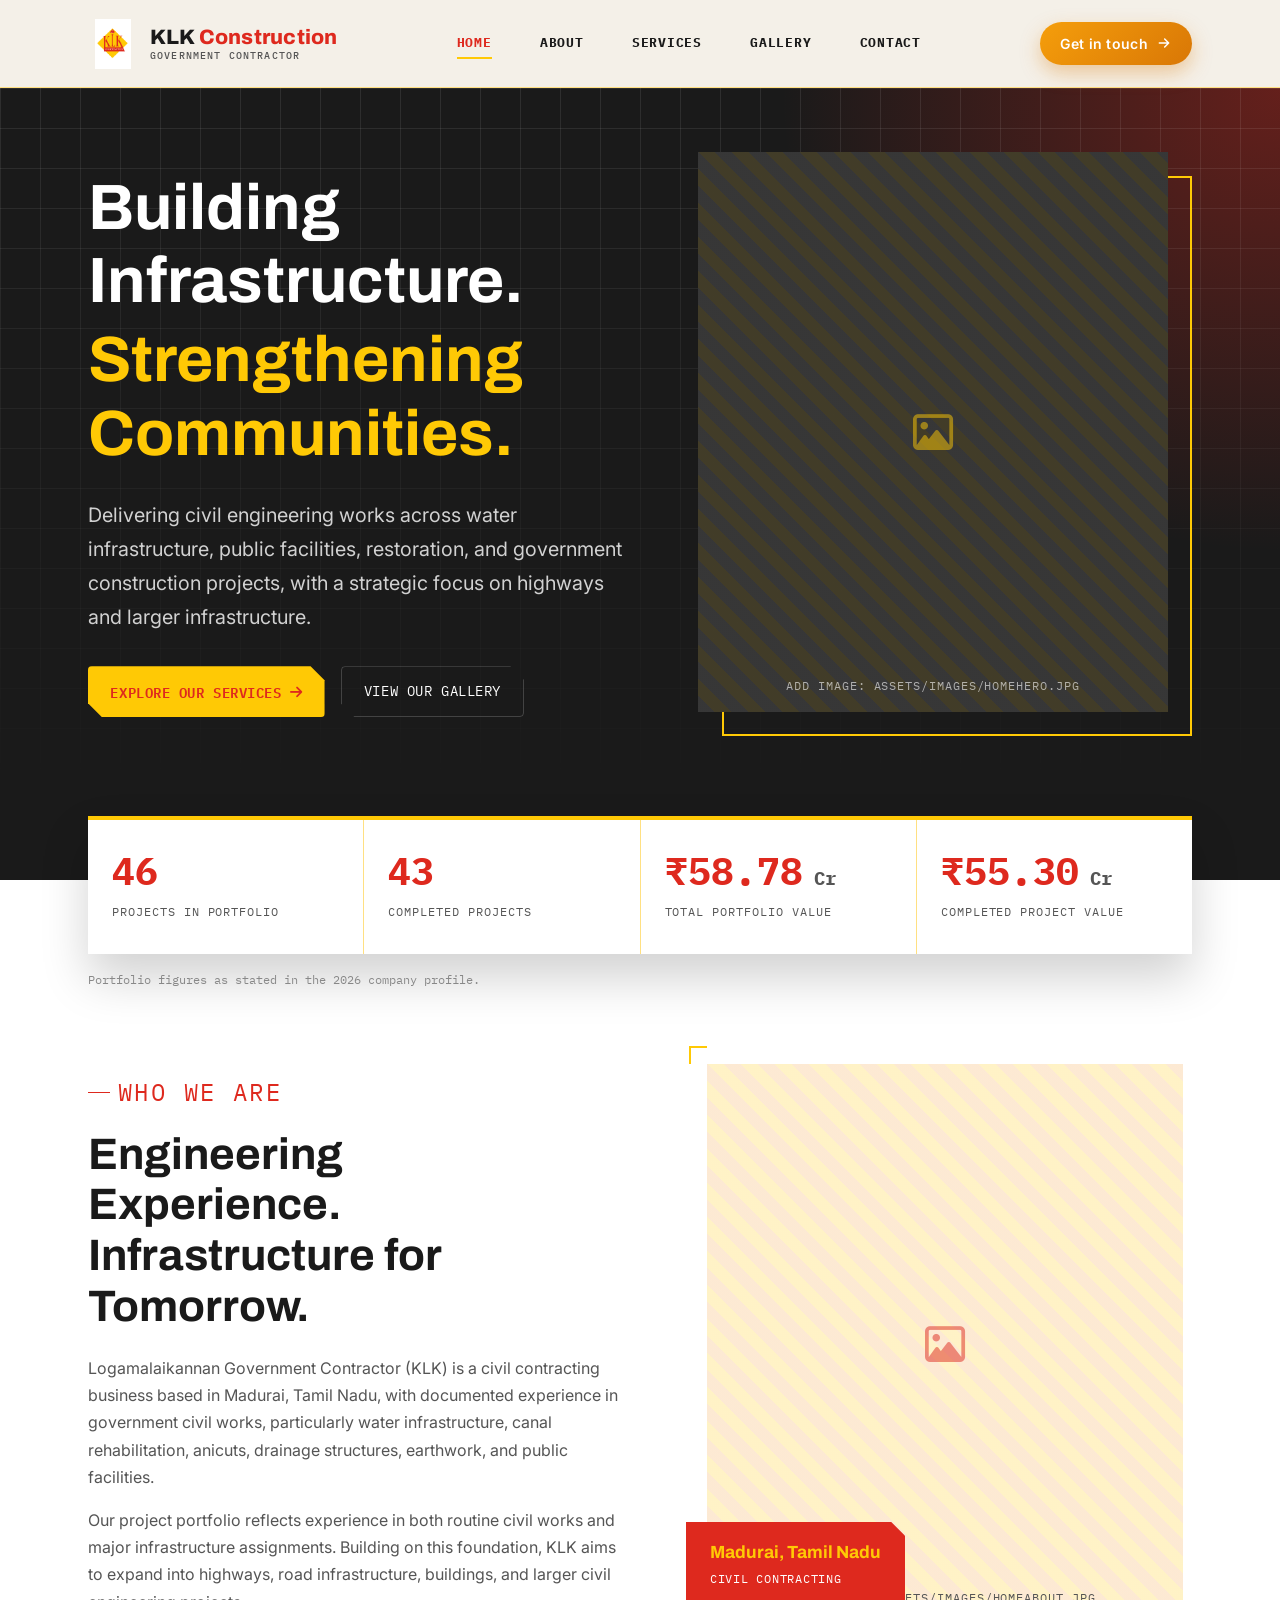
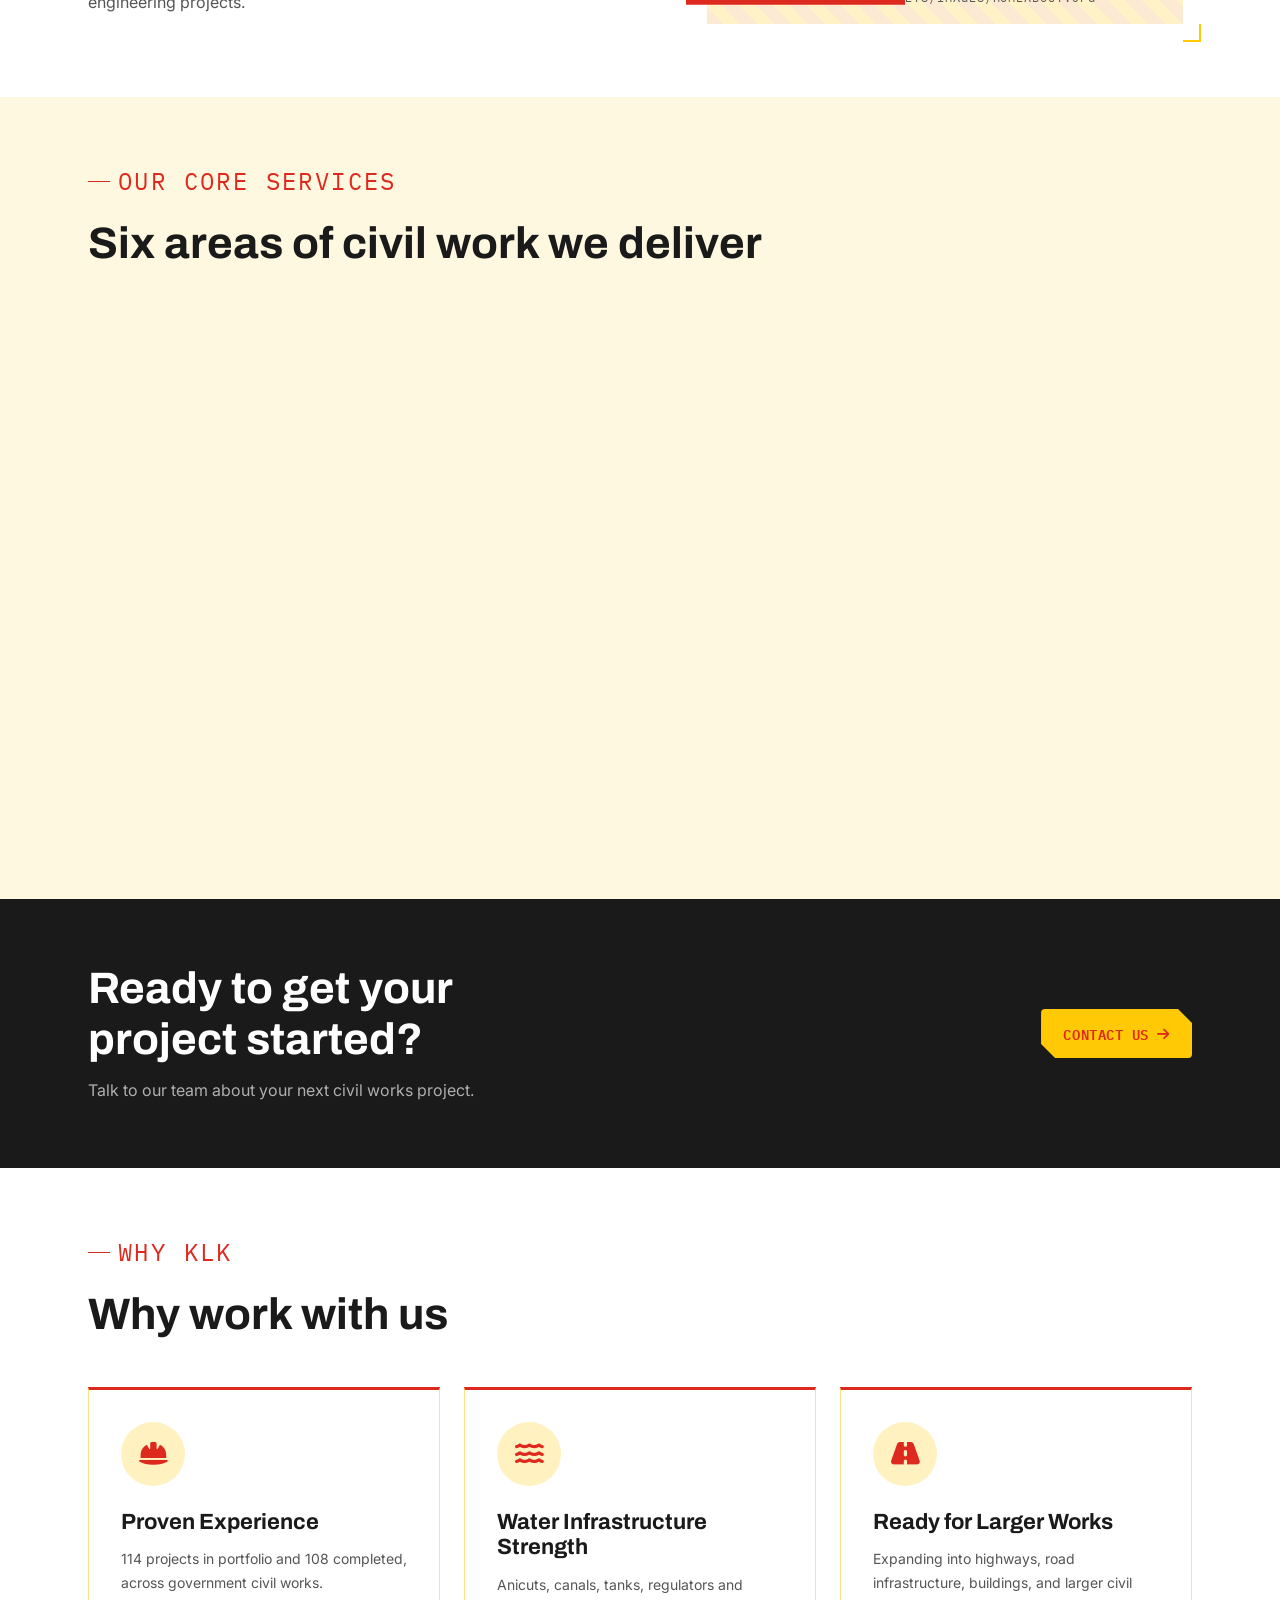
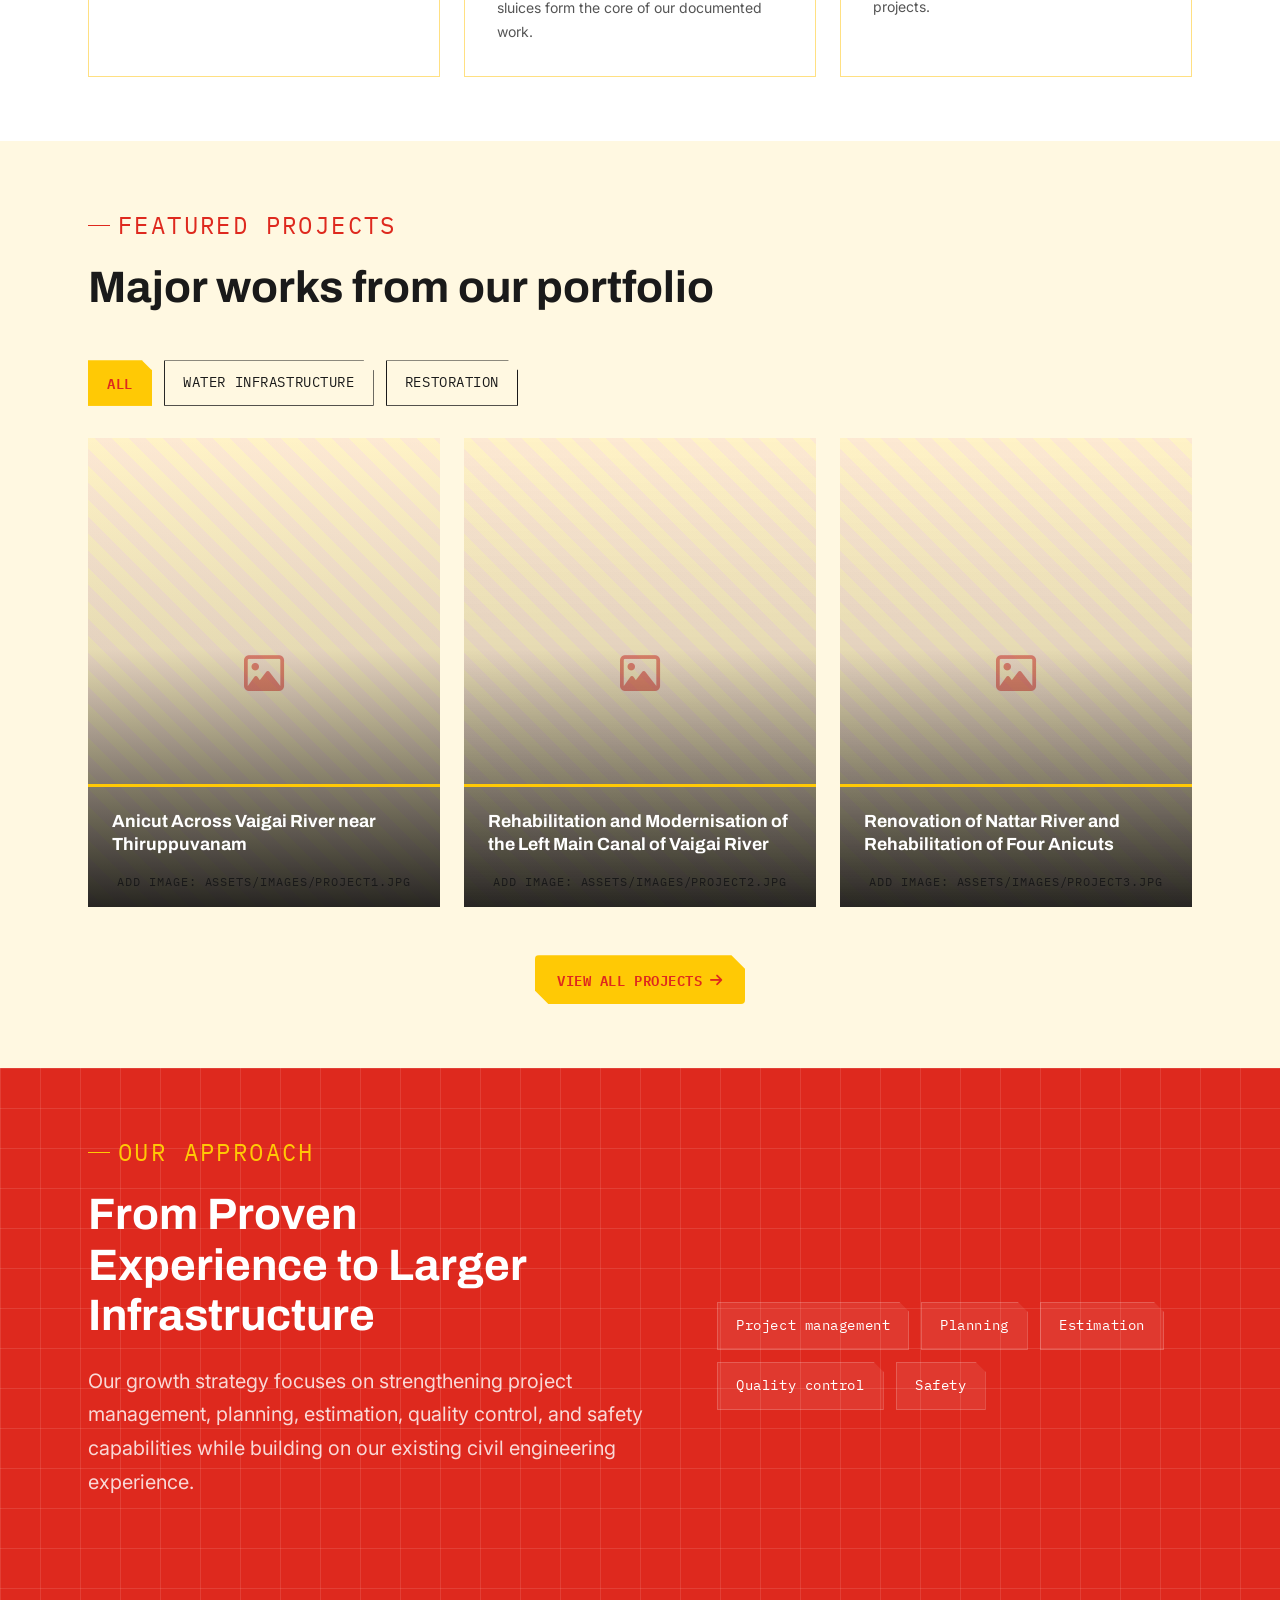
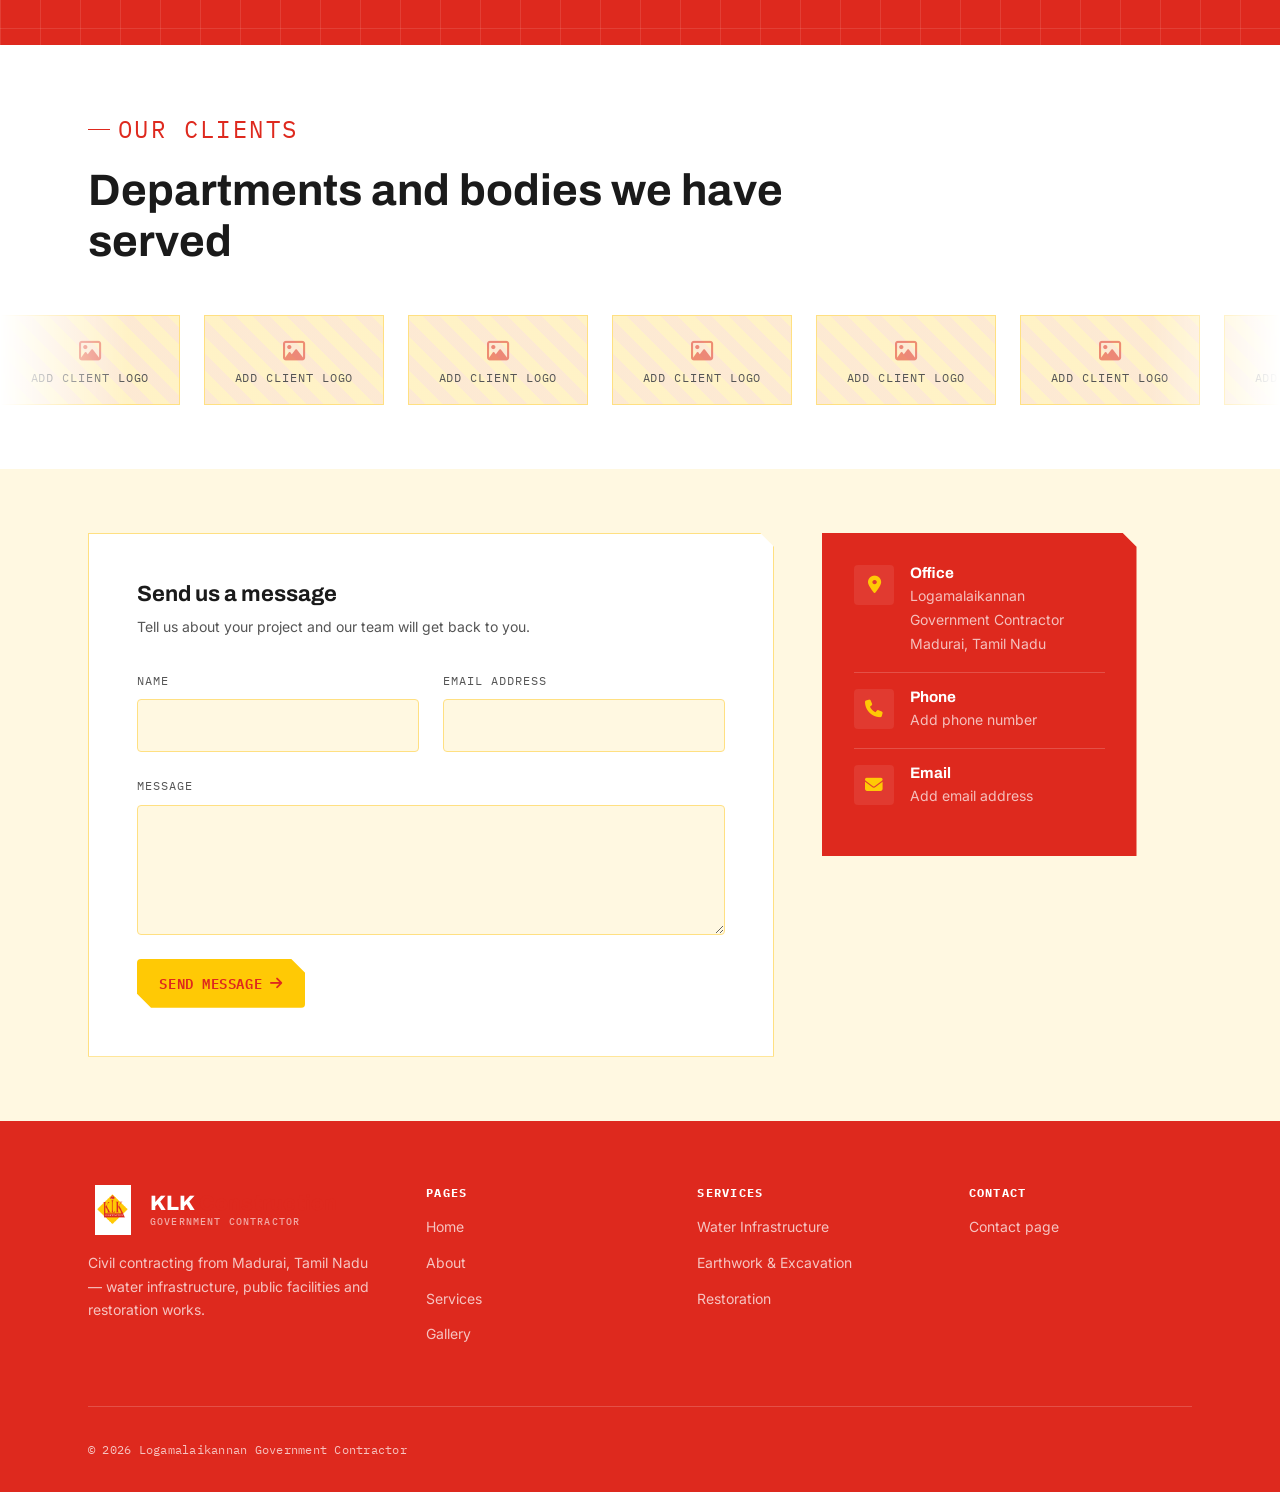
==== commit 86b60511: "button added in nav and make all nav style in style.css" ====
--- a/project/index.html
+++ b/project/index.html
@@ -38,8 +38,13 @@
       </nav>
 
       <div class="navbar__actions">
-        <a href="contact.html" class="btn btn--primary navbar__cta">Get in touch</a>
-        <button class="navbar__toggle" id="navToggle" aria-label="Open menu" aria-controls="navMobile" aria-expanded="false">
+        <a href="contact.html" class="klk-getintouch-btn">
+          Get in touch
+          <svg viewBox="0 0 24 24" width="16" height="16" fill="none" stroke="currentColor" stroke-width="2.2" stroke-linecap="round" stroke-linejoin="round" aria-hidden="true">
+            <path d="M5 12h14M13 6l6 6-6 6"/>
+          </svg>
+        </a>
+        <button class="navbar__toggle" id="navToggle" type="button" aria-label="Open menu" aria-expanded="false">
           <span></span><span></span><span></span>
         </button>
       </div>
@@ -425,23 +430,9 @@
   </footer>
 
   <script src="https://unpkg.com/aos@2.3.4/dist/aos.js"></script>
+  <script src="js/main.js"></script>
   <script>
     AOS.init({ once: true, offset: 80 });
-
-    // Navbar shrink on scroll
-    const navbar = document.getElementById("navbar");
-    const onScroll = () => navbar.classList.toggle("is-shrunk", window.scrollY > 20);
-    window.addEventListener("scroll", onScroll, { passive: true });
-    onScroll();
-
-    // Mobile menu
-    const toggle = document.getElementById("navToggle");
-    const mobile = document.getElementById("navMobile");
-    toggle.addEventListener("click", () => {
-      const open = toggle.classList.toggle("is-open");
-      mobile.classList.toggle("is-open", open);
-      toggle.setAttribute("aria-expanded", open);
-    });
 
     // Stat count-up (adds .is-done on the number box so animation.css glow plays)
     const counters = document.querySelectorAll("[data-count]");
--- a/project/css/style.css
+++ b/project/css/style.css
@@ -418,8 +418,8 @@
   gap: var(--space-5);
 }
 
-.navbar__cta {
-  display: none;
+.navbar__actions .klk-getintouch-btn {
+  display: inline-flex;
 }
 
 /* ================= Hamburger ================= */
@@ -498,15 +498,17 @@
     display: flex;
   }
 
-  .navbar__cta {
-    display: inline-flex;
-  }
-
   .navbar__toggle {
     display: none;
   }
 
   .navbar__mobile {
+    display: none;
+  }
+}
+
+@media (max-width: 1023px) {
+  .navbar__actions .klk-getintouch-btn {
     display: none;
   }
 }
@@ -1276,9 +1278,66 @@
   pointer-events: auto;
 }
 
+
+/* <--klk .klk getintouch button navbar --> */
+.klk-getintouch-btn {
+  position: relative;
+  display: inline-flex;
+  align-items: center;
+  gap: 8px;
+  padding: 10px 20px;
+  font-weight: 600;
+  font-size: 0.875rem;
+  letter-spacing: 0.3px;
+  color: #fff;
+  text-decoration: none;
+  background: linear-gradient(135deg, #f59e0b, #d97706);
+  border-radius: 999px;
+  overflow: hidden;
+  box-shadow: 0 8px 20px rgba(217, 119, 6, 0.35);
+  transition: transform 0.25s ease, box-shadow 0.25s ease;
+}
+
+.klk-getintouch-btn svg {
+  transition: transform 0.25s ease;
+}
+
+.klk-getintouch-btn::before {
+  content: "";
+  position: absolute;
+  top: 0;
+  left: -75%;
+  width: 50%;
+  height: 100%;
+  background: linear-gradient(120deg, transparent, rgba(255, 255, 255, 0.45), transparent);
+  transform: skewX(-20deg);
+}
+
+.klk-getintouch-btn:hover {
+  transform: translateY(-3px);
+  box-shadow: 0 12px 28px rgba(217, 119, 6, 0.5);
+}
+
+.klk-getintouch-btn:hover svg {
+  transform: translateX(5px);
+}
+
+.klk-getintouch-btn:hover::before {
+  left: 130%;
+  transition: left 0.6s ease;
+}
+
+.klk-getintouch-btn:active {
+  transform: translateY(-1px);
+}
+
+.klk-getintouch-btn:focus-visible {
+  outline: 3px solid rgba(245, 158, 11, 0.5);
+  outline-offset: 3px;
+}
 @media (prefers-reduced-motion: reduce) {
   .group-card__content,
   .group-card__desc {
     transition: none;
   }
-}+}
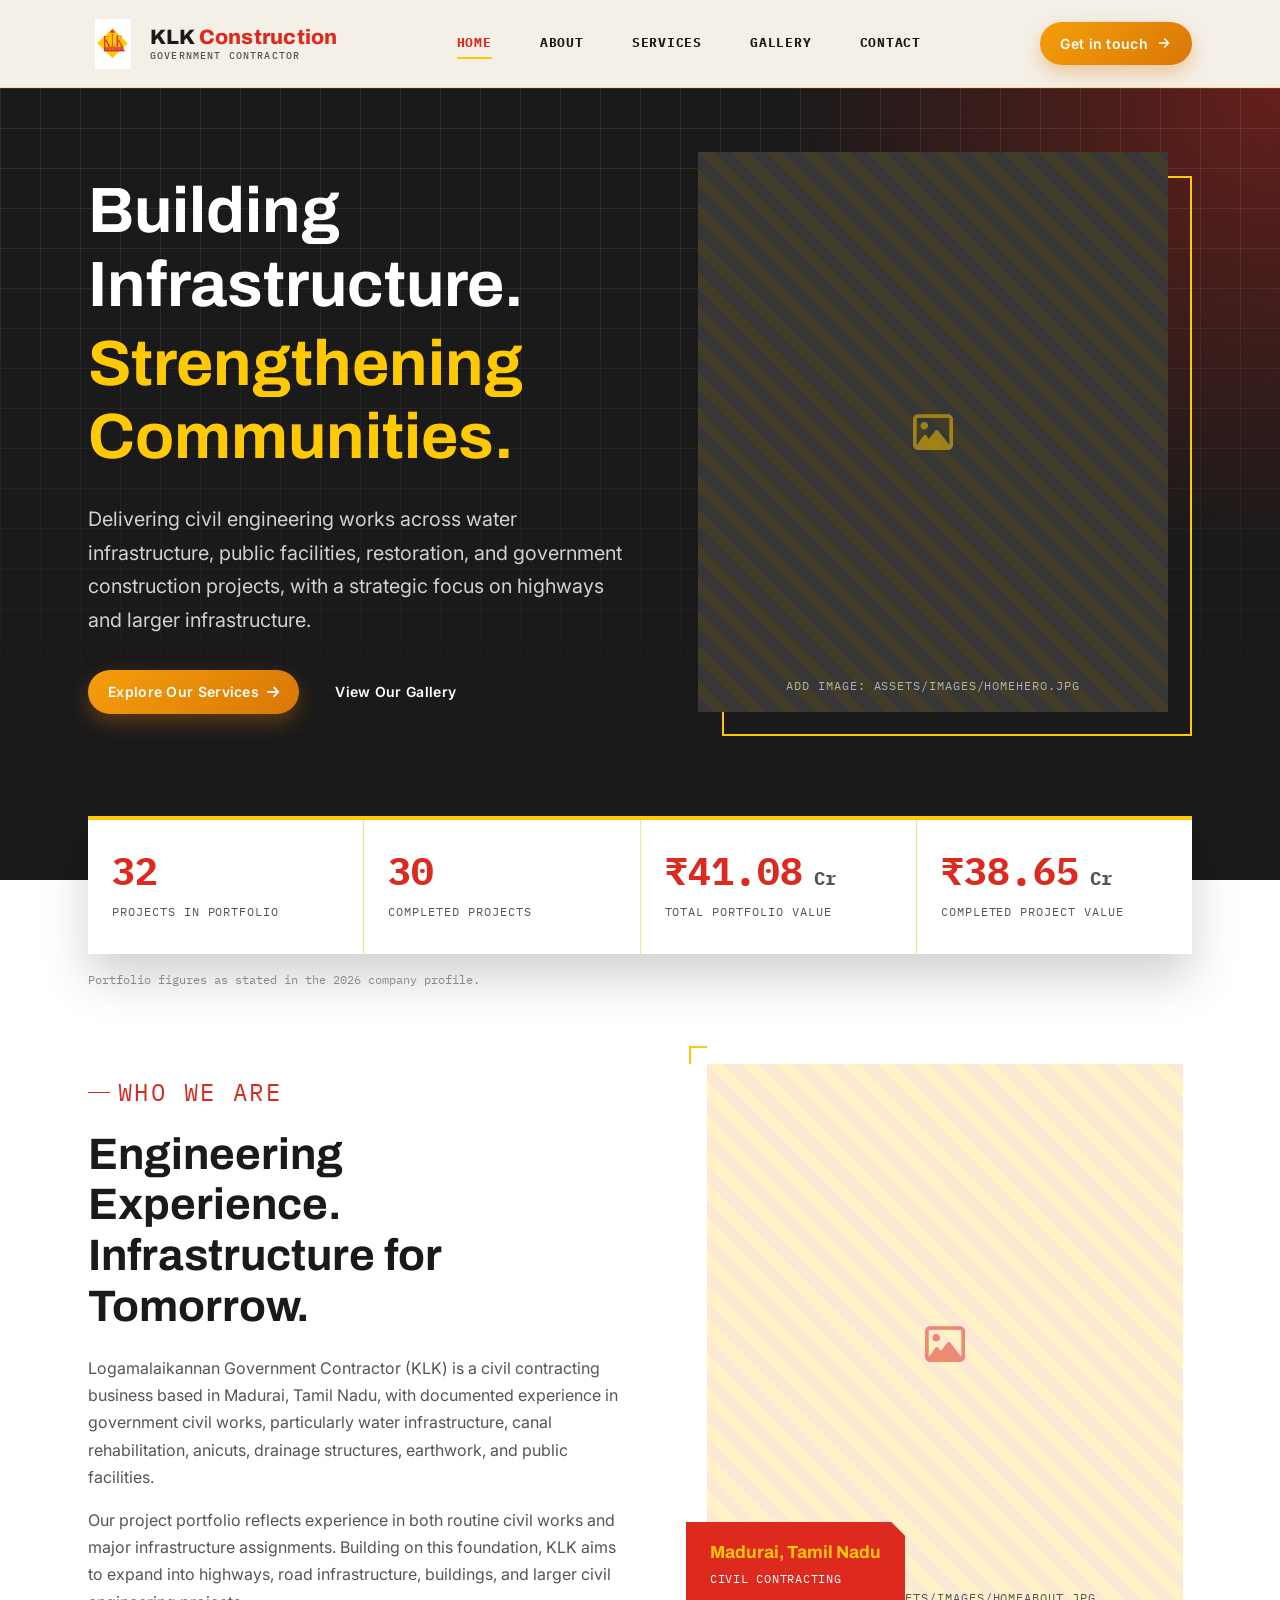
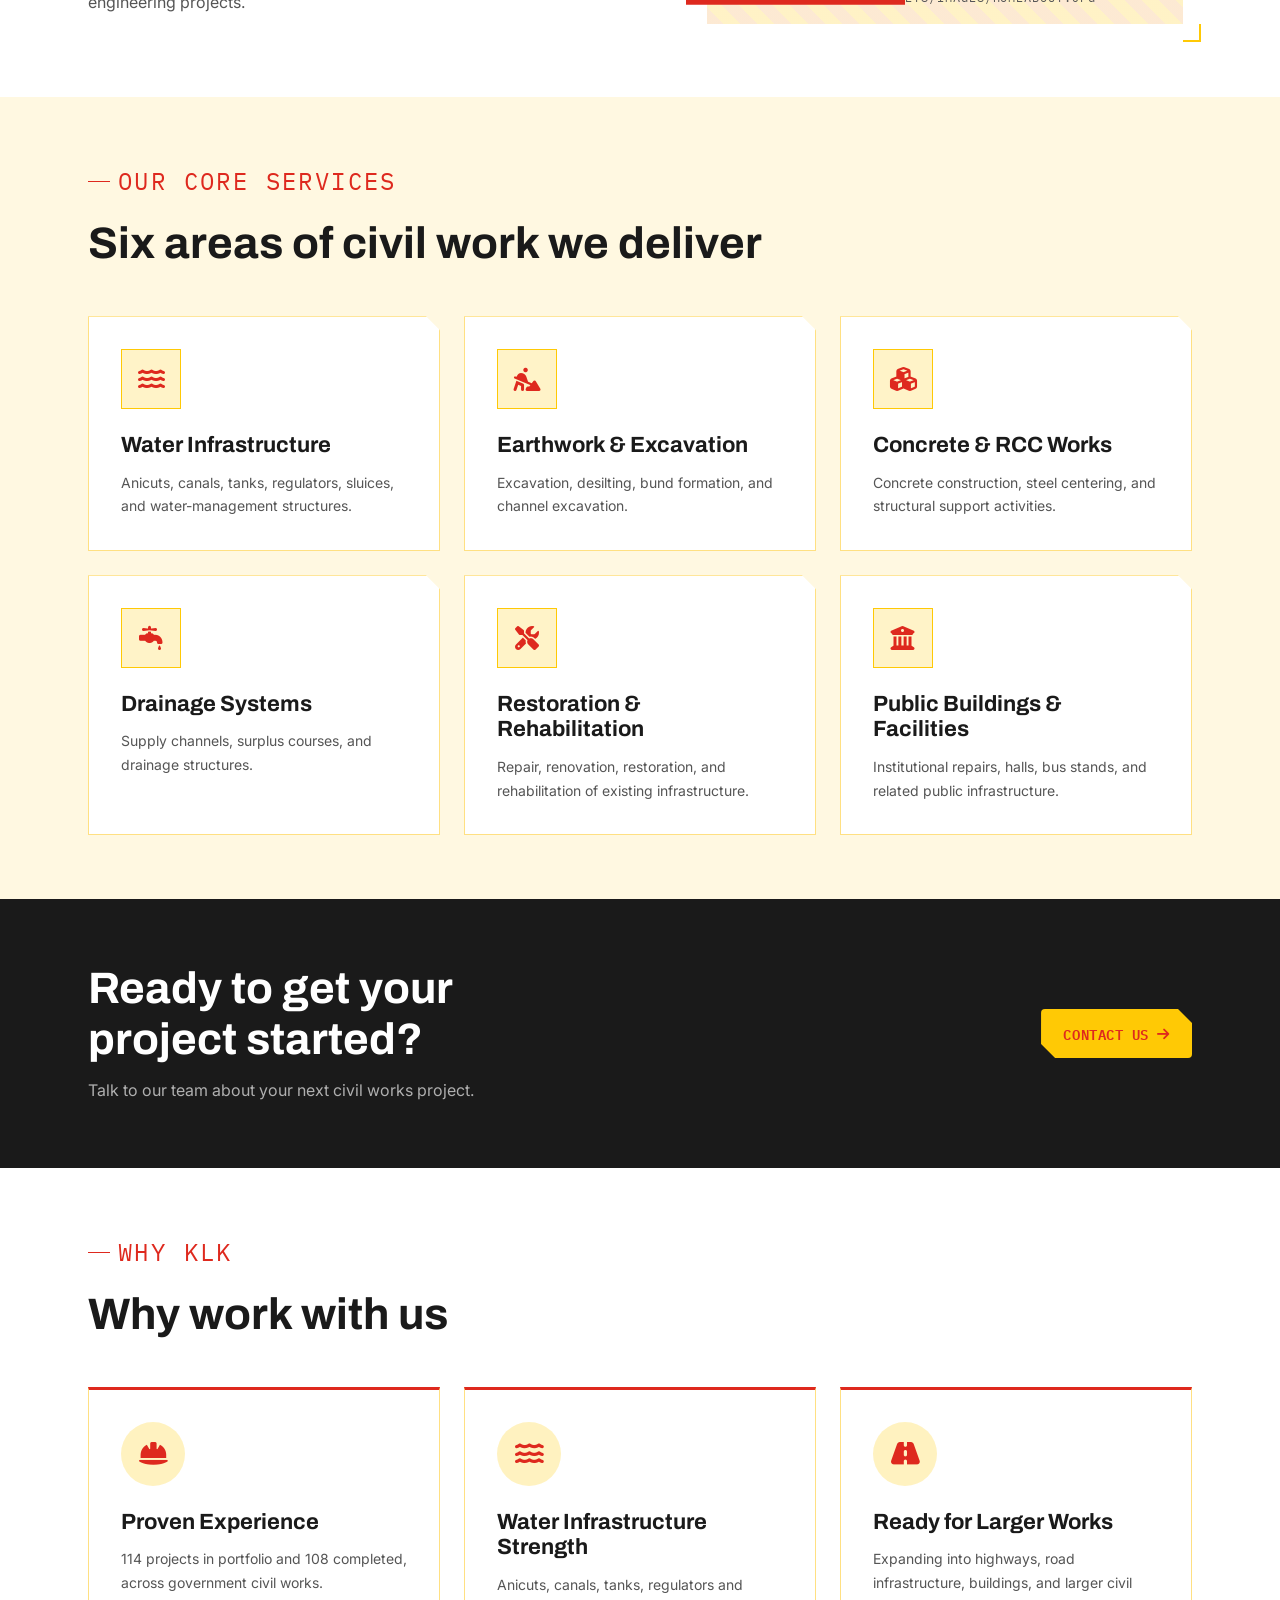
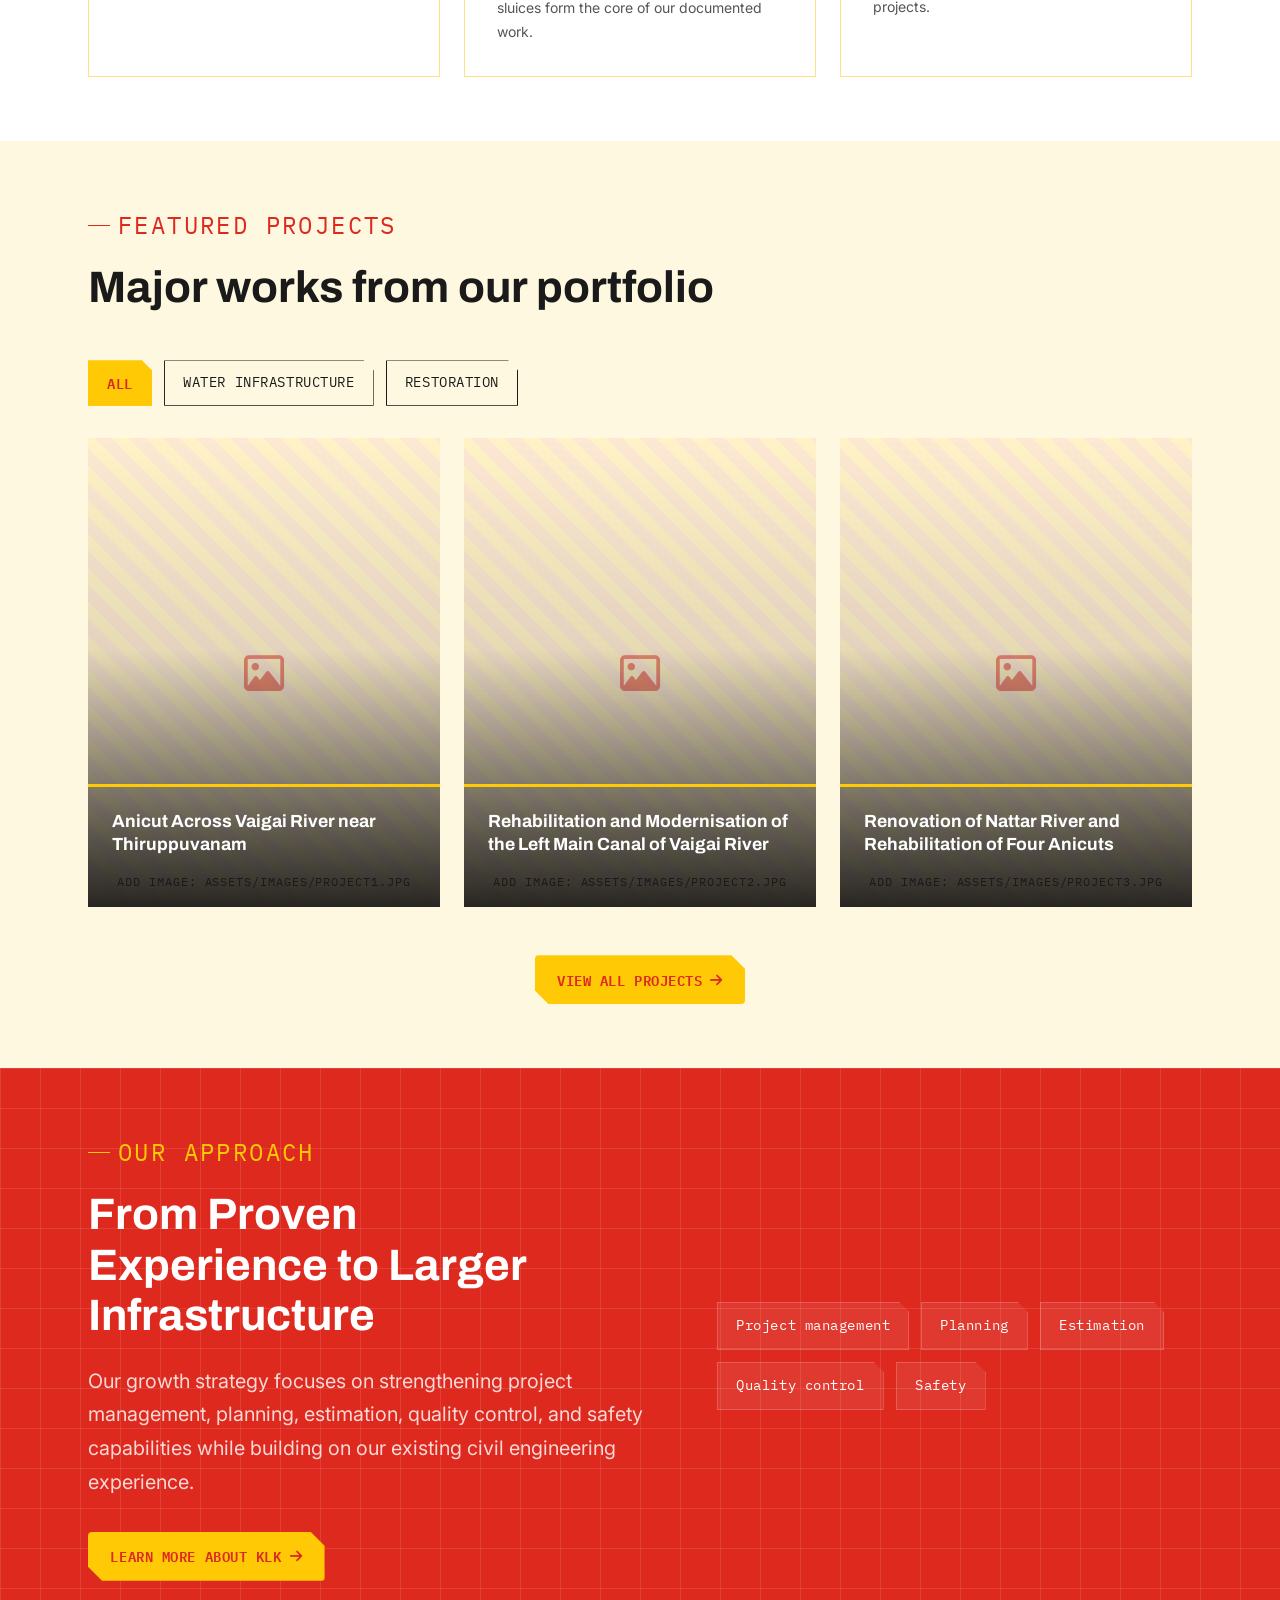
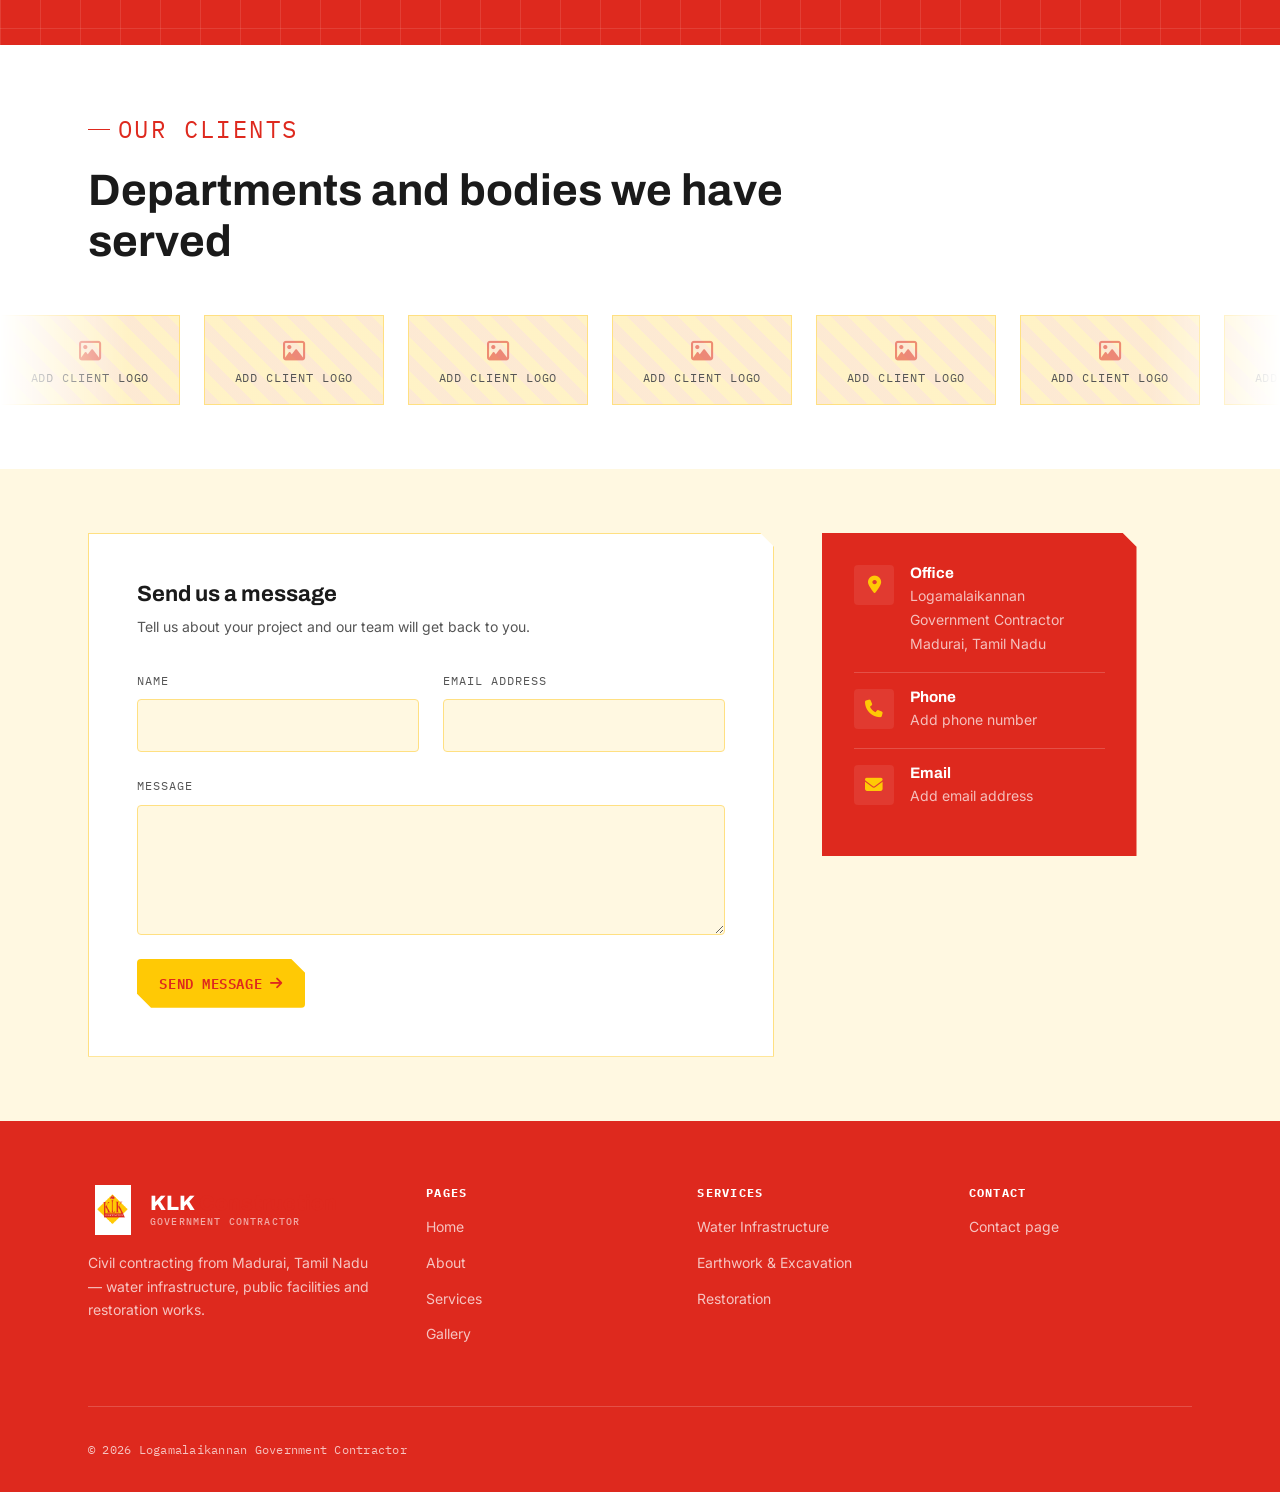
==== commit 12dc2a3e: "button change" ====
--- a/project/index.html
+++ b/project/index.html
@@ -80,8 +80,8 @@
               Delivering civil engineering works across water infrastructure, public facilities, restoration, and government construction projects, with a strategic focus on highways and larger infrastructure.
             </p>
             <div class="hero__actions">
-              <a href="services.html" class="btn btn--primary">Explore Our Services <i class="fa-solid fa-arrow-right"></i></a>
-              <a href="gallery.html" class="btn btn--outline-light">View Our Gallery</a>
+              <a href="services.html" class="klk-getintouch-btn">Explore Our Services <i class="fa-solid fa-arrow-right"></i></a>
+              <a href="gallery.html" class="klk-getintouch-btn dim">View Our Gallery</a>
             </div>
           </div>
 
--- a/project/css/style.css
+++ b/project/css/style.css
@@ -1280,6 +1280,7 @@
 
 
 /* <--klk .klk getintouch button navbar --> */
+
 .klk-getintouch-btn {
   position: relative;
   display: inline-flex;
@@ -1302,6 +1303,7 @@
   transition: transform 0.25s ease;
 }
 
+
 .klk-getintouch-btn::before {
   content: "";
   position: absolute;
@@ -1335,6 +1337,16 @@
   outline: 3px solid rgba(245, 158, 11, 0.5);
   outline-offset: 3px;
 }
+.klk-getintouch-btn.dim {
+  background: transparent;
+  box-shadow: none;
+}
+.klk-getintouch-btn.dim:hover {
+  background: rgba(245, 158, 11, 0.1); /* Subtle transparent orange overlay */
+  border-color: #d97706;
+  color: #ffffff;
+  box-shadow: 0 4px 15px rgba(245, 158, 11, 0.2);
+}
 @media (prefers-reduced-motion: reduce) {
   .group-card__content,
   .group-card__desc {
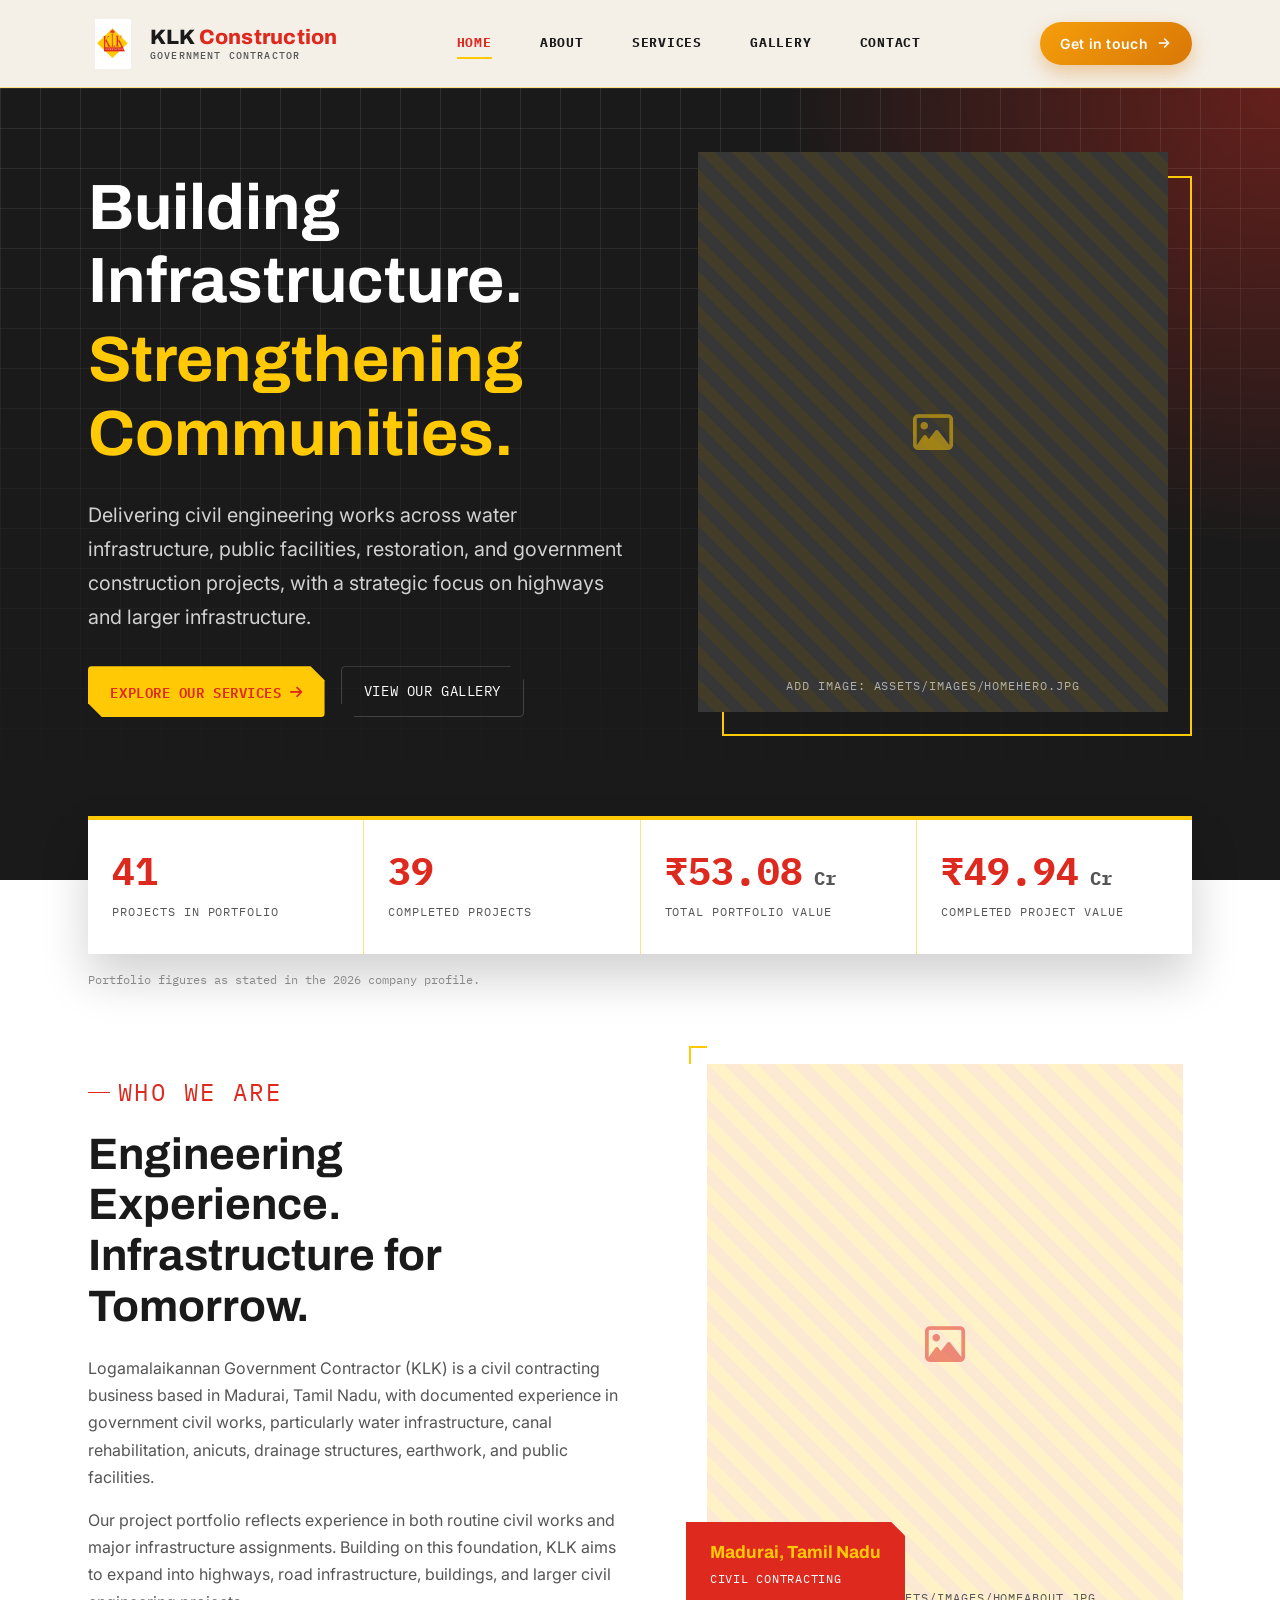
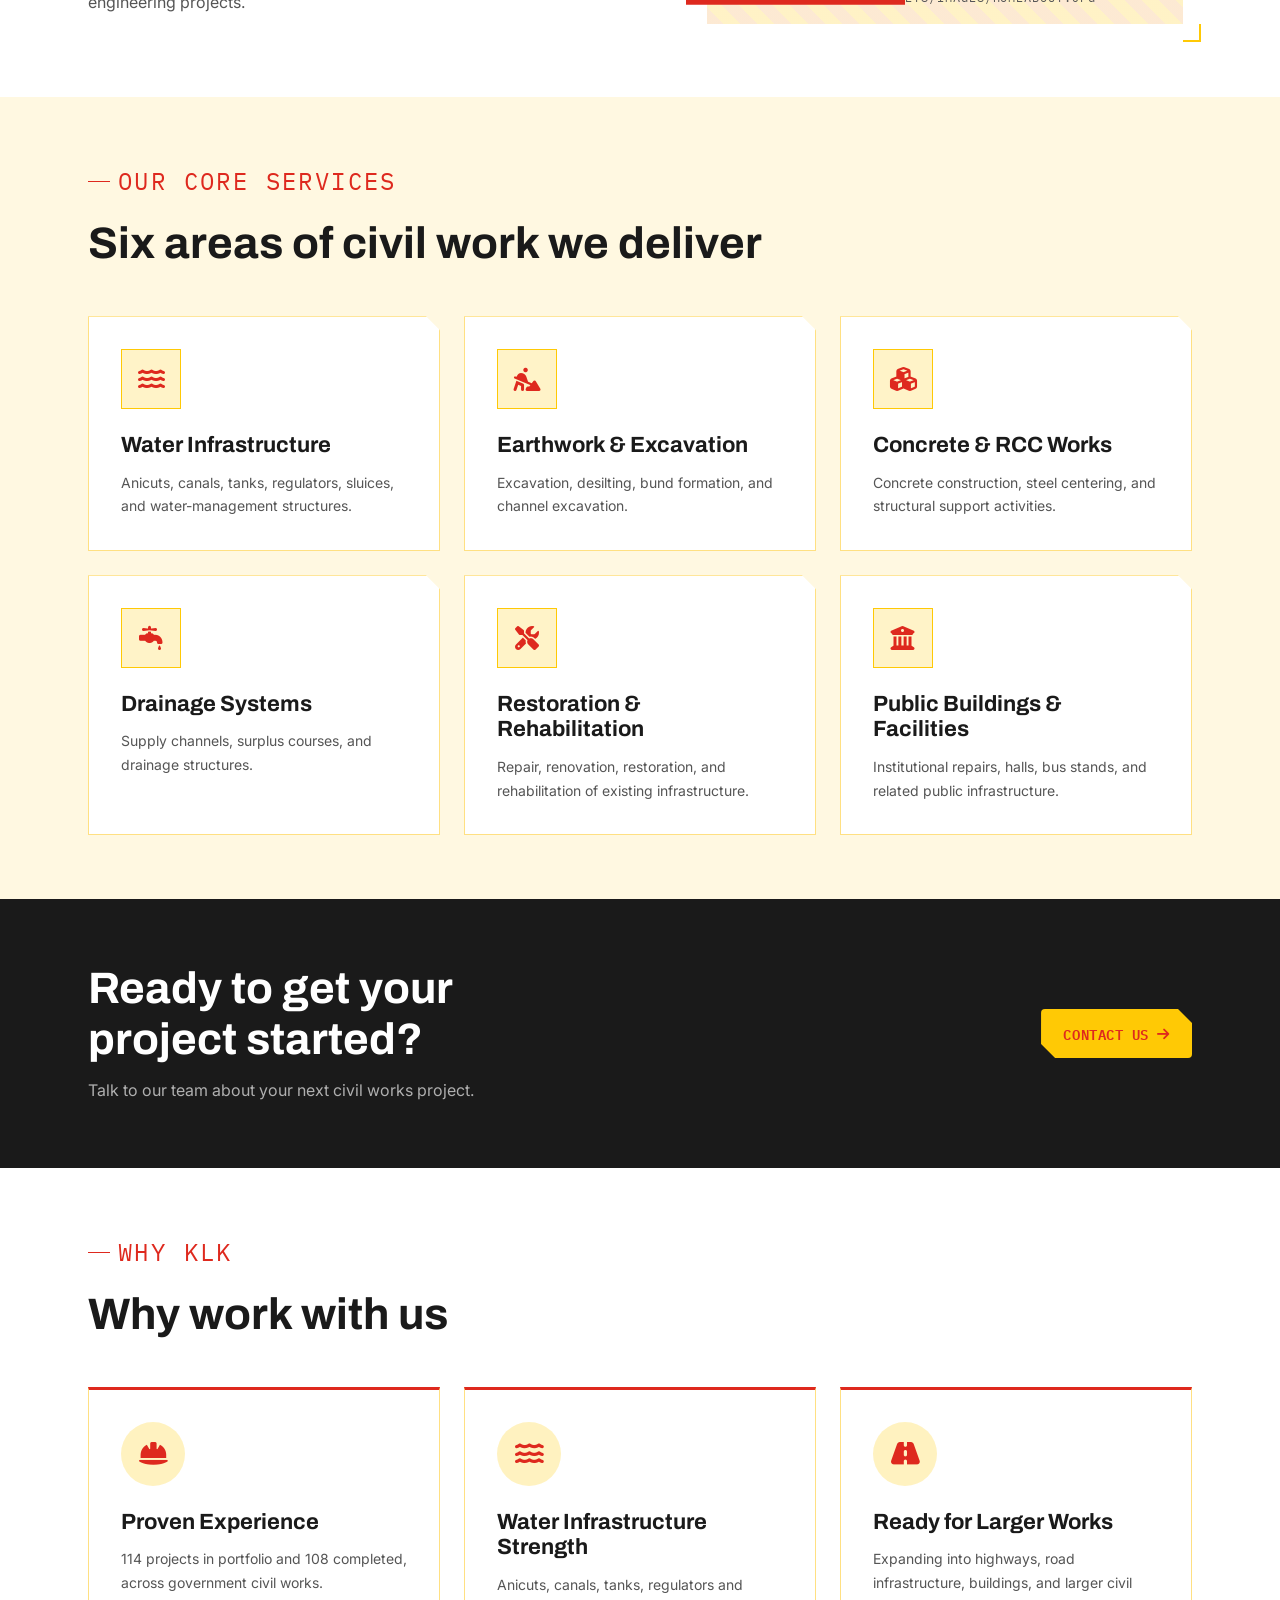
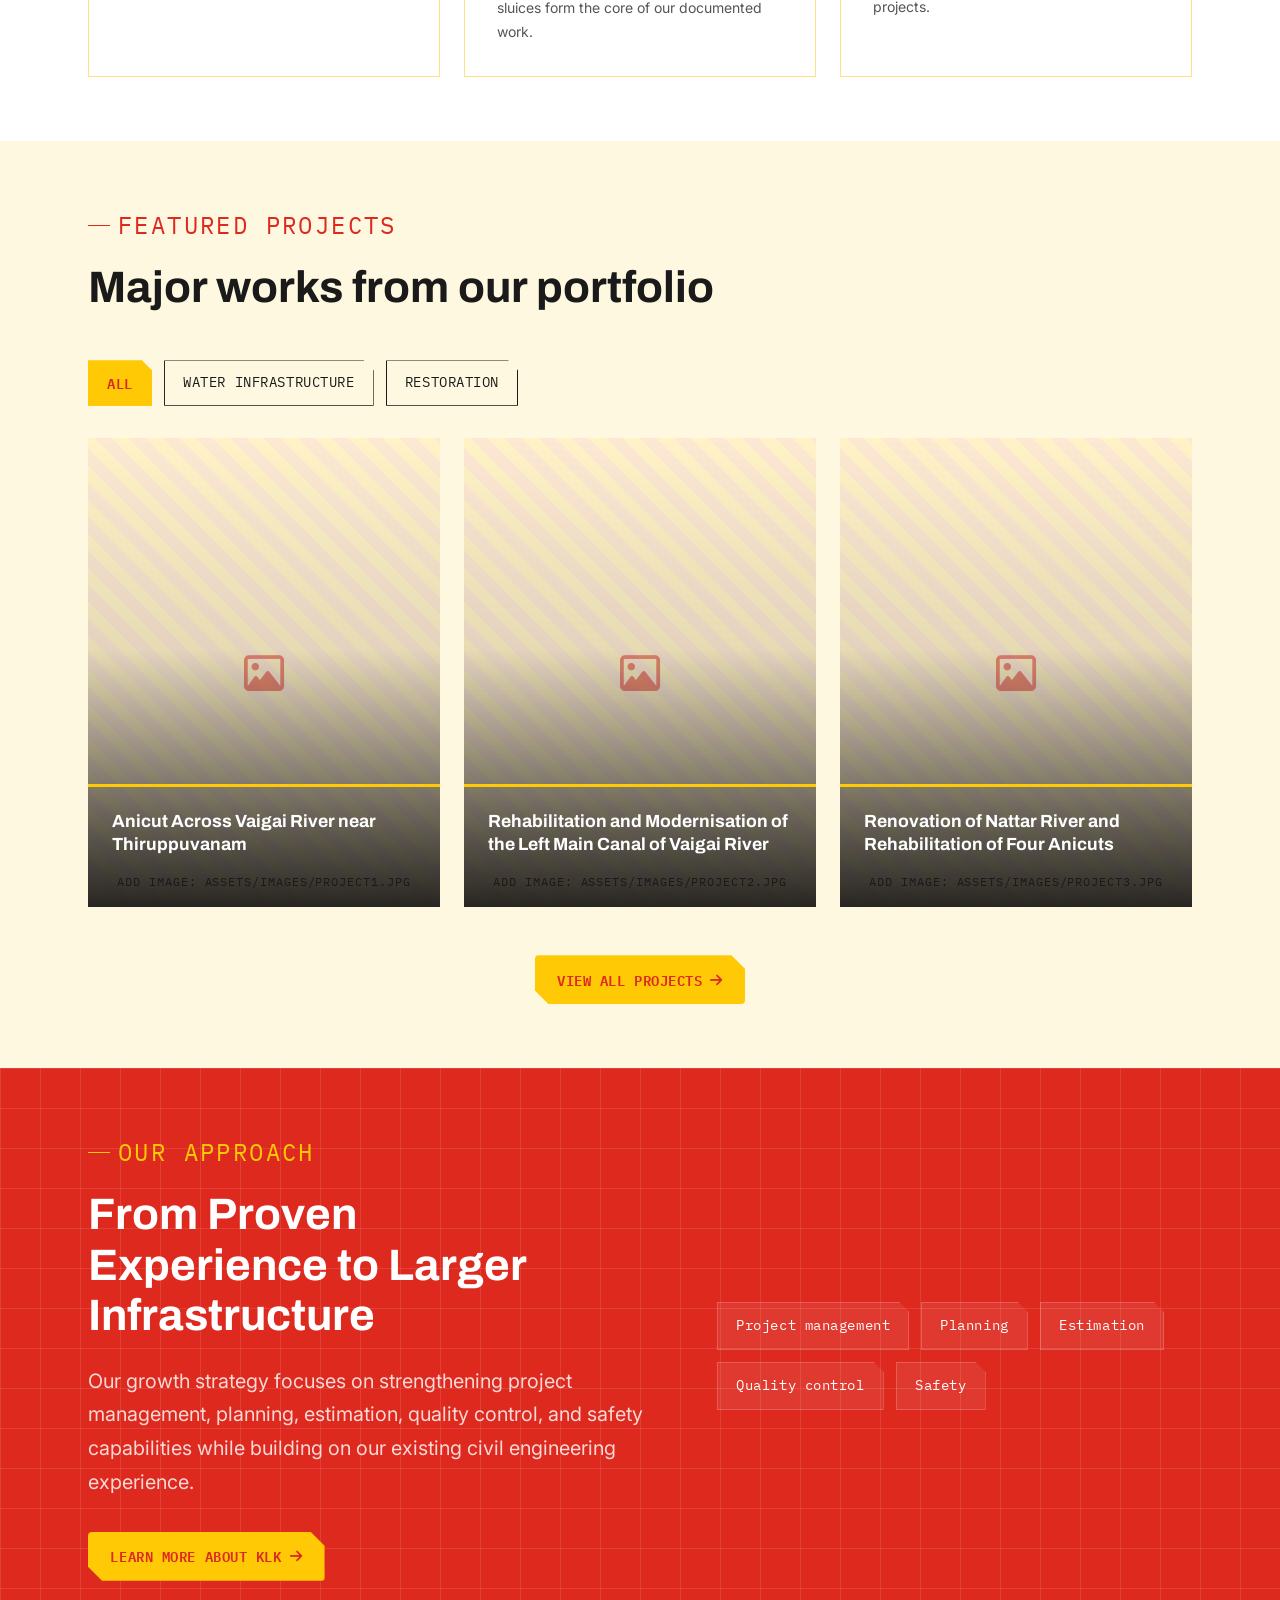
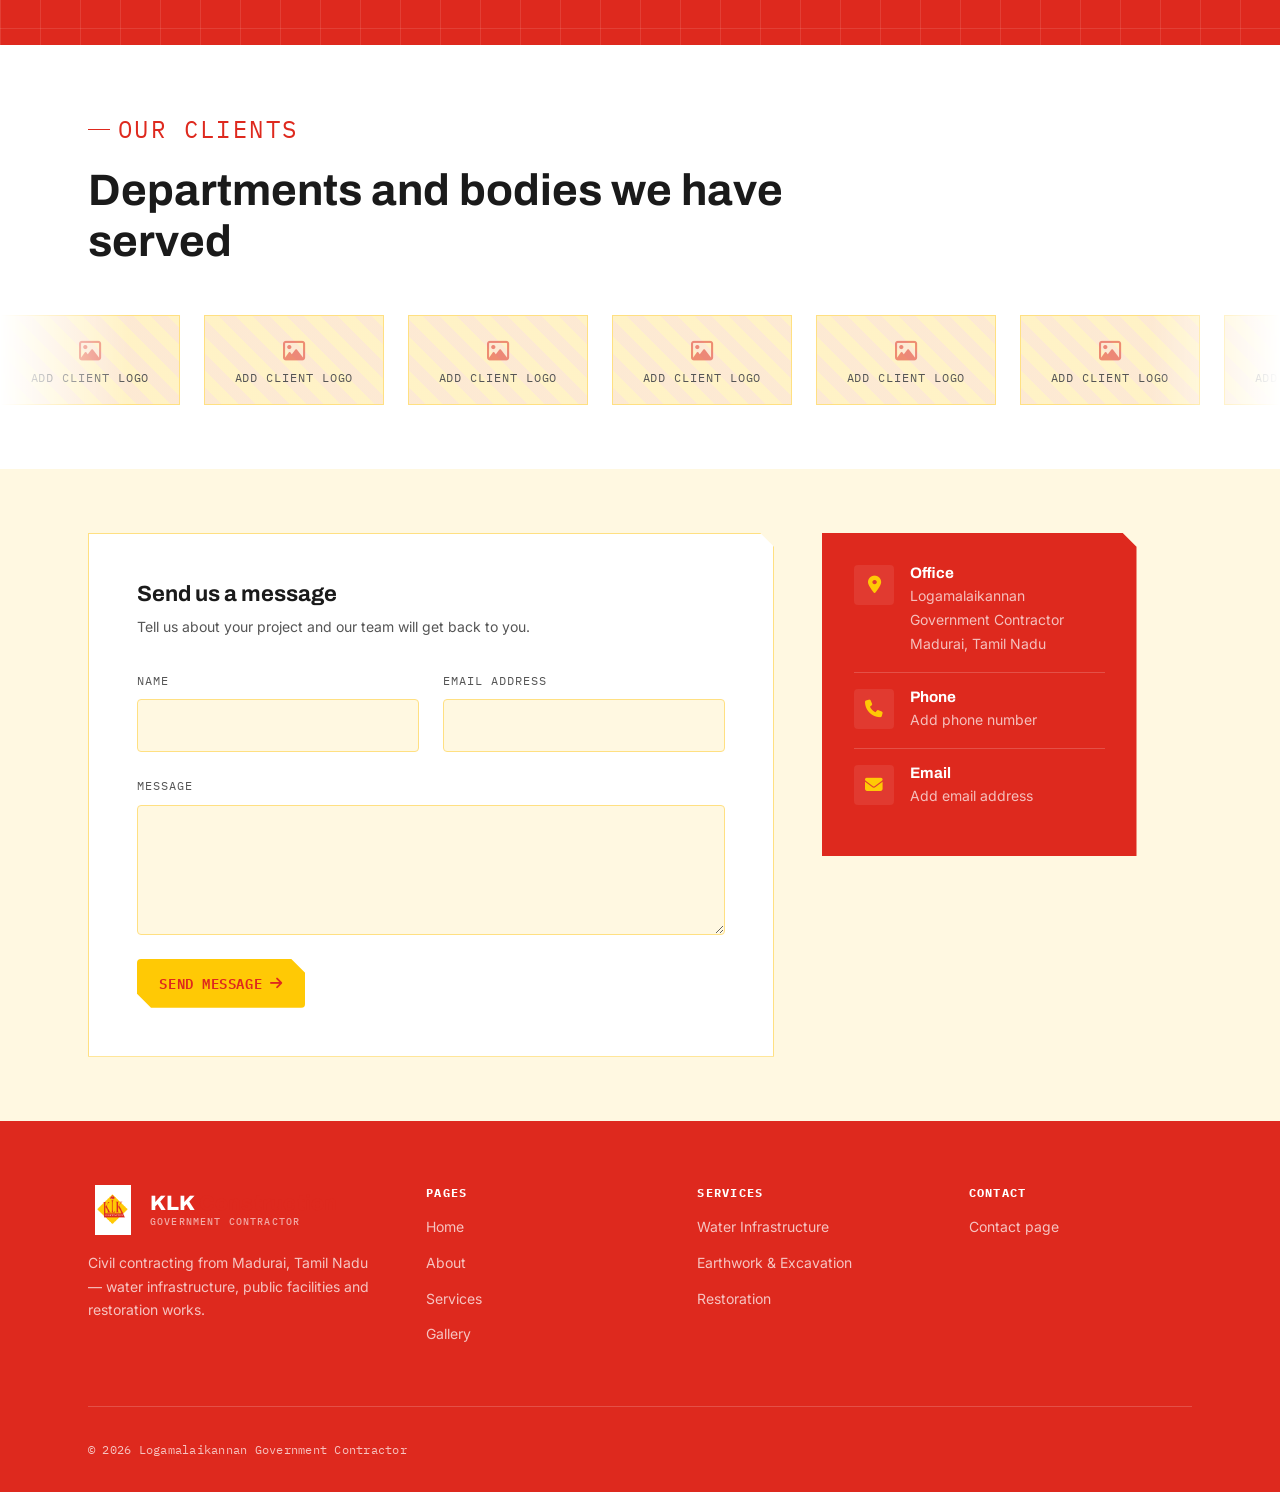
==== commit 7d664894: "for older button" ====
--- a/project/index.html
+++ b/project/index.html
@@ -80,8 +80,8 @@
               Delivering civil engineering works across water infrastructure, public facilities, restoration, and government construction projects, with a strategic focus on highways and larger infrastructure.
             </p>
             <div class="hero__actions">
-              <a href="services.html" class="klk-getintouch-btn">Explore Our Services <i class="fa-solid fa-arrow-right"></i></a>
-              <a href="gallery.html" class="klk-getintouch-btn dim">View Our Gallery</a>
+              <a href="services.html" class="btn btn--primary">Explore Our Services <i class="fa-solid fa-arrow-right"></i></a>
+              <a href="gallery.html" class="btn btn--outline-light">View Our Gallery</a>
             </div>
           </div>
 
--- a/project/css/style.css
+++ b/project/css/style.css
@@ -1280,7 +1280,6 @@
 
 
 /* <--klk .klk getintouch button navbar --> */
-
 .klk-getintouch-btn {
   position: relative;
   display: inline-flex;
@@ -1303,7 +1302,6 @@
   transition: transform 0.25s ease;
 }
 
-
 .klk-getintouch-btn::before {
   content: "";
   position: absolute;
@@ -1337,16 +1335,6 @@
   outline: 3px solid rgba(245, 158, 11, 0.5);
   outline-offset: 3px;
 }
-.klk-getintouch-btn.dim {
-  background: transparent;
-  box-shadow: none;
-}
-.klk-getintouch-btn.dim:hover {
-  background: rgba(245, 158, 11, 0.1); /* Subtle transparent orange overlay */
-  border-color: #d97706;
-  color: #ffffff;
-  box-shadow: 0 4px 15px rgba(245, 158, 11, 0.2);
-}
 @media (prefers-reduced-motion: reduce) {
   .group-card__content,
   .group-card__desc {
